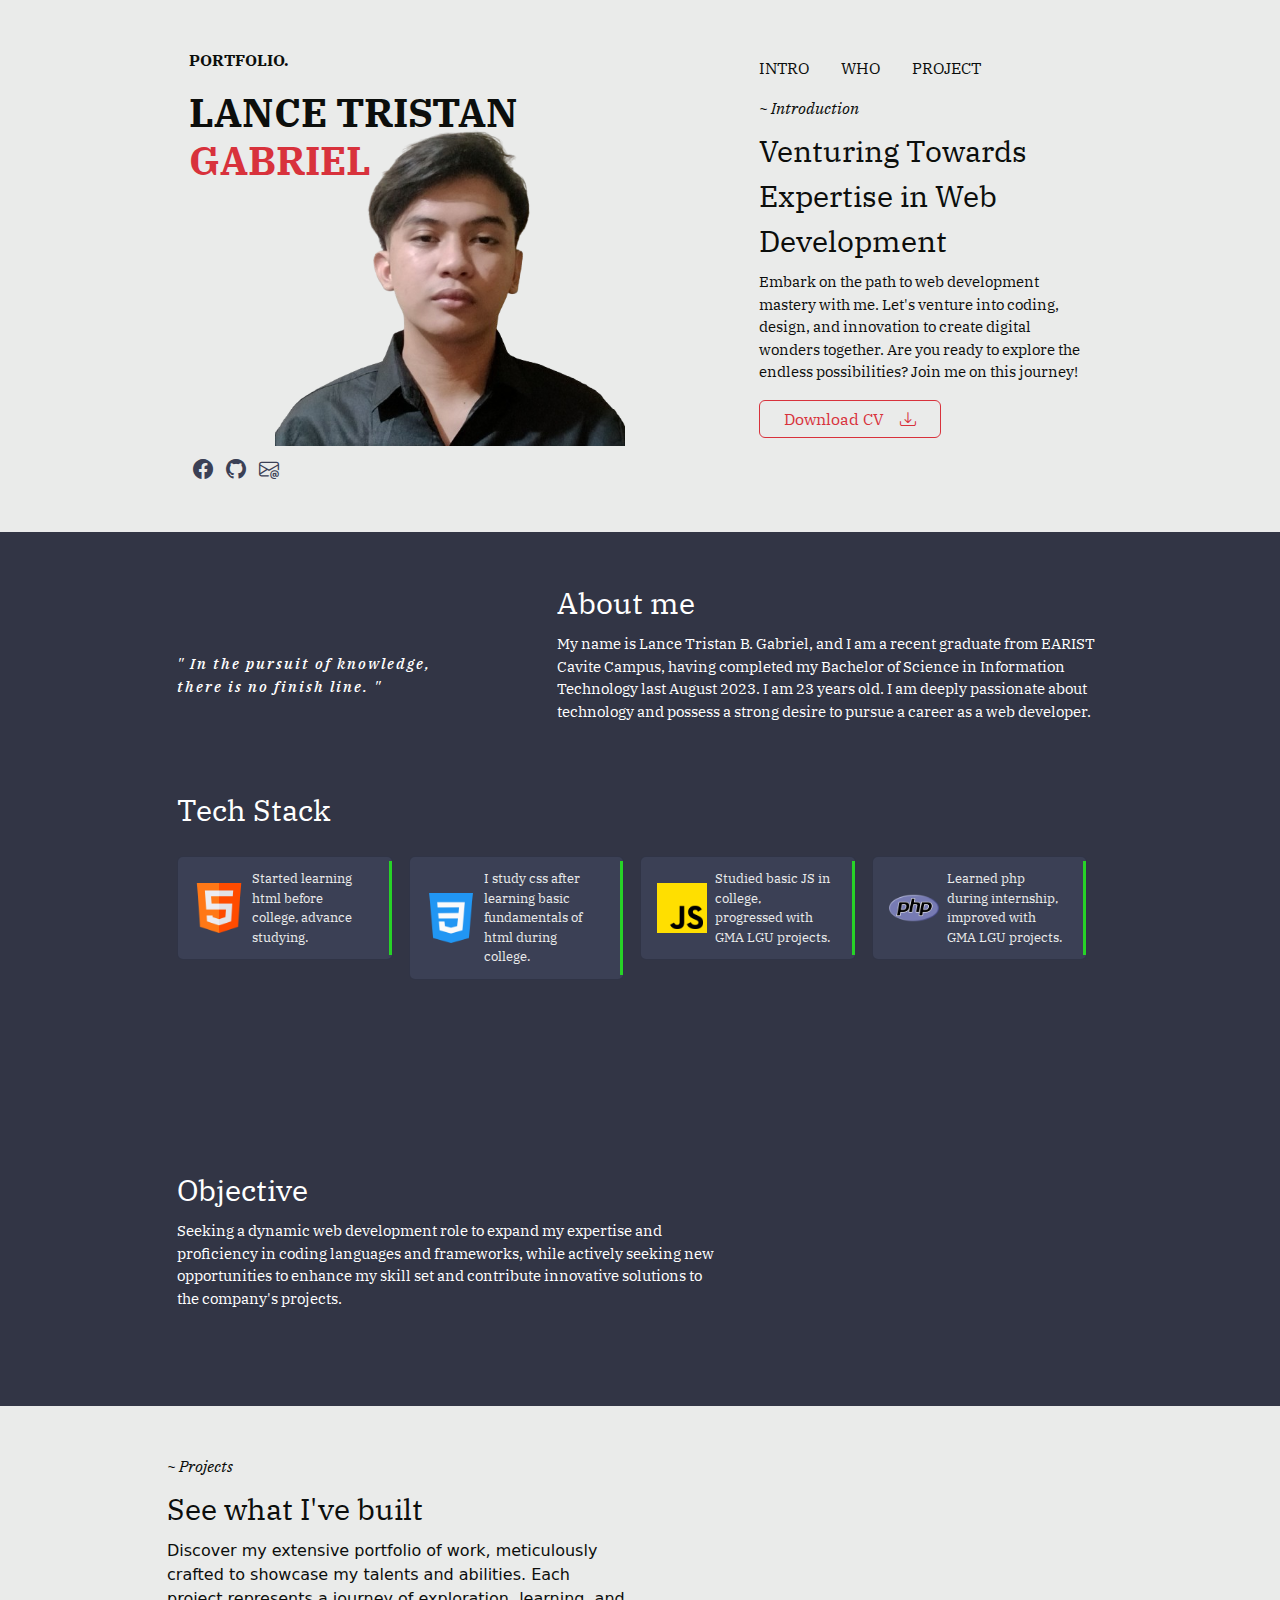
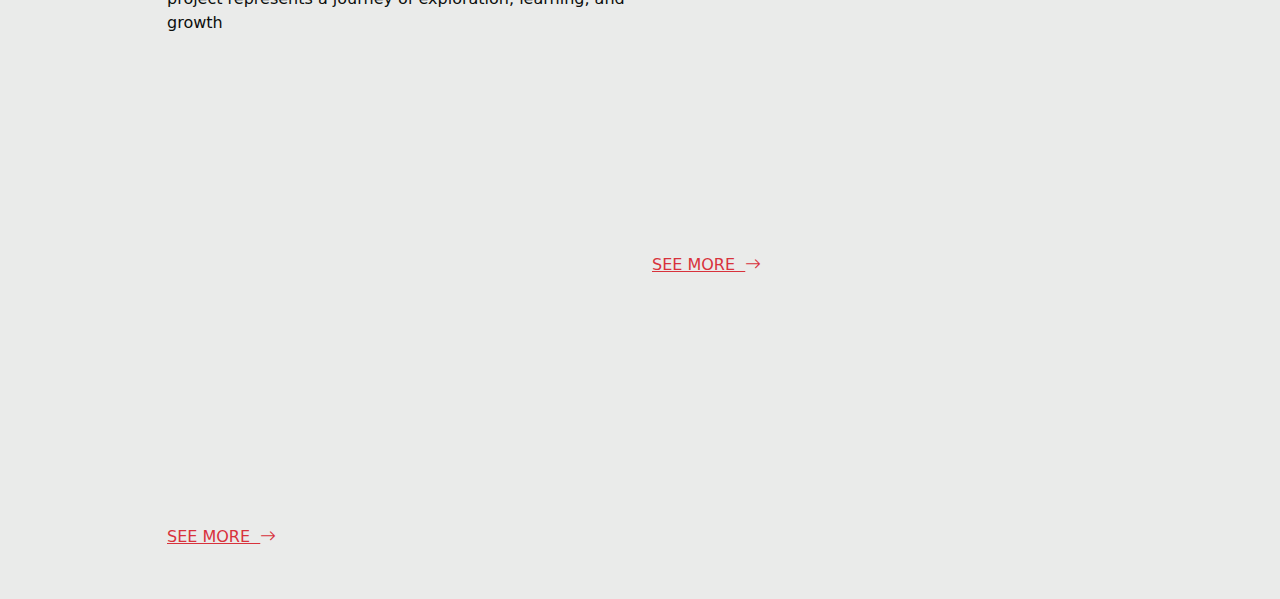
==== index.html @ 0739d7e5 "initial commit" ====
<!DOCTYPE html>
<html lang="en">
  <head>
    <meta charset="UTF-8" />
    <meta name="viewport" content="width=device-width, initial-scale=1.0" />
    <title>LANCE TRISTAN GABRIEL</title>

    <!-- STYLE -->
    <link rel="stylesheet" href="assets/css/main.css" />
    <link rel="stylesheet" href="assets/css/index.css" />

    <!-- ICONS -->
    <link
      rel="stylesheet"
      href="node_modules/bootstrap-icons/font/bootstrap-icons.css"
    />

    <!-- SCRIPT -->
    <script src="node_modules/jquery/dist/jquery.min.js"></script>
    <script src="node_modules/bootstrap/dist/js/bootstrap.bundle.min.js"></script>
  </head>

  <body>
    <!-- MAIN -->
    <div class="container-fluid p-0 main">
      <div class="container-fluid intro" id="introContainer">
        <div class="container">
          <div class="row d-flex justify-content-center py-5">
            <div class="col-xl-6 col-lg-6 col-md-6 col-sm-12">
              <div class="container">
                <p id="navBrand">PORTFOLIO.</p>
                <h1 id="name" style="position: absolute">
                  LANCE TRISTAN<br /><span class="text-primary">GABRIEL</span>
                </h1>
                <div
                  class="container imgContainer d-flex justify-content-center align-items-center pt-2"
                >
                  <img
                    src="assets/img/me.png"
                    class="img-fluid"
                    alt="Lance Tristan Gabriel"
                    id="me"
                  />
                </div>
                <div class="container p-0 mt-2">
                  <a
                    href="https://www.facebook.com/lance.gabriel.1023"
                    target="_blank"
                    ><i class="bi px-1 bi-facebook fs-5 text-secondary"></i
                  ></a>
                  <a href="https://github.com/3stanG" target="_blank"
                    ><i class="bi px-1 bi-github fs-5 text-secondary"></i
                  ></a>
                  <span>
                    <a href="mailto:gabriel.lancetristan@gmail.com">
                      <i class="bi px-1 bi-envelope-at fs-5 text-secondary"></i>
                    </a>
                  </span>
                </div>
              </div>
            </div>
            <div class="col-xl-4 col-lg-4 col-md-6 col-sm-12">
              <div class="container d-flex mb-2 mt-2 contentNav">
                <a class="nav-link pe-3" href="#introContainer">INTRO</a>
                <a class="nav-link px-3" href="#whoContainer">WHO</a>
                <a class="nav-link px-3" href="#projectContainer">PROJECT</a>
              </div>
              <div class="container-fluid">
                <p class="mt-3 mb-2" id="introHeader">~ Introduction</p>
                <p class="mb-2" id="introTitle">
                  Venturing Towards Expertise in Web Development
                </p>
                <p id="introDesc">
                  Embark on the path to web development mastery with me. Let's
                  venture into coding, design, and innovation to create digital
                  wonders together. Are you ready to explore the endless
                  possibilities? Join me on this journey!
                </p>
                <a
                  id="downloadResume"
                  href="#"
                  class="btn btn-outline-primary px-4"
                  >Download CV<span><i class="ps-3 bi bi-download"></i></span
                ></a>
              </div>
            </div>
          </div>
        </div>
      </div>
      <div class="container-fluid who" id="whoContainer">
        <div class="container">
          <div class="row d-flex justify-content-center py-5">
            <div
              class="col-xl-4 col-lg-4 col-md-6 col-sm-12 d-flex align-items-center"
            >
              <p class="text-white" id="quotes">
                " In the pursuit of knowledge,<br />there is no finish line. "
              </p>
            </div>
            <div class="col-xl-6 col-lg-6 col-md-6 col-sm-12 mb-5">
              <div class="container-fluid p-0">
                <p class="mb-2 text-white" id="whoTitle">About me</p>
                <p class="text-white" id="whoDesc">
                  My name is Lance Tristan B. Gabriel, and I am a recent
                  graduate from EARIST Cavite Campus, having completed my
                  Bachelor of Science in Information Technology last August
                  2023. I am 23 years old. I am deeply passionate about
                  technology and possess a strong desire to pursue a career as a
                  web developer.
                </p>
              </div>
            </div>
            <div class="col-xl-10 col-lg-10 col-md-12 col-sm-12 mb-5">
              <p class="mb-4 text-white" id="techStack">Tech Stack</p>
              <div class="container-fluid row g-3 p-0">
                <div class="col-xl-3 col-lg-3 col-md-6 col-sm-12">
                  <div class="card bg-secondary fade-in">
                    <div class="card-body py-1 ps-1 pe-0">
                      <div
                        class="container-fluid d-flex align-items-center border-end border-3 border-success"
                      >
                        <img
                          src="assets/img/html.png"
                          alt="html"
                          style="height: 50px; width: 60px"
                        />
                        <p class="m-2 techStackDesc">
                          Started learning html before college, advance
                          studying.
                        </p>
                      </div>
                    </div>
                  </div>
                </div>
                <div class="col-xl-3 col-lg-3 col-md-6 col-sm-12">
                  <div class="card bg-secondary fade-in">
                    <div class="card-body py-1 ps-1 pe-0">
                      <div
                        class="container-fluid d-flex align-items-center border-end border-3 border-success"
                      >
                        <img
                          src="assets/img/css-3.png"
                          alt="css3"
                          style="height: 50px; width: 60px"
                        />
                        <p class="m-2 techStackDesc">
                          I study css after learning basic fundamentals of html
                          during college.
                        </p>
                      </div>
                    </div>
                  </div>
                </div>
                <div class="col-xl-3 col-lg-3 col-md-6 col-sm-12">
                  <div class="card bg-secondary fade-in">
                    <div class="card-body py-1 ps-1 pe-0">
                      <div
                        class="container-fluid d-flex align-items-center border-end border-3 border-success"
                      >
                        <img
                          src="assets/img/js.png"
                          alt="js"
                          style="height: 50px; width: 60px"
                        />
                        <p class="m-2 techStackDesc">
                          Studied basic JS in college, progressed with GMA LGU
                          projects.
                        </p>
                      </div>
                    </div>
                  </div>
                </div>
                <div class="col-xl-3 col-lg-3 col-md-6 col-sm-12">
                  <div class="card bg-secondary fade-in">
                    <div class="card-body py-1 ps-1 pe-0">
                      <div
                        class="container-fluid d-flex align-items-center border-end border-3 border-success"
                      >
                        <img
                          src="assets/img/php.png"
                          alt="php"
                          style="height: 50px; width: 60px"
                        />
                        <p class="m-2 techStackDesc">
                          Learned php during internship, improved with GMA LGU
                          projects.
                        </p>
                      </div>
                    </div>
                  </div>
                </div>
                <div class="col-xl-3 col-lg-3 col-md-6 col-sm-12">
                  <div class="card bg-secondary fade-in">
                    <div class="card-body py-1 ps-1 pe-0">
                      <div
                        class="container-fluid d-flex align-items-center border-end border-3 border-success"
                      >
                        <img
                          src="assets/img/bootstrap.png"
                          alt="bootstrap"
                          style="height: 50px; width: 60px"
                        />
                        <p class="m-2 techStackDesc">
                          Started studying bootstrap after learning css during
                          college.
                        </p>
                      </div>
                    </div>
                  </div>
                </div>
                <div class="col-xl-3 col-lg-3 col-md-6 col-sm-12">
                  <div class="card bg-secondary fade-in">
                    <div class="card-body py-1 ps-1 pe-0">
                      <div
                        class="container-fluid d-flex align-items-center border-end border-3 border-success"
                      >
                        <img
                          src="assets/img/figma.png"
                          alt="figma"
                          style="height: 50px; width: 60px"
                        />
                        <p class="m-2 techStackDesc">
                          Started learning figma after college, progressed with
                          GMA LGU projects
                        </p>
                      </div>
                    </div>
                  </div>
                </div>
                <div class="col-xl-3 col-lg-3 col-md-6 col-sm-12">
                  <div class="card bg-secondary fade-in">
                    <div class="card-body py-1 ps-1 pe-0">
                      <div
                        class="container-fluid d-flex align-items-center border-end border-3 border-success"
                      >
                        <img
                          src="assets/img/github.png"
                          alt="github"
                          style="height: 50px; width: 60px"
                        />
                        <p class="m-2 techStackDesc">
                          Study github during work in GMA LGU projects
                        </p>
                      </div>
                    </div>
                  </div>
                </div>
                <div class="col-xl-3 col-lg-3 col-md-6 col-sm-12">
                  <div class="card bg-secondary fade-in">
                    <div class="card-body py-1 ps-1 pe-0">
                      <div
                        class="container-fluid d-flex align-items-center border-end border-3 border-success"
                      >
                        <img
                          src="assets/img/mysql.png"
                          alt="mysql"
                          style="height: 50px; width: 60px"
                        />
                        <p class="m-2 techStackDesc">
                          Started learning basics of sql along with php during
                          internship.
                        </p>
                      </div>
                    </div>
                  </div>
                </div>
              </div>
            </div>
            <div class="col-xl-6 col-lg-6 col-md-12 col-sm-12">
              <div class="container-fluid p-0 mb-5">
                <p class="mb-2 text-white" id="whoObjectiveTitle">Objective</p>
                <p class="text-white" id="whoObjectiveDesc">
                  Seeking a dynamic web development role to expand my expertise
                  and proficiency in coding languages and frameworks, while
                  actively seeking new opportunities to enhance my skill set and
                  contribute innovative solutions to the company's projects.
                </p>
              </div>
            </div>
            <div class="col-xl-4 col-lg-4 col-md-6 col-sm-12"></div>
          </div>
        </div>
      </div>
      <div class="container-fluid project" id="projectContainer">
        <div class="container p-0">
          <div class="row d-flex justify-content-center">
            <div class="col-xl-5 col-lg-5 col-md-12 col-sm-12 mt-5">
              <p class="mb-2" id="introHeader">~ Projects</p>
              <p class="mb-2" id="introTitle">See what I've built</p>
              <p>
                Discover my extensive portfolio of work, meticulously crafted to
                showcase my talents and abilities. Each project represents a
                journey of exploration, learning, and growth
              </p>
              <img
                src="assets/img/lcis.png"
                alt="LCIS"
                class="img-fluid fade-in"
                style="height: 450px"
              />
              <br />
              <br />
              <a href="#">SEE MORE &nbsp<i class="bi bi-arrow-right"></i></a>
            </div>
            <div class="col-xl-5 col-lg-5 col-md-12 col-sm-12">
              <div
                class="container-fluid p-0 d-flex justify-content-center mt-5"
              >
                <img
                  class="img-fluid fade-in"
                  src="assets/img/mjis.png"
                  alt="MJIS"
                />
              </div>
              <br />
              <a href="mjis.html" target="_blank"
                >SEE MORE &nbsp<i class="bi bi-arrow-right"></i
              ></a>
            </div>
          </div>
        </div>
      </div>
    </div>

    <script src="assets/js/custom.js"></script>
  </body>
</html>
---- assets/css/main.css ----
@charset "UTF-8";
.custom-container {
  width: 100%;
  padding-right: 50px;
  padding-left: 50px;
  margin-right: auto;
  margin-left: auto;
}

/*!
 * Bootstrap  v5.3.2 (https://getbootstrap.com/)
 * Copyright 2011-2023 The Bootstrap Authors
 * Licensed under MIT (https://github.com/twbs/bootstrap/blob/main/LICENSE)
 */
:root,
[data-bs-theme=light] {
  --bs-blue: #0d6efd;
  --bs-indigo: #6610f2;
  --bs-purple: #6f42c1;
  --bs-pink: #d63384;
  --bs-red: #dc3545;
  --bs-orange: #fd7e14;
  --bs-yellow: #ffc107;
  --bs-green: #198754;
  --bs-teal: #20c997;
  --bs-cyan: #0dcaf0;
  --bs-black: #000;
  --bs-white: #fff;
  --bs-gray: #6c757d;
  --bs-gray-dark: #343a40;
  --bs-gray-100: #f8f9fa;
  --bs-gray-200: #e9ecef;
  --bs-gray-300: #dee2e6;
  --bs-gray-400: #ced4da;
  --bs-gray-500: #adb5bd;
  --bs-gray-600: #6c757d;
  --bs-gray-700: #495057;
  --bs-gray-800: #343a40;
  --bs-gray-900: #212529;
  --bs-primary: #d8323c;
  --bs-secondary: rgb(59, 64, 85);
  --bs-success: rgb(39, 211, 39);
  --bs-info: #0dcaf0;
  --bs-warning: #ffc107;
  --bs-danger: #dc3545;
  --bs-light: #f8f9fa;
  --bs-dark: #212529;
  --bs-primary-rgb: 216, 50, 60;
  --bs-secondary-rgb: 59, 64, 85;
  --bs-success-rgb: 39, 211, 39;
  --bs-info-rgb: 13, 202, 240;
  --bs-warning-rgb: 255, 193, 7;
  --bs-danger-rgb: 220, 53, 69;
  --bs-light-rgb: 248, 249, 250;
  --bs-dark-rgb: 33, 37, 41;
  --bs-primary-text-emphasis: #561418;
  --bs-secondary-text-emphasis: #181a22;
  --bs-success-text-emphasis: #105410;
  --bs-info-text-emphasis: #055160;
  --bs-warning-text-emphasis: #664d03;
  --bs-danger-text-emphasis: #58151c;
  --bs-light-text-emphasis: #495057;
  --bs-dark-text-emphasis: #495057;
  --bs-primary-bg-subtle: #f7d6d8;
  --bs-secondary-bg-subtle: #d8d9dd;
  --bs-success-bg-subtle: #d4f6d4;
  --bs-info-bg-subtle: #cff4fc;
  --bs-warning-bg-subtle: #fff3cd;
  --bs-danger-bg-subtle: #f8d7da;
  --bs-light-bg-subtle: #fcfcfd;
  --bs-dark-bg-subtle: #ced4da;
  --bs-primary-border-subtle: #efadb1;
  --bs-secondary-border-subtle: #b1b3bb;
  --bs-success-border-subtle: #a9eda9;
  --bs-info-border-subtle: #9eeaf9;
  --bs-warning-border-subtle: #ffe69c;
  --bs-danger-border-subtle: #f1aeb5;
  --bs-light-border-subtle: #e9ecef;
  --bs-dark-border-subtle: #adb5bd;
  --bs-white-rgb: 255, 255, 255;
  --bs-black-rgb: 0, 0, 0;
  --bs-font-sans-serif: system-ui, -apple-system, "Segoe UI", Roboto, "Helvetica Neue", "Noto Sans", "Liberation Sans", Arial, sans-serif, "Apple Color Emoji", "Segoe UI Emoji", "Segoe UI Symbol", "Noto Color Emoji";
  --bs-font-monospace: SFMono-Regular, Menlo, Monaco, Consolas, "Liberation Mono", "Courier New", monospace;
  --bs-gradient: linear-gradient(180deg, rgba(255, 255, 255, 0.15), rgba(255, 255, 255, 0));
  --bs-body-font-family: var(--bs-font-sans-serif);
  --bs-body-font-size: 1rem;
  --bs-body-font-weight: 400;
  --bs-body-line-height: 1.5;
  --bs-body-color: #212529;
  --bs-body-color-rgb: 33, 37, 41;
  --bs-body-bg: #fff;
  --bs-body-bg-rgb: 255, 255, 255;
  --bs-emphasis-color: #000;
  --bs-emphasis-color-rgb: 0, 0, 0;
  --bs-secondary-color: rgba(33, 37, 41, 0.75);
  --bs-secondary-color-rgb: 33, 37, 41;
  --bs-secondary-bg: #e9ecef;
  --bs-secondary-bg-rgb: 233, 236, 239;
  --bs-tertiary-color: rgba(33, 37, 41, 0.5);
  --bs-tertiary-color-rgb: 33, 37, 41;
  --bs-tertiary-bg: #f8f9fa;
  --bs-tertiary-bg-rgb: 248, 249, 250;
  --bs-heading-color: inherit;
  --bs-link-color: #d8323c;
  --bs-link-color-rgb: 216, 50, 60;
  --bs-link-decoration: underline;
  --bs-link-hover-color: #ad2830;
  --bs-link-hover-color-rgb: 173, 40, 48;
  --bs-code-color: #d63384;
  --bs-highlight-color: #212529;
  --bs-highlight-bg: #fff3cd;
  --bs-border-width: 1px;
  --bs-border-style: solid;
  --bs-border-color: #dee2e6;
  --bs-border-color-translucent: rgba(0, 0, 0, 0.175);
  --bs-border-radius: 0.375rem;
  --bs-border-radius-sm: 0.25rem;
  --bs-border-radius-lg: 0.5rem;
  --bs-border-radius-xl: 1rem;
  --bs-border-radius-xxl: 2rem;
  --bs-border-radius-2xl: var(--bs-border-radius-xxl);
  --bs-border-radius-pill: 50rem;
  --bs-box-shadow: 0 0.5rem 1rem rgba(0, 0, 0, 0.15);
  --bs-box-shadow-sm: 0 0.125rem 0.25rem rgba(0, 0, 0, 0.075);
  --bs-box-shadow-lg: 0 1rem 3rem rgba(0, 0, 0, 0.175);
  --bs-box-shadow-inset: inset 0 1px 2px rgba(0, 0, 0, 0.075);
  --bs-focus-ring-width: 0.25rem;
  --bs-focus-ring-opacity: 0.25;
  --bs-focus-ring-color: rgba(216, 50, 60, 0.25);
  --bs-form-valid-color: rgb(39, 211, 39);
  --bs-form-valid-border-color: rgb(39, 211, 39);
  --bs-form-invalid-color: #dc3545;
  --bs-form-invalid-border-color: #dc3545;
}

[data-bs-theme=dark] {
  color-scheme: dark;
  --bs-body-color: #dee2e6;
  --bs-body-color-rgb: 222, 226, 230;
  --bs-body-bg: #212529;
  --bs-body-bg-rgb: 33, 37, 41;
  --bs-emphasis-color: #fff;
  --bs-emphasis-color-rgb: 255, 255, 255;
  --bs-secondary-color: rgba(222, 226, 230, 0.75);
  --bs-secondary-color-rgb: 222, 226, 230;
  --bs-secondary-bg: #343a40;
  --bs-secondary-bg-rgb: 52, 58, 64;
  --bs-tertiary-color: rgba(222, 226, 230, 0.5);
  --bs-tertiary-color-rgb: 222, 226, 230;
  --bs-tertiary-bg: #2b3035;
  --bs-tertiary-bg-rgb: 43, 48, 53;
  --bs-primary-text-emphasis: #e8848a;
  --bs-secondary-text-emphasis: #898c99;
  --bs-success-text-emphasis: #7de57d;
  --bs-info-text-emphasis: #6edff6;
  --bs-warning-text-emphasis: #ffda6a;
  --bs-danger-text-emphasis: #ea868f;
  --bs-light-text-emphasis: #f8f9fa;
  --bs-dark-text-emphasis: #dee2e6;
  --bs-primary-bg-subtle: #2b0a0c;
  --bs-secondary-bg-subtle: #0c0d11;
  --bs-success-bg-subtle: #082a08;
  --bs-info-bg-subtle: #032830;
  --bs-warning-bg-subtle: #332701;
  --bs-danger-bg-subtle: #2c0b0e;
  --bs-light-bg-subtle: #343a40;
  --bs-dark-bg-subtle: #1a1d20;
  --bs-primary-border-subtle: #821e24;
  --bs-secondary-border-subtle: #232633;
  --bs-success-border-subtle: #177f17;
  --bs-info-border-subtle: #087990;
  --bs-warning-border-subtle: #997404;
  --bs-danger-border-subtle: #842029;
  --bs-light-border-subtle: #495057;
  --bs-dark-border-subtle: #343a40;
  --bs-heading-color: inherit;
  --bs-link-color: #e8848a;
  --bs-link-hover-color: #ed9da1;
  --bs-link-color-rgb: 232, 132, 138;
  --bs-link-hover-color-rgb: 237, 157, 161;
  --bs-code-color: #e685b5;
  --bs-highlight-color: #dee2e6;
  --bs-highlight-bg: #664d03;
  --bs-border-color: #495057;
  --bs-border-color-translucent: rgba(255, 255, 255, 0.15);
  --bs-form-valid-color: #75b798;
  --bs-form-valid-border-color: #75b798;
  --bs-form-invalid-color: #ea868f;
  --bs-form-invalid-border-color: #ea868f;
}

*,
*::before,
*::after {
  box-sizing: border-box;
}

@media (prefers-reduced-motion: no-preference) {
  :root {
    scroll-behavior: smooth;
  }
}

body {
  margin: 0;
  font-family: var(--bs-body-font-family);
  font-size: var(--bs-body-font-size);
  font-weight: var(--bs-body-font-weight);
  line-height: var(--bs-body-line-height);
  color: var(--bs-body-color);
  text-align: var(--bs-body-text-align);
  background-color: var(--bs-body-bg);
  -webkit-text-size-adjust: 100%;
  -webkit-tap-highlight-color: rgba(0, 0, 0, 0);
}

hr {
  margin: 1rem 0;
  color: inherit;
  border: 0;
  border-top: var(--bs-border-width) solid;
  opacity: 0.25;
}

h6, .h6, h5, .h5, h4, .h4, h3, .h3, h2, .h2, h1, .h1 {
  margin-top: 0;
  margin-bottom: 0.5rem;
  font-weight: 500;
  line-height: 1.2;
  color: var(--bs-heading-color);
}

h1, .h1 {
  font-size: calc(1.375rem + 1.5vw);
}
@media (min-width: 1200px) {
  h1, .h1 {
    font-size: 2.5rem;
  }
}

h2, .h2 {
  font-size: calc(1.325rem + 0.9vw);
}
@media (min-width: 1200px) {
  h2, .h2 {
    font-size: 2rem;
  }
}

h3, .h3 {
  font-size: calc(1.3rem + 0.6vw);
}
@media (min-width: 1200px) {
  h3, .h3 {
    font-size: 1.75rem;
  }
}

h4, .h4 {
  font-size: calc(1.275rem + 0.3vw);
}
@media (min-width: 1200px) {
  h4, .h4 {
    font-size: 1.5rem;
  }
}

h5, .h5 {
  font-size: 1.25rem;
}

h6, .h6 {
  font-size: 1rem;
}

p {
  margin-top: 0;
  margin-bottom: 1rem;
}

abbr[title] {
  text-decoration: underline dotted;
  cursor: help;
  text-decoration-skip-ink: none;
}

address {
  margin-bottom: 1rem;
  font-style: normal;
  line-height: inherit;
}

ol,
ul {
  padding-left: 2rem;
}

ol,
ul,
dl {
  margin-top: 0;
  margin-bottom: 1rem;
}

ol ol,
ul ul,
ol ul,
ul ol {
  margin-bottom: 0;
}

dt {
  font-weight: 700;
}

dd {
  margin-bottom: 0.5rem;
  margin-left: 0;
}

blockquote {
  margin: 0 0 1rem;
}

b,
strong {
  font-weight: bolder;
}

small, .small {
  font-size: 0.875em;
}

mark, .mark {
  padding: 0.1875em;
  color: var(--bs-highlight-color);
  background-color: var(--bs-highlight-bg);
}

sub,
sup {
  position: relative;
  font-size: 0.75em;
  line-height: 0;
  vertical-align: baseline;
}

sub {
  bottom: -0.25em;
}

sup {
  top: -0.5em;
}

a {
  color: rgba(var(--bs-link-color-rgb), var(--bs-link-opacity, 1));
  text-decoration: underline;
}
a:hover {
  --bs-link-color-rgb: var(--bs-link-hover-color-rgb);
}

a:not([href]):not([class]), a:not([href]):not([class]):hover {
  color: inherit;
  text-decoration: none;
}

pre,
code,
kbd,
samp {
  font-family: var(--bs-font-monospace);
  font-size: 1em;
}

pre {
  display: block;
  margin-top: 0;
  margin-bottom: 1rem;
  overflow: auto;
  font-size: 0.875em;
}
pre code {
  font-size: inherit;
  color: inherit;
  word-break: normal;
}

code {
  font-size: 0.875em;
  color: var(--bs-code-color);
  word-wrap: break-word;
}
a > code {
  color: inherit;
}

kbd {
  padding: 0.1875rem 0.375rem;
  font-size: 0.875em;
  color: var(--bs-body-bg);
  background-color: var(--bs-body-color);
  border-radius: 0.25rem;
}
kbd kbd {
  padding: 0;
  font-size: 1em;
}

figure {
  margin: 0 0 1rem;
}

img,
svg {
  vertical-align: middle;
}

table {
  caption-side: bottom;
  border-collapse: collapse;
}

caption {
  padding-top: 0.5rem;
  padding-bottom: 0.5rem;
  color: var(--bs-secondary-color);
  text-align: left;
}

th {
  text-align: inherit;
  text-align: -webkit-match-parent;
}

thead,
tbody,
tfoot,
tr,
td,
th {
  border-color: inherit;
  border-style: solid;
  border-width: 0;
}

label {
  display: inline-block;
}

button {
  border-radius: 0;
}

button:focus:not(:focus-visible) {
  outline: 0;
}

input,
button,
select,
optgroup,
textarea {
  margin: 0;
  font-family: inherit;
  font-size: inherit;
  line-height: inherit;
}

button,
select {
  text-transform: none;
}

[role=button] {
  cursor: pointer;
}

select {
  word-wrap: normal;
}
select:disabled {
  opacity: 1;
}

[list]:not([type=date]):not([type=datetime-local]):not([type=month]):not([type=week]):not([type=time])::-webkit-calendar-picker-indicator {
  display: none !important;
}

button,
[type=button],
[type=reset],
[type=submit] {
  -webkit-appearance: button;
}
button:not(:disabled),
[type=button]:not(:disabled),
[type=reset]:not(:disabled),
[type=submit]:not(:disabled) {
  cursor: pointer;
}

::-moz-focus-inner {
  padding: 0;
  border-style: none;
}

textarea {
  resize: vertical;
}

fieldset {
  min-width: 0;
  padding: 0;
  margin: 0;
  border: 0;
}

legend {
  float: left;
  width: 100%;
  padding: 0;
  margin-bottom: 0.5rem;
  font-size: calc(1.275rem + 0.3vw);
  line-height: inherit;
}
@media (min-width: 1200px) {
  legend {
    font-size: 1.5rem;
  }
}
legend + * {
  clear: left;
}

::-webkit-datetime-edit-fields-wrapper,
::-webkit-datetime-edit-text,
::-webkit-datetime-edit-minute,
::-webkit-datetime-edit-hour-field,
::-webkit-datetime-edit-day-field,
::-webkit-datetime-edit-month-field,
::-webkit-datetime-edit-year-field {
  padding: 0;
}

::-webkit-inner-spin-button {
  height: auto;
}

[type=search] {
  -webkit-appearance: textfield;
  outline-offset: -2px;
}

/* rtl:raw:
[type="tel"],
[type="url"],
[type="email"],
[type="number"] {
  direction: ltr;
}
*/
::-webkit-search-decoration {
  -webkit-appearance: none;
}

::-webkit-color-swatch-wrapper {
  padding: 0;
}

::file-selector-button {
  font: inherit;
  -webkit-appearance: button;
}

output {
  display: inline-block;
}

iframe {
  border: 0;
}

summary {
  display: list-item;
  cursor: pointer;
}

progress {
  vertical-align: baseline;
}

[hidden] {
  display: none !important;
}

.lead {
  font-size: 1.25rem;
  font-weight: 300;
}

.display-1 {
  font-size: calc(1.625rem + 4.5vw);
  font-weight: 300;
  line-height: 1.2;
}
@media (min-width: 1200px) {
  .display-1 {
    font-size: 5rem;
  }
}

.display-2 {
  font-size: calc(1.575rem + 3.9vw);
  font-weight: 300;
  line-height: 1.2;
}
@media (min-width: 1200px) {
  .display-2 {
    font-size: 4.5rem;
  }
}

.display-3 {
  font-size: calc(1.525rem + 3.3vw);
  font-weight: 300;
  line-height: 1.2;
}
@media (min-width: 1200px) {
  .display-3 {
    font-size: 4rem;
  }
}

.display-4 {
  font-size: calc(1.475rem + 2.7vw);
  font-weight: 300;
  line-height: 1.2;
}
@media (min-width: 1200px) {
  .display-4 {
    font-size: 3.5rem;
  }
}

.display-5 {
  font-size: calc(1.425rem + 2.1vw);
  font-weight: 300;
  line-height: 1.2;
}
@media (min-width: 1200px) {
  .display-5 {
    font-size: 3rem;
  }
}

.display-6 {
  font-size: calc(1.375rem + 1.5vw);
  font-weight: 300;
  line-height: 1.2;
}
@media (min-width: 1200px) {
  .display-6 {
    font-size: 2.5rem;
  }
}

.list-unstyled {
  padding-left: 0;
  list-style: none;
}

.list-inline {
  padding-left: 0;
  list-style: none;
}

.list-inline-item {
  display: inline-block;
}
.list-inline-item:not(:last-child) {
  margin-right: 0.5rem;
}

.initialism {
  font-size: 0.875em;
  text-transform: uppercase;
}

.blockquote {
  margin-bottom: 1rem;
  font-size: 1.25rem;
}
.blockquote > :last-child {
  margin-bottom: 0;
}

.blockquote-footer {
  margin-top: -1rem;
  margin-bottom: 1rem;
  font-size: 0.875em;
  color: #6c757d;
}
.blockquote-footer::before {
  content: "— ";
}

.img-fluid {
  max-width: 100%;
  height: auto;
}

.img-thumbnail {
  padding: 0.25rem;
  background-color: var(--bs-body-bg);
  border: var(--bs-border-width) solid var(--bs-border-color);
  border-radius: var(--bs-border-radius);
  max-width: 100%;
  height: auto;
}

.figure {
  display: inline-block;
}

.figure-img {
  margin-bottom: 0.5rem;
  line-height: 1;
}

.figure-caption {
  font-size: 0.875em;
  color: var(--bs-secondary-color);
}

.container,
.container-fluid,
.container-xxl,
.container-xl,
.container-lg,
.container-md,
.container-sm {
  --bs-gutter-x: 1.5rem;
  --bs-gutter-y: 0;
  width: 100%;
  padding-right: calc(var(--bs-gutter-x) * 0.5);
  padding-left: calc(var(--bs-gutter-x) * 0.5);
  margin-right: auto;
  margin-left: auto;
}

@media (min-width: 576px) {
  .container-sm, .container {
    max-width: 540px;
  }
}
@media (min-width: 768px) {
  .container-md, .container-sm, .container {
    max-width: 720px;
  }
}
@media (min-width: 992px) {
  .container-lg, .container-md, .container-sm, .container {
    max-width: 960px;
  }
}
@media (min-width: 1200px) {
  .container-xl, .container-lg, .container-md, .container-sm, .container {
    max-width: 1140px;
  }
}
@media (min-width: 1400px) {
  .container-xxl, .container-xl, .container-lg, .container-md, .container-sm, .container {
    max-width: 1320px;
  }
}
:root {
  --bs-breakpoint-xs: 0;
  --bs-breakpoint-sm: 576px;
  --bs-breakpoint-md: 768px;
  --bs-breakpoint-lg: 992px;
  --bs-breakpoint-xl: 1200px;
  --bs-breakpoint-xxl: 1400px;
}

.row {
  --bs-gutter-x: 1.5rem;
  --bs-gutter-y: 0;
  display: flex;
  flex-wrap: wrap;
  margin-top: calc(-1 * var(--bs-gutter-y));
  margin-right: calc(-0.5 * var(--bs-gutter-x));
  margin-left: calc(-0.5 * var(--bs-gutter-x));
}
.row > * {
  flex-shrink: 0;
  width: 100%;
  max-width: 100%;
  padding-right: calc(var(--bs-gutter-x) * 0.5);
  padding-left: calc(var(--bs-gutter-x) * 0.5);
  margin-top: var(--bs-gutter-y);
}

.col {
  flex: 1 0 0%;
}

.row-cols-auto > * {
  flex: 0 0 auto;
  width: auto;
}

.row-cols-1 > * {
  flex: 0 0 auto;
  width: 100%;
}

.row-cols-2 > * {
  flex: 0 0 auto;
  width: 50%;
}

.row-cols-3 > * {
  flex: 0 0 auto;
  width: 33.33333333%;
}

.row-cols-4 > * {
  flex: 0 0 auto;
  width: 25%;
}

.row-cols-5 > * {
  flex: 0 0 auto;
  width: 20%;
}

.row-cols-6 > * {
  flex: 0 0 auto;
  width: 16.66666667%;
}

.col-auto {
  flex: 0 0 auto;
  width: auto;
}

.col-1 {
  flex: 0 0 auto;
  width: 8.33333333%;
}

.col-2 {
  flex: 0 0 auto;
  width: 16.66666667%;
}

.col-3 {
  flex: 0 0 auto;
  width: 25%;
}

.col-4 {
  flex: 0 0 auto;
  width: 33.33333333%;
}

.col-5 {
  flex: 0 0 auto;
  width: 41.66666667%;
}

.col-6 {
  flex: 0 0 auto;
  width: 50%;
}

.col-7 {
  flex: 0 0 auto;
  width: 58.33333333%;
}

.col-8 {
  flex: 0 0 auto;
  width: 66.66666667%;
}

.col-9 {
  flex: 0 0 auto;
  width: 75%;
}

.col-10 {
  flex: 0 0 auto;
  width: 83.33333333%;
}

.col-11 {
  flex: 0 0 auto;
  width: 91.66666667%;
}

.col-12 {
  flex: 0 0 auto;
  width: 100%;
}

.offset-1 {
  margin-left: 8.33333333%;
}

.offset-2 {
  margin-left: 16.66666667%;
}

.offset-3 {
  margin-left: 25%;
}

.offset-4 {
  margin-left: 33.33333333%;
}

.offset-5 {
  margin-left: 41.66666667%;
}

.offset-6 {
  margin-left: 50%;
}

.offset-7 {
  margin-left: 58.33333333%;
}

.offset-8 {
  margin-left: 66.66666667%;
}

.offset-9 {
  margin-left: 75%;
}

.offset-10 {
  margin-left: 83.33333333%;
}

.offset-11 {
  margin-left: 91.66666667%;
}

.g-0,
.gx-0 {
  --bs-gutter-x: 0;
}

.g-0,
.gy-0 {
  --bs-gutter-y: 0;
}

.g-1,
.gx-1 {
  --bs-gutter-x: 0.25rem;
}

.g-1,
.gy-1 {
  --bs-gutter-y: 0.25rem;
}

.g-2,
.gx-2 {
  --bs-gutter-x: 0.5rem;
}

.g-2,
.gy-2 {
  --bs-gutter-y: 0.5rem;
}

.g-3,
.gx-3 {
  --bs-gutter-x: 1rem;
}

.g-3,
.gy-3 {
  --bs-gutter-y: 1rem;
}

.g-4,
.gx-4 {
  --bs-gutter-x: 1.5rem;
}

.g-4,
.gy-4 {
  --bs-gutter-y: 1.5rem;
}

.g-5,
.gx-5 {
  --bs-gutter-x: 3rem;
}

.g-5,
.gy-5 {
  --bs-gutter-y: 3rem;
}

@media (min-width: 576px) {
  .col-sm {
    flex: 1 0 0%;
  }
  .row-cols-sm-auto > * {
    flex: 0 0 auto;
    width: auto;
  }
  .row-cols-sm-1 > * {
    flex: 0 0 auto;
    width: 100%;
  }
  .row-cols-sm-2 > * {
    flex: 0 0 auto;
    width: 50%;
  }
  .row-cols-sm-3 > * {
    flex: 0 0 auto;
    width: 33.33333333%;
  }
  .row-cols-sm-4 > * {
    flex: 0 0 auto;
    width: 25%;
  }
  .row-cols-sm-5 > * {
    flex: 0 0 auto;
    width: 20%;
  }
  .row-cols-sm-6 > * {
    flex: 0 0 auto;
    width: 16.66666667%;
  }
  .col-sm-auto {
    flex: 0 0 auto;
    width: auto;
  }
  .col-sm-1 {
    flex: 0 0 auto;
    width: 8.33333333%;
  }
  .col-sm-2 {
    flex: 0 0 auto;
    width: 16.66666667%;
  }
  .col-sm-3 {
    flex: 0 0 auto;
    width: 25%;
  }
  .col-sm-4 {
    flex: 0 0 auto;
    width: 33.33333333%;
  }
  .col-sm-5 {
    flex: 0 0 auto;
    width: 41.66666667%;
  }
  .col-sm-6 {
    flex: 0 0 auto;
    width: 50%;
  }
  .col-sm-7 {
    flex: 0 0 auto;
    width: 58.33333333%;
  }
  .col-sm-8 {
    flex: 0 0 auto;
    width: 66.66666667%;
  }
  .col-sm-9 {
    flex: 0 0 auto;
    width: 75%;
  }
  .col-sm-10 {
    flex: 0 0 auto;
    width: 83.33333333%;
  }
  .col-sm-11 {
    flex: 0 0 auto;
    width: 91.66666667%;
  }
  .col-sm-12 {
    flex: 0 0 auto;
    width: 100%;
  }
  .offset-sm-0 {
    margin-left: 0;
  }
  .offset-sm-1 {
    margin-left: 8.33333333%;
  }
  .offset-sm-2 {
    margin-left: 16.66666667%;
  }
  .offset-sm-3 {
    margin-left: 25%;
  }
  .offset-sm-4 {
    margin-left: 33.33333333%;
  }
  .offset-sm-5 {
    margin-left: 41.66666667%;
  }
  .offset-sm-6 {
    margin-left: 50%;
  }
  .offset-sm-7 {
    margin-left: 58.33333333%;
  }
  .offset-sm-8 {
    margin-left: 66.66666667%;
  }
  .offset-sm-9 {
    margin-left: 75%;
  }
  .offset-sm-10 {
    margin-left: 83.33333333%;
  }
  .offset-sm-11 {
    margin-left: 91.66666667%;
  }
  .g-sm-0,
  .gx-sm-0 {
    --bs-gutter-x: 0;
  }
  .g-sm-0,
  .gy-sm-0 {
    --bs-gutter-y: 0;
  }
  .g-sm-1,
  .gx-sm-1 {
    --bs-gutter-x: 0.25rem;
  }
  .g-sm-1,
  .gy-sm-1 {
    --bs-gutter-y: 0.25rem;
  }
  .g-sm-2,
  .gx-sm-2 {
    --bs-gutter-x: 0.5rem;
  }
  .g-sm-2,
  .gy-sm-2 {
    --bs-gutter-y: 0.5rem;
  }
  .g-sm-3,
  .gx-sm-3 {
    --bs-gutter-x: 1rem;
  }
  .g-sm-3,
  .gy-sm-3 {
    --bs-gutter-y: 1rem;
  }
  .g-sm-4,
  .gx-sm-4 {
    --bs-gutter-x: 1.5rem;
  }
  .g-sm-4,
  .gy-sm-4 {
    --bs-gutter-y: 1.5rem;
  }
  .g-sm-5,
  .gx-sm-5 {
    --bs-gutter-x: 3rem;
  }
  .g-sm-5,
  .gy-sm-5 {
    --bs-gutter-y: 3rem;
  }
}
@media (min-width: 768px) {
  .col-md {
    flex: 1 0 0%;
  }
  .row-cols-md-auto > * {
    flex: 0 0 auto;
    width: auto;
  }
  .row-cols-md-1 > * {
    flex: 0 0 auto;
    width: 100%;
  }
  .row-cols-md-2 > * {
    flex: 0 0 auto;
    width: 50%;
  }
  .row-cols-md-3 > * {
    flex: 0 0 auto;
    width: 33.33333333%;
  }
  .row-cols-md-4 > * {
    flex: 0 0 auto;
    width: 25%;
  }
  .row-cols-md-5 > * {
    flex: 0 0 auto;
    width: 20%;
  }
  .row-cols-md-6 > * {
    flex: 0 0 auto;
    width: 16.66666667%;
  }
  .col-md-auto {
    flex: 0 0 auto;
    width: auto;
  }
  .col-md-1 {
    flex: 0 0 auto;
    width: 8.33333333%;
  }
  .col-md-2 {
    flex: 0 0 auto;
    width: 16.66666667%;
  }
  .col-md-3 {
    flex: 0 0 auto;
    width: 25%;
  }
  .col-md-4 {
    flex: 0 0 auto;
    width: 33.33333333%;
  }
  .col-md-5 {
    flex: 0 0 auto;
    width: 41.66666667%;
  }
  .col-md-6 {
    flex: 0 0 auto;
    width: 50%;
  }
  .col-md-7 {
    flex: 0 0 auto;
    width: 58.33333333%;
  }
  .col-md-8 {
    flex: 0 0 auto;
    width: 66.66666667%;
  }
  .col-md-9 {
    flex: 0 0 auto;
    width: 75%;
  }
  .col-md-10 {
    flex: 0 0 auto;
    width: 83.33333333%;
  }
  .col-md-11 {
    flex: 0 0 auto;
    width: 91.66666667%;
  }
  .col-md-12 {
    flex: 0 0 auto;
    width: 100%;
  }
  .offset-md-0 {
    margin-left: 0;
  }
  .offset-md-1 {
    margin-left: 8.33333333%;
  }
  .offset-md-2 {
    margin-left: 16.66666667%;
  }
  .offset-md-3 {
    margin-left: 25%;
  }
  .offset-md-4 {
    margin-left: 33.33333333%;
  }
  .offset-md-5 {
    margin-left: 41.66666667%;
  }
  .offset-md-6 {
    margin-left: 50%;
  }
  .offset-md-7 {
    margin-left: 58.33333333%;
  }
  .offset-md-8 {
    margin-left: 66.66666667%;
  }
  .offset-md-9 {
    margin-left: 75%;
  }
  .offset-md-10 {
    margin-left: 83.33333333%;
  }
  .offset-md-11 {
    margin-left: 91.66666667%;
  }
  .g-md-0,
  .gx-md-0 {
    --bs-gutter-x: 0;
  }
  .g-md-0,
  .gy-md-0 {
    --bs-gutter-y: 0;
  }
  .g-md-1,
  .gx-md-1 {
    --bs-gutter-x: 0.25rem;
  }
  .g-md-1,
  .gy-md-1 {
    --bs-gutter-y: 0.25rem;
  }
  .g-md-2,
  .gx-md-2 {
    --bs-gutter-x: 0.5rem;
  }
  .g-md-2,
  .gy-md-2 {
    --bs-gutter-y: 0.5rem;
  }
  .g-md-3,
  .gx-md-3 {
    --bs-gutter-x: 1rem;
  }
  .g-md-3,
  .gy-md-3 {
    --bs-gutter-y: 1rem;
  }
  .g-md-4,
  .gx-md-4 {
    --bs-gutter-x: 1.5rem;
  }
  .g-md-4,
  .gy-md-4 {
    --bs-gutter-y: 1.5rem;
  }
  .g-md-5,
  .gx-md-5 {
    --bs-gutter-x: 3rem;
  }
  .g-md-5,
  .gy-md-5 {
    --bs-gutter-y: 3rem;
  }
}
@media (min-width: 992px) {
  .col-lg {
    flex: 1 0 0%;
  }
  .row-cols-lg-auto > * {
    flex: 0 0 auto;
    width: auto;
  }
  .row-cols-lg-1 > * {
    flex: 0 0 auto;
    width: 100%;
  }
  .row-cols-lg-2 > * {
    flex: 0 0 auto;
    width: 50%;
  }
  .row-cols-lg-3 > * {
    flex: 0 0 auto;
    width: 33.33333333%;
  }
  .row-cols-lg-4 > * {
    flex: 0 0 auto;
    width: 25%;
  }
  .row-cols-lg-5 > * {
    flex: 0 0 auto;
    width: 20%;
  }
  .row-cols-lg-6 > * {
    flex: 0 0 auto;
    width: 16.66666667%;
  }
  .col-lg-auto {
    flex: 0 0 auto;
    width: auto;
  }
  .col-lg-1 {
    flex: 0 0 auto;
    width: 8.33333333%;
  }
  .col-lg-2 {
    flex: 0 0 auto;
    width: 16.66666667%;
  }
  .col-lg-3 {
    flex: 0 0 auto;
    width: 25%;
  }
  .col-lg-4 {
    flex: 0 0 auto;
    width: 33.33333333%;
  }
  .col-lg-5 {
    flex: 0 0 auto;
    width: 41.66666667%;
  }
  .col-lg-6 {
    flex: 0 0 auto;
    width: 50%;
  }
  .col-lg-7 {
    flex: 0 0 auto;
    width: 58.33333333%;
  }
  .col-lg-8 {
    flex: 0 0 auto;
    width: 66.66666667%;
  }
  .col-lg-9 {
    flex: 0 0 auto;
    width: 75%;
  }
  .col-lg-10 {
    flex: 0 0 auto;
    width: 83.33333333%;
  }
  .col-lg-11 {
    flex: 0 0 auto;
    width: 91.66666667%;
  }
  .col-lg-12 {
    flex: 0 0 auto;
    width: 100%;
  }
  .offset-lg-0 {
    margin-left: 0;
  }
  .offset-lg-1 {
    margin-left: 8.33333333%;
  }
  .offset-lg-2 {
    margin-left: 16.66666667%;
  }
  .offset-lg-3 {
    margin-left: 25%;
  }
  .offset-lg-4 {
    margin-left: 33.33333333%;
  }
  .offset-lg-5 {
    margin-left: 41.66666667%;
  }
  .offset-lg-6 {
    margin-left: 50%;
  }
  .offset-lg-7 {
    margin-left: 58.33333333%;
  }
  .offset-lg-8 {
    margin-left: 66.66666667%;
  }
  .offset-lg-9 {
    margin-left: 75%;
  }
  .offset-lg-10 {
    margin-left: 83.33333333%;
  }
  .offset-lg-11 {
    margin-left: 91.66666667%;
  }
  .g-lg-0,
  .gx-lg-0 {
    --bs-gutter-x: 0;
  }
  .g-lg-0,
  .gy-lg-0 {
    --bs-gutter-y: 0;
  }
  .g-lg-1,
  .gx-lg-1 {
    --bs-gutter-x: 0.25rem;
  }
  .g-lg-1,
  .gy-lg-1 {
    --bs-gutter-y: 0.25rem;
  }
  .g-lg-2,
  .gx-lg-2 {
    --bs-gutter-x: 0.5rem;
  }
  .g-lg-2,
  .gy-lg-2 {
    --bs-gutter-y: 0.5rem;
  }
  .g-lg-3,
  .gx-lg-3 {
    --bs-gutter-x: 1rem;
  }
  .g-lg-3,
  .gy-lg-3 {
    --bs-gutter-y: 1rem;
  }
  .g-lg-4,
  .gx-lg-4 {
    --bs-gutter-x: 1.5rem;
  }
  .g-lg-4,
  .gy-lg-4 {
    --bs-gutter-y: 1.5rem;
  }
  .g-lg-5,
  .gx-lg-5 {
    --bs-gutter-x: 3rem;
  }
  .g-lg-5,
  .gy-lg-5 {
    --bs-gutter-y: 3rem;
  }
}
@media (min-width: 1200px) {
  .col-xl {
    flex: 1 0 0%;
  }
  .row-cols-xl-auto > * {
    flex: 0 0 auto;
    width: auto;
  }
  .row-cols-xl-1 > * {
    flex: 0 0 auto;
    width: 100%;
  }
  .row-cols-xl-2 > * {
    flex: 0 0 auto;
    width: 50%;
  }
  .row-cols-xl-3 > * {
    flex: 0 0 auto;
    width: 33.33333333%;
  }
  .row-cols-xl-4 > * {
    flex: 0 0 auto;
    width: 25%;
  }
  .row-cols-xl-5 > * {
    flex: 0 0 auto;
    width: 20%;
  }
  .row-cols-xl-6 > * {
    flex: 0 0 auto;
    width: 16.66666667%;
  }
  .col-xl-auto {
    flex: 0 0 auto;
    width: auto;
  }
  .col-xl-1 {
    flex: 0 0 auto;
    width: 8.33333333%;
  }
  .col-xl-2 {
    flex: 0 0 auto;
    width: 16.66666667%;
  }
  .col-xl-3 {
    flex: 0 0 auto;
    width: 25%;
  }
  .col-xl-4 {
    flex: 0 0 auto;
    width: 33.33333333%;
  }
  .col-xl-5 {
    flex: 0 0 auto;
    width: 41.66666667%;
  }
  .col-xl-6 {
    flex: 0 0 auto;
    width: 50%;
  }
  .col-xl-7 {
    flex: 0 0 auto;
    width: 58.33333333%;
  }
  .col-xl-8 {
    flex: 0 0 auto;
    width: 66.66666667%;
  }
  .col-xl-9 {
    flex: 0 0 auto;
    width: 75%;
  }
  .col-xl-10 {
    flex: 0 0 auto;
    width: 83.33333333%;
  }
  .col-xl-11 {
    flex: 0 0 auto;
    width: 91.66666667%;
  }
  .col-xl-12 {
    flex: 0 0 auto;
    width: 100%;
  }
  .offset-xl-0 {
    margin-left: 0;
  }
  .offset-xl-1 {
    margin-left: 8.33333333%;
  }
  .offset-xl-2 {
    margin-left: 16.66666667%;
  }
  .offset-xl-3 {
    margin-left: 25%;
  }
  .offset-xl-4 {
    margin-left: 33.33333333%;
  }
  .offset-xl-5 {
    margin-left: 41.66666667%;
  }
  .offset-xl-6 {
    margin-left: 50%;
  }
  .offset-xl-7 {
    margin-left: 58.33333333%;
  }
  .offset-xl-8 {
    margin-left: 66.66666667%;
  }
  .offset-xl-9 {
    margin-left: 75%;
  }
  .offset-xl-10 {
    margin-left: 83.33333333%;
  }
  .offset-xl-11 {
    margin-left: 91.66666667%;
  }
  .g-xl-0,
  .gx-xl-0 {
    --bs-gutter-x: 0;
  }
  .g-xl-0,
  .gy-xl-0 {
    --bs-gutter-y: 0;
  }
  .g-xl-1,
  .gx-xl-1 {
    --bs-gutter-x: 0.25rem;
  }
  .g-xl-1,
  .gy-xl-1 {
    --bs-gutter-y: 0.25rem;
  }
  .g-xl-2,
  .gx-xl-2 {
    --bs-gutter-x: 0.5rem;
  }
  .g-xl-2,
  .gy-xl-2 {
    --bs-gutter-y: 0.5rem;
  }
  .g-xl-3,
  .gx-xl-3 {
    --bs-gutter-x: 1rem;
  }
  .g-xl-3,
  .gy-xl-3 {
    --bs-gutter-y: 1rem;
  }
  .g-xl-4,
  .gx-xl-4 {
    --bs-gutter-x: 1.5rem;
  }
  .g-xl-4,
  .gy-xl-4 {
    --bs-gutter-y: 1.5rem;
  }
  .g-xl-5,
  .gx-xl-5 {
    --bs-gutter-x: 3rem;
  }
  .g-xl-5,
  .gy-xl-5 {
    --bs-gutter-y: 3rem;
  }
}
@media (min-width: 1400px) {
  .col-xxl {
    flex: 1 0 0%;
  }
  .row-cols-xxl-auto > * {
    flex: 0 0 auto;
    width: auto;
  }
  .row-cols-xxl-1 > * {
    flex: 0 0 auto;
    width: 100%;
  }
  .row-cols-xxl-2 > * {
    flex: 0 0 auto;
    width: 50%;
  }
  .row-cols-xxl-3 > * {
    flex: 0 0 auto;
    width: 33.33333333%;
  }
  .row-cols-xxl-4 > * {
    flex: 0 0 auto;
    width: 25%;
  }
  .row-cols-xxl-5 > * {
    flex: 0 0 auto;
    width: 20%;
  }
  .row-cols-xxl-6 > * {
    flex: 0 0 auto;
    width: 16.66666667%;
  }
  .col-xxl-auto {
    flex: 0 0 auto;
    width: auto;
  }
  .col-xxl-1 {
    flex: 0 0 auto;
    width: 8.33333333%;
  }
  .col-xxl-2 {
    flex: 0 0 auto;
    width: 16.66666667%;
  }
  .col-xxl-3 {
    flex: 0 0 auto;
    width: 25%;
  }
  .col-xxl-4 {
    flex: 0 0 auto;
    width: 33.33333333%;
  }
  .col-xxl-5 {
    flex: 0 0 auto;
    width: 41.66666667%;
  }
  .col-xxl-6 {
    flex: 0 0 auto;
    width: 50%;
  }
  .col-xxl-7 {
    flex: 0 0 auto;
    width: 58.33333333%;
  }
  .col-xxl-8 {
    flex: 0 0 auto;
    width: 66.66666667%;
  }
  .col-xxl-9 {
    flex: 0 0 auto;
    width: 75%;
  }
  .col-xxl-10 {
    flex: 0 0 auto;
    width: 83.33333333%;
  }
  .col-xxl-11 {
    flex: 0 0 auto;
    width: 91.66666667%;
  }
  .col-xxl-12 {
    flex: 0 0 auto;
    width: 100%;
  }
  .offset-xxl-0 {
    margin-left: 0;
  }
  .offset-xxl-1 {
    margin-left: 8.33333333%;
  }
  .offset-xxl-2 {
    margin-left: 16.66666667%;
  }
  .offset-xxl-3 {
    margin-left: 25%;
  }
  .offset-xxl-4 {
    margin-left: 33.33333333%;
  }
  .offset-xxl-5 {
    margin-left: 41.66666667%;
  }
  .offset-xxl-6 {
    margin-left: 50%;
  }
  .offset-xxl-7 {
    margin-left: 58.33333333%;
  }
  .offset-xxl-8 {
    margin-left: 66.66666667%;
  }
  .offset-xxl-9 {
    margin-left: 75%;
  }
  .offset-xxl-10 {
    margin-left: 83.33333333%;
  }
  .offset-xxl-11 {
    margin-left: 91.66666667%;
  }
  .g-xxl-0,
  .gx-xxl-0 {
    --bs-gutter-x: 0;
  }
  .g-xxl-0,
  .gy-xxl-0 {
    --bs-gutter-y: 0;
  }
  .g-xxl-1,
  .gx-xxl-1 {
    --bs-gutter-x: 0.25rem;
  }
  .g-xxl-1,
  .gy-xxl-1 {
    --bs-gutter-y: 0.25rem;
  }
  .g-xxl-2,
  .gx-xxl-2 {
    --bs-gutter-x: 0.5rem;
  }
  .g-xxl-2,
  .gy-xxl-2 {
    --bs-gutter-y: 0.5rem;
  }
  .g-xxl-3,
  .gx-xxl-3 {
    --bs-gutter-x: 1rem;
  }
  .g-xxl-3,
  .gy-xxl-3 {
    --bs-gutter-y: 1rem;
  }
  .g-xxl-4,
  .gx-xxl-4 {
    --bs-gutter-x: 1.5rem;
  }
  .g-xxl-4,
  .gy-xxl-4 {
    --bs-gutter-y: 1.5rem;
  }
  .g-xxl-5,
  .gx-xxl-5 {
    --bs-gutter-x: 3rem;
  }
  .g-xxl-5,
  .gy-xxl-5 {
    --bs-gutter-y: 3rem;
  }
}
.table {
  --bs-table-color-type: initial;
  --bs-table-bg-type: initial;
  --bs-table-color-state: initial;
  --bs-table-bg-state: initial;
  --bs-table-color: var(--bs-emphasis-color);
  --bs-table-bg: var(--bs-body-bg);
  --bs-table-border-color: var(--bs-border-color);
  --bs-table-accent-bg: transparent;
  --bs-table-striped-color: var(--bs-emphasis-color);
  --bs-table-striped-bg: rgba(var(--bs-emphasis-color-rgb), 0.05);
  --bs-table-active-color: var(--bs-emphasis-color);
  --bs-table-active-bg: rgba(var(--bs-emphasis-color-rgb), 0.1);
  --bs-table-hover-color: var(--bs-emphasis-color);
  --bs-table-hover-bg: rgba(var(--bs-emphasis-color-rgb), 0.075);
  width: 100%;
  margin-bottom: 1rem;
  vertical-align: top;
  border-color: var(--bs-table-border-color);
}
.table > :not(caption) > * > * {
  padding: 0.5rem 0.5rem;
  color: var(--bs-table-color-state, var(--bs-table-color-type, var(--bs-table-color)));
  background-color: var(--bs-table-bg);
  border-bottom-width: var(--bs-border-width);
  box-shadow: inset 0 0 0 9999px var(--bs-table-bg-state, var(--bs-table-bg-type, var(--bs-table-accent-bg)));
}
.table > tbody {
  vertical-align: inherit;
}
.table > thead {
  vertical-align: bottom;
}

.table-group-divider {
  border-top: calc(var(--bs-border-width) * 2) solid currentcolor;
}

.caption-top {
  caption-side: top;
}

.table-sm > :not(caption) > * > * {
  padding: 0.25rem 0.25rem;
}

.table-bordered > :not(caption) > * {
  border-width: var(--bs-border-width) 0;
}
.table-bordered > :not(caption) > * > * {
  border-width: 0 var(--bs-border-width);
}

.table-borderless > :not(caption) > * > * {
  border-bottom-width: 0;
}
.table-borderless > :not(:first-child) {
  border-top-width: 0;
}

.table-striped > tbody > tr:nth-of-type(odd) > * {
  --bs-table-color-type: var(--bs-table-striped-color);
  --bs-table-bg-type: var(--bs-table-striped-bg);
}

.table-striped-columns > :not(caption) > tr > :nth-child(even) {
  --bs-table-color-type: var(--bs-table-striped-color);
  --bs-table-bg-type: var(--bs-table-striped-bg);
}

.table-active {
  --bs-table-color-state: var(--bs-table-active-color);
  --bs-table-bg-state: var(--bs-table-active-bg);
}

.table-hover > tbody > tr:hover > * {
  --bs-table-color-state: var(--bs-table-hover-color);
  --bs-table-bg-state: var(--bs-table-hover-bg);
}

.table-primary {
  --bs-table-color: #000;
  --bs-table-bg: #f7d6d8;
  --bs-table-border-color: #c6abad;
  --bs-table-striped-bg: #ebcbcd;
  --bs-table-striped-color: #000;
  --bs-table-active-bg: #dec1c2;
  --bs-table-active-color: #000;
  --bs-table-hover-bg: #e4c6c8;
  --bs-table-hover-color: #000;
  color: var(--bs-table-color);
  border-color: var(--bs-table-border-color);
}

.table-secondary {
  --bs-table-color: #000;
  --bs-table-bg: #d8d9dd;
  --bs-table-border-color: #adaeb1;
  --bs-table-striped-bg: #cdced2;
  --bs-table-striped-color: #000;
  --bs-table-active-bg: #c2c3c7;
  --bs-table-active-color: #000;
  --bs-table-hover-bg: #c8c9cc;
  --bs-table-hover-color: #000;
  color: var(--bs-table-color);
  border-color: var(--bs-table-border-color);
}

.table-success {
  --bs-table-color: #000;
  --bs-table-bg: #d4f6d4;
  --bs-table-border-color: #aac5aa;
  --bs-table-striped-bg: #c9eac9;
  --bs-table-striped-color: #000;
  --bs-table-active-bg: #bfddbf;
  --bs-table-active-color: #000;
  --bs-table-hover-bg: #c4e4c4;
  --bs-table-hover-color: #000;
  color: var(--bs-table-color);
  border-color: var(--bs-table-border-color);
}

.table-info {
  --bs-table-color: #000;
  --bs-table-bg: #cff4fc;
  --bs-table-border-color: #a6c3ca;
  --bs-table-striped-bg: #c5e8ef;
  --bs-table-striped-color: #000;
  --bs-table-active-bg: #badce3;
  --bs-table-active-color: #000;
  --bs-table-hover-bg: #bfe2e9;
  --bs-table-hover-color: #000;
  color: var(--bs-table-color);
  border-color: var(--bs-table-border-color);
}

.table-warning {
  --bs-table-color: #000;
  --bs-table-bg: #fff3cd;
  --bs-table-border-color: #ccc2a4;
  --bs-table-striped-bg: #f2e7c3;
  --bs-table-striped-color: #000;
  --bs-table-active-bg: #e6dbb9;
  --bs-table-active-color: #000;
  --bs-table-hover-bg: #ece1be;
  --bs-table-hover-color: #000;
  color: var(--bs-table-color);
  border-color: var(--bs-table-border-color);
}

.table-danger {
  --bs-table-color: #000;
  --bs-table-bg: #f8d7da;
  --bs-table-border-color: #c6acae;
  --bs-table-striped-bg: #eccccf;
  --bs-table-striped-color: #000;
  --bs-table-active-bg: #dfc2c4;
  --bs-table-active-color: #000;
  --bs-table-hover-bg: #e5c7ca;
  --bs-table-hover-color: #000;
  color: var(--bs-table-color);
  border-color: var(--bs-table-border-color);
}

.table-light {
  --bs-table-color: #000;
  --bs-table-bg: #f8f9fa;
  --bs-table-border-color: #c6c7c8;
  --bs-table-striped-bg: #ecedee;
  --bs-table-striped-color: #000;
  --bs-table-active-bg: #dfe0e1;
  --bs-table-active-color: #000;
  --bs-table-hover-bg: #e5e6e7;
  --bs-table-hover-color: #000;
  color: var(--bs-table-color);
  border-color: var(--bs-table-border-color);
}

.table-dark {
  --bs-table-color: #fff;
  --bs-table-bg: #212529;
  --bs-table-border-color: #4d5154;
  --bs-table-striped-bg: #2c3034;
  --bs-table-striped-color: #fff;
  --bs-table-active-bg: #373b3e;
  --bs-table-active-color: #fff;
  --bs-table-hover-bg: #323539;
  --bs-table-hover-color: #fff;
  color: var(--bs-table-color);
  border-color: var(--bs-table-border-color);
}

.table-responsive {
  overflow-x: auto;
  -webkit-overflow-scrolling: touch;
}

@media (max-width: 575.98px) {
  .table-responsive-sm {
    overflow-x: auto;
    -webkit-overflow-scrolling: touch;
  }
}
@media (max-width: 767.98px) {
  .table-responsive-md {
    overflow-x: auto;
    -webkit-overflow-scrolling: touch;
  }
}
@media (max-width: 991.98px) {
  .table-responsive-lg {
    overflow-x: auto;
    -webkit-overflow-scrolling: touch;
  }
}
@media (max-width: 1199.98px) {
  .table-responsive-xl {
    overflow-x: auto;
    -webkit-overflow-scrolling: touch;
  }
}
@media (max-width: 1399.98px) {
  .table-responsive-xxl {
    overflow-x: auto;
    -webkit-overflow-scrolling: touch;
  }
}
.form-label {
  margin-bottom: 0.5rem;
}

.col-form-label {
  padding-top: calc(0.375rem + var(--bs-border-width));
  padding-bottom: calc(0.375rem + var(--bs-border-width));
  margin-bottom: 0;
  font-size: inherit;
  line-height: 1.5;
}

.col-form-label-lg {
  padding-top: calc(0.5rem + var(--bs-border-width));
  padding-bottom: calc(0.5rem + var(--bs-border-width));
  font-size: 1.25rem;
}

.col-form-label-sm {
  padding-top: calc(0.25rem + var(--bs-border-width));
  padding-bottom: calc(0.25rem + var(--bs-border-width));
  font-size: 0.875rem;
}

.form-text {
  margin-top: 0.25rem;
  font-size: 0.875em;
  color: var(--bs-secondary-color);
}

.form-control {
  display: block;
  width: 100%;
  padding: 0.375rem 0.75rem;
  font-size: 1rem;
  font-weight: 400;
  line-height: 1.5;
  color: var(--bs-body-color);
  appearance: none;
  background-color: var(--bs-body-bg);
  background-clip: padding-box;
  border: var(--bs-border-width) solid var(--bs-border-color);
  border-radius: var(--bs-border-radius);
  transition: border-color 0.15s ease-in-out, box-shadow 0.15s ease-in-out;
}
@media (prefers-reduced-motion: reduce) {
  .form-control {
    transition: none;
  }
}
.form-control[type=file] {
  overflow: hidden;
}
.form-control[type=file]:not(:disabled):not([readonly]) {
  cursor: pointer;
}
.form-control:focus {
  color: var(--bs-body-color);
  background-color: var(--bs-body-bg);
  border-color: #ec999e;
  outline: 0;
  box-shadow: 0 0 0 0.25rem rgba(216, 50, 60, 0.25);
}
.form-control::-webkit-date-and-time-value {
  min-width: 85px;
  height: 1.5em;
  margin: 0;
}
.form-control::-webkit-datetime-edit {
  display: block;
  padding: 0;
}
.form-control::placeholder {
  color: var(--bs-secondary-color);
  opacity: 1;
}
.form-control:disabled {
  background-color: var(--bs-secondary-bg);
  opacity: 1;
}
.form-control::file-selector-button {
  padding: 0.375rem 0.75rem;
  margin: -0.375rem -0.75rem;
  margin-inline-end: 0.75rem;
  color: var(--bs-body-color);
  background-color: var(--bs-tertiary-bg);
  pointer-events: none;
  border-color: inherit;
  border-style: solid;
  border-width: 0;
  border-inline-end-width: var(--bs-border-width);
  border-radius: 0;
  transition: color 0.15s ease-in-out, background-color 0.15s ease-in-out, border-color 0.15s ease-in-out, box-shadow 0.15s ease-in-out;
}
@media (prefers-reduced-motion: reduce) {
  .form-control::file-selector-button {
    transition: none;
  }
}
.form-control:hover:not(:disabled):not([readonly])::file-selector-button {
  background-color: var(--bs-secondary-bg);
}

.form-control-plaintext {
  display: block;
  width: 100%;
  padding: 0.375rem 0;
  margin-bottom: 0;
  line-height: 1.5;
  color: var(--bs-body-color);
  background-color: transparent;
  border: solid transparent;
  border-width: var(--bs-border-width) 0;
}
.form-control-plaintext:focus {
  outline: 0;
}
.form-control-plaintext.form-control-sm, .form-control-plaintext.form-control-lg {
  padding-right: 0;
  padding-left: 0;
}

.form-control-sm {
  min-height: calc(1.5em + 0.5rem + calc(var(--bs-border-width) * 2));
  padding: 0.25rem 0.5rem;
  font-size: 0.875rem;
  border-radius: var(--bs-border-radius-sm);
}
.form-control-sm::file-selector-button {
  padding: 0.25rem 0.5rem;
  margin: -0.25rem -0.5rem;
  margin-inline-end: 0.5rem;
}

.form-control-lg {
  min-height: calc(1.5em + 1rem + calc(var(--bs-border-width) * 2));
  padding: 0.5rem 1rem;
  font-size: 1.25rem;
  border-radius: var(--bs-border-radius-lg);
}
.form-control-lg::file-selector-button {
  padding: 0.5rem 1rem;
  margin: -0.5rem -1rem;
  margin-inline-end: 1rem;
}

textarea.form-control {
  min-height: calc(1.5em + 0.75rem + calc(var(--bs-border-width) * 2));
}
textarea.form-control-sm {
  min-height: calc(1.5em + 0.5rem + calc(var(--bs-border-width) * 2));
}
textarea.form-control-lg {
  min-height: calc(1.5em + 1rem + calc(var(--bs-border-width) * 2));
}

.form-control-color {
  width: 3rem;
  height: calc(1.5em + 0.75rem + calc(var(--bs-border-width) * 2));
  padding: 0.375rem;
}
.form-control-color:not(:disabled):not([readonly]) {
  cursor: pointer;
}
.form-control-color::-moz-color-swatch {
  border: 0 !important;
  border-radius: var(--bs-border-radius);
}
.form-control-color::-webkit-color-swatch {
  border: 0 !important;
  border-radius: var(--bs-border-radius);
}
.form-control-color.form-control-sm {
  height: calc(1.5em + 0.5rem + calc(var(--bs-border-width) * 2));
}
.form-control-color.form-control-lg {
  height: calc(1.5em + 1rem + calc(var(--bs-border-width) * 2));
}

.form-select {
  --bs-form-select-bg-img: url("data:image/svg+xml,%3csvg xmlns='http://www.w3.org/2000/svg' viewBox='0 0 16 16'%3e%3cpath fill='none' stroke='%23343a40' stroke-linecap='round' stroke-linejoin='round' stroke-width='2' d='m2 5 6 6 6-6'/%3e%3c/svg%3e");
  display: block;
  width: 100%;
  padding: 0.375rem 2.25rem 0.375rem 0.75rem;
  font-size: 1rem;
  font-weight: 400;
  line-height: 1.5;
  color: var(--bs-body-color);
  appearance: none;
  background-color: var(--bs-body-bg);
  background-image: var(--bs-form-select-bg-img), var(--bs-form-select-bg-icon, none);
  background-repeat: no-repeat;
  background-position: right 0.75rem center;
  background-size: 16px 12px;
  border: var(--bs-border-width) solid var(--bs-border-color);
  border-radius: var(--bs-border-radius);
  transition: border-color 0.15s ease-in-out, box-shadow 0.15s ease-in-out;
}
@media (prefers-reduced-motion: reduce) {
  .form-select {
    transition: none;
  }
}
.form-select:focus {
  border-color: #ec999e;
  outline: 0;
  box-shadow: 0 0 0 0.25rem rgba(216, 50, 60, 0.25);
}
.form-select[multiple], .form-select[size]:not([size="1"]) {
  padding-right: 0.75rem;
  background-image: none;
}
.form-select:disabled {
  background-color: var(--bs-secondary-bg);
}
.form-select:-moz-focusring {
  color: transparent;
  text-shadow: 0 0 0 var(--bs-body-color);
}

.form-select-sm {
  padding-top: 0.25rem;
  padding-bottom: 0.25rem;
  padding-left: 0.5rem;
  font-size: 0.875rem;
  border-radius: var(--bs-border-radius-sm);
}

.form-select-lg {
  padding-top: 0.5rem;
  padding-bottom: 0.5rem;
  padding-left: 1rem;
  font-size: 1.25rem;
  border-radius: var(--bs-border-radius-lg);
}

[data-bs-theme=dark] .form-select {
  --bs-form-select-bg-img: url("data:image/svg+xml,%3csvg xmlns='http://www.w3.org/2000/svg' viewBox='0 0 16 16'%3e%3cpath fill='none' stroke='%23dee2e6' stroke-linecap='round' stroke-linejoin='round' stroke-width='2' d='m2 5 6 6 6-6'/%3e%3c/svg%3e");
}

.form-check {
  display: block;
  min-height: 1.5rem;
  padding-left: 1.5em;
  margin-bottom: 0.125rem;
}
.form-check .form-check-input {
  float: left;
  margin-left: -1.5em;
}

.form-check-reverse {
  padding-right: 1.5em;
  padding-left: 0;
  text-align: right;
}
.form-check-reverse .form-check-input {
  float: right;
  margin-right: -1.5em;
  margin-left: 0;
}

.form-check-input {
  --bs-form-check-bg: var(--bs-body-bg);
  flex-shrink: 0;
  width: 1em;
  height: 1em;
  margin-top: 0.25em;
  vertical-align: top;
  appearance: none;
  background-color: var(--bs-form-check-bg);
  background-image: var(--bs-form-check-bg-image);
  background-repeat: no-repeat;
  background-position: center;
  background-size: contain;
  border: var(--bs-border-width) solid var(--bs-border-color);
  print-color-adjust: exact;
}
.form-check-input[type=checkbox] {
  border-radius: 0.25em;
}
.form-check-input[type=radio] {
  border-radius: 50%;
}
.form-check-input:active {
  filter: brightness(90%);
}
.form-check-input:focus {
  border-color: #ec999e;
  outline: 0;
  box-shadow: 0 0 0 0.25rem rgba(216, 50, 60, 0.25);
}
.form-check-input:checked {
  background-color: #d8323c;
  border-color: #d8323c;
}
.form-check-input:checked[type=checkbox] {
  --bs-form-check-bg-image: url("data:image/svg+xml,%3csvg xmlns='http://www.w3.org/2000/svg' viewBox='0 0 20 20'%3e%3cpath fill='none' stroke='%23fff' stroke-linecap='round' stroke-linejoin='round' stroke-width='3' d='m6 10 3 3 6-6'/%3e%3c/svg%3e");
}
.form-check-input:checked[type=radio] {
  --bs-form-check-bg-image: url("data:image/svg+xml,%3csvg xmlns='http://www.w3.org/2000/svg' viewBox='-4 -4 8 8'%3e%3ccircle r='2' fill='%23fff'/%3e%3c/svg%3e");
}
.form-check-input[type=checkbox]:indeterminate {
  background-color: #d8323c;
  border-color: #d8323c;
  --bs-form-check-bg-image: url("data:image/svg+xml,%3csvg xmlns='http://www.w3.org/2000/svg' viewBox='0 0 20 20'%3e%3cpath fill='none' stroke='%23fff' stroke-linecap='round' stroke-linejoin='round' stroke-width='3' d='M6 10h8'/%3e%3c/svg%3e");
}
.form-check-input:disabled {
  pointer-events: none;
  filter: none;
  opacity: 0.5;
}
.form-check-input[disabled] ~ .form-check-label, .form-check-input:disabled ~ .form-check-label {
  cursor: default;
  opacity: 0.5;
}

.form-switch {
  padding-left: 2.5em;
}
.form-switch .form-check-input {
  --bs-form-switch-bg: url("data:image/svg+xml,%3csvg xmlns='http://www.w3.org/2000/svg' viewBox='-4 -4 8 8'%3e%3ccircle r='3' fill='rgba%280, 0, 0, 0.25%29'/%3e%3c/svg%3e");
  width: 2em;
  margin-left: -2.5em;
  background-image: var(--bs-form-switch-bg);
  background-position: left center;
  border-radius: 2em;
  transition: background-position 0.15s ease-in-out;
}
@media (prefers-reduced-motion: reduce) {
  .form-switch .form-check-input {
    transition: none;
  }
}
.form-switch .form-check-input:focus {
  --bs-form-switch-bg: url("data:image/svg+xml,%3csvg xmlns='http://www.w3.org/2000/svg' viewBox='-4 -4 8 8'%3e%3ccircle r='3' fill='%23ec999e'/%3e%3c/svg%3e");
}
.form-switch .form-check-input:checked {
  background-position: right center;
  --bs-form-switch-bg: url("data:image/svg+xml,%3csvg xmlns='http://www.w3.org/2000/svg' viewBox='-4 -4 8 8'%3e%3ccircle r='3' fill='%23fff'/%3e%3c/svg%3e");
}
.form-switch.form-check-reverse {
  padding-right: 2.5em;
  padding-left: 0;
}
.form-switch.form-check-reverse .form-check-input {
  margin-right: -2.5em;
  margin-left: 0;
}

.form-check-inline {
  display: inline-block;
  margin-right: 1rem;
}

.btn-check {
  position: absolute;
  clip: rect(0, 0, 0, 0);
  pointer-events: none;
}
.btn-check[disabled] + .btn, .btn-check:disabled + .btn {
  pointer-events: none;
  filter: none;
  opacity: 0.65;
}

[data-bs-theme=dark] .form-switch .form-check-input:not(:checked):not(:focus) {
  --bs-form-switch-bg: url("data:image/svg+xml,%3csvg xmlns='http://www.w3.org/2000/svg' viewBox='-4 -4 8 8'%3e%3ccircle r='3' fill='rgba%28255, 255, 255, 0.25%29'/%3e%3c/svg%3e");
}

.form-range {
  width: 100%;
  height: 1.5rem;
  padding: 0;
  appearance: none;
  background-color: transparent;
}
.form-range:focus {
  outline: 0;
}
.form-range:focus::-webkit-slider-thumb {
  box-shadow: 0 0 0 1px #fff, 0 0 0 0.25rem rgba(216, 50, 60, 0.25);
}
.form-range:focus::-moz-range-thumb {
  box-shadow: 0 0 0 1px #fff, 0 0 0 0.25rem rgba(216, 50, 60, 0.25);
}
.form-range::-moz-focus-outer {
  border: 0;
}
.form-range::-webkit-slider-thumb {
  width: 1rem;
  height: 1rem;
  margin-top: -0.25rem;
  appearance: none;
  background-color: #d8323c;
  border: 0;
  border-radius: 1rem;
  transition: background-color 0.15s ease-in-out, border-color 0.15s ease-in-out, box-shadow 0.15s ease-in-out;
}
@media (prefers-reduced-motion: reduce) {
  .form-range::-webkit-slider-thumb {
    transition: none;
  }
}
.form-range::-webkit-slider-thumb:active {
  background-color: #f3c2c5;
}
.form-range::-webkit-slider-runnable-track {
  width: 100%;
  height: 0.5rem;
  color: transparent;
  cursor: pointer;
  background-color: var(--bs-secondary-bg);
  border-color: transparent;
  border-radius: 1rem;
}
.form-range::-moz-range-thumb {
  width: 1rem;
  height: 1rem;
  appearance: none;
  background-color: #d8323c;
  border: 0;
  border-radius: 1rem;
  transition: background-color 0.15s ease-in-out, border-color 0.15s ease-in-out, box-shadow 0.15s ease-in-out;
}
@media (prefers-reduced-motion: reduce) {
  .form-range::-moz-range-thumb {
    transition: none;
  }
}
.form-range::-moz-range-thumb:active {
  background-color: #f3c2c5;
}
.form-range::-moz-range-track {
  width: 100%;
  height: 0.5rem;
  color: transparent;
  cursor: pointer;
  background-color: var(--bs-secondary-bg);
  border-color: transparent;
  border-radius: 1rem;
}
.form-range:disabled {
  pointer-events: none;
}
.form-range:disabled::-webkit-slider-thumb {
  background-color: var(--bs-secondary-color);
}
.form-range:disabled::-moz-range-thumb {
  background-color: var(--bs-secondary-color);
}

.form-floating {
  position: relative;
}
.form-floating > .form-control,
.form-floating > .form-control-plaintext,
.form-floating > .form-select {
  height: calc(3.5rem + calc(var(--bs-border-width) * 2));
  min-height: calc(3.5rem + calc(var(--bs-border-width) * 2));
  line-height: 1.25;
}
.form-floating > label {
  position: absolute;
  top: 0;
  left: 0;
  z-index: 2;
  height: 100%;
  padding: 1rem 0.75rem;
  overflow: hidden;
  text-align: start;
  text-overflow: ellipsis;
  white-space: nowrap;
  pointer-events: none;
  border: var(--bs-border-width) solid transparent;
  transform-origin: 0 0;
  transition: opacity 0.1s ease-in-out, transform 0.1s ease-in-out;
}
@media (prefers-reduced-motion: reduce) {
  .form-floating > label {
    transition: none;
  }
}
.form-floating > .form-control,
.form-floating > .form-control-plaintext {
  padding: 1rem 0.75rem;
}
.form-floating > .form-control::placeholder,
.form-floating > .form-control-plaintext::placeholder {
  color: transparent;
}
.form-floating > .form-control:focus, .form-floating > .form-control:not(:placeholder-shown),
.form-floating > .form-control-plaintext:focus,
.form-floating > .form-control-plaintext:not(:placeholder-shown) {
  padding-top: 1.625rem;
  padding-bottom: 0.625rem;
}
.form-floating > .form-control:-webkit-autofill,
.form-floating > .form-control-plaintext:-webkit-autofill {
  padding-top: 1.625rem;
  padding-bottom: 0.625rem;
}
.form-floating > .form-select {
  padding-top: 1.625rem;
  padding-bottom: 0.625rem;
}
.form-floating > .form-control:focus ~ label,
.form-floating > .form-control:not(:placeholder-shown) ~ label,
.form-floating > .form-control-plaintext ~ label,
.form-floating > .form-select ~ label {
  color: rgba(var(--bs-body-color-rgb), 0.65);
  transform: scale(0.85) translateY(-0.5rem) translateX(0.15rem);
}
.form-floating > .form-control:focus ~ label::after,
.form-floating > .form-control:not(:placeholder-shown) ~ label::after,
.form-floating > .form-control-plaintext ~ label::after,
.form-floating > .form-select ~ label::after {
  position: absolute;
  inset: 1rem 0.375rem;
  z-index: -1;
  height: 1.5em;
  content: "";
  background-color: var(--bs-body-bg);
  border-radius: var(--bs-border-radius);
}
.form-floating > .form-control:-webkit-autofill ~ label {
  color: rgba(var(--bs-body-color-rgb), 0.65);
  transform: scale(0.85) translateY(-0.5rem) translateX(0.15rem);
}
.form-floating > .form-control-plaintext ~ label {
  border-width: var(--bs-border-width) 0;
}
.form-floating > :disabled ~ label,
.form-floating > .form-control:disabled ~ label {
  color: #6c757d;
}
.form-floating > :disabled ~ label::after,
.form-floating > .form-control:disabled ~ label::after {
  background-color: var(--bs-secondary-bg);
}

.input-group {
  position: relative;
  display: flex;
  flex-wrap: wrap;
  align-items: stretch;
  width: 100%;
}
.input-group > .form-control,
.input-group > .form-select,
.input-group > .form-floating {
  position: relative;
  flex: 1 1 auto;
  width: 1%;
  min-width: 0;
}
.input-group > .form-control:focus,
.input-group > .form-select:focus,
.input-group > .form-floating:focus-within {
  z-index: 5;
}
.input-group .btn {
  position: relative;
  z-index: 2;
}
.input-group .btn:focus {
  z-index: 5;
}

.input-group-text {
  display: flex;
  align-items: center;
  padding: 0.375rem 0.75rem;
  font-size: 1rem;
  font-weight: 400;
  line-height: 1.5;
  color: var(--bs-body-color);
  text-align: center;
  white-space: nowrap;
  background-color: var(--bs-tertiary-bg);
  border: var(--bs-border-width) solid var(--bs-border-color);
  border-radius: var(--bs-border-radius);
}

.input-group-lg > .form-control,
.input-group-lg > .form-select,
.input-group-lg > .input-group-text,
.input-group-lg > .btn {
  padding: 0.5rem 1rem;
  font-size: 1.25rem;
  border-radius: var(--bs-border-radius-lg);
}

.input-group-sm > .form-control,
.input-group-sm > .form-select,
.input-group-sm > .input-group-text,
.input-group-sm > .btn {
  padding: 0.25rem 0.5rem;
  font-size: 0.875rem;
  border-radius: var(--bs-border-radius-sm);
}

.input-group-lg > .form-select,
.input-group-sm > .form-select {
  padding-right: 3rem;
}

.input-group:not(.has-validation) > :not(:last-child):not(.dropdown-toggle):not(.dropdown-menu):not(.form-floating),
.input-group:not(.has-validation) > .dropdown-toggle:nth-last-child(n+3),
.input-group:not(.has-validation) > .form-floating:not(:last-child) > .form-control,
.input-group:not(.has-validation) > .form-floating:not(:last-child) > .form-select {
  border-top-right-radius: 0;
  border-bottom-right-radius: 0;
}
.input-group.has-validation > :nth-last-child(n+3):not(.dropdown-toggle):not(.dropdown-menu):not(.form-floating),
.input-group.has-validation > .dropdown-toggle:nth-last-child(n+4),
.input-group.has-validation > .form-floating:nth-last-child(n+3) > .form-control,
.input-group.has-validation > .form-floating:nth-last-child(n+3) > .form-select {
  border-top-right-radius: 0;
  border-bottom-right-radius: 0;
}
.input-group > :not(:first-child):not(.dropdown-menu):not(.valid-tooltip):not(.valid-feedback):not(.invalid-tooltip):not(.invalid-feedback) {
  margin-left: calc(var(--bs-border-width) * -1);
  border-top-left-radius: 0;
  border-bottom-left-radius: 0;
}
.input-group > .form-floating:not(:first-child) > .form-control,
.input-group > .form-floating:not(:first-child) > .form-select {
  border-top-left-radius: 0;
  border-bottom-left-radius: 0;
}

.valid-feedback {
  display: none;
  width: 100%;
  margin-top: 0.25rem;
  font-size: 0.875em;
  color: var(--bs-form-valid-color);
}

.valid-tooltip {
  position: absolute;
  top: 100%;
  z-index: 5;
  display: none;
  max-width: 100%;
  padding: 0.25rem 0.5rem;
  margin-top: 0.1rem;
  font-size: 0.875rem;
  color: #fff;
  background-color: var(--bs-success);
  border-radius: var(--bs-border-radius);
}

.was-validated :valid ~ .valid-feedback,
.was-validated :valid ~ .valid-tooltip,
.is-valid ~ .valid-feedback,
.is-valid ~ .valid-tooltip {
  display: block;
}

.was-validated .form-control:valid, .form-control.is-valid {
  border-color: var(--bs-form-valid-border-color);
  padding-right: calc(1.5em + 0.75rem);
  background-image: url("data:image/svg+xml,%3csvg xmlns='http://www.w3.org/2000/svg' viewBox='0 0 8 8'%3e%3cpath fill='rgb%2839, 211, 39%29' d='M2.3 6.73.6 4.53c-.4-1.04.46-1.4 1.1-.8l1.1 1.4 3.4-3.8c.6-.63 1.6-.27 1.2.7l-4 4.6c-.43.5-.8.4-1.1.1z'/%3e%3c/svg%3e");
  background-repeat: no-repeat;
  background-position: right calc(0.375em + 0.1875rem) center;
  background-size: calc(0.75em + 0.375rem) calc(0.75em + 0.375rem);
}
.was-validated .form-control:valid:focus, .form-control.is-valid:focus {
  border-color: var(--bs-form-valid-border-color);
  box-shadow: 0 0 0 0.25rem rgba(var(--bs-success-rgb), 0.25);
}

.was-validated textarea.form-control:valid, textarea.form-control.is-valid {
  padding-right: calc(1.5em + 0.75rem);
  background-position: top calc(0.375em + 0.1875rem) right calc(0.375em + 0.1875rem);
}

.was-validated .form-select:valid, .form-select.is-valid {
  border-color: var(--bs-form-valid-border-color);
}
.was-validated .form-select:valid:not([multiple]):not([size]), .was-validated .form-select:valid:not([multiple])[size="1"], .form-select.is-valid:not([multiple]):not([size]), .form-select.is-valid:not([multiple])[size="1"] {
  --bs-form-select-bg-icon: url("data:image/svg+xml,%3csvg xmlns='http://www.w3.org/2000/svg' viewBox='0 0 8 8'%3e%3cpath fill='rgb%2839, 211, 39%29' d='M2.3 6.73.6 4.53c-.4-1.04.46-1.4 1.1-.8l1.1 1.4 3.4-3.8c.6-.63 1.6-.27 1.2.7l-4 4.6c-.43.5-.8.4-1.1.1z'/%3e%3c/svg%3e");
  padding-right: 4.125rem;
  background-position: right 0.75rem center, center right 2.25rem;
  background-size: 16px 12px, calc(0.75em + 0.375rem) calc(0.75em + 0.375rem);
}
.was-validated .form-select:valid:focus, .form-select.is-valid:focus {
  border-color: var(--bs-form-valid-border-color);
  box-shadow: 0 0 0 0.25rem rgba(var(--bs-success-rgb), 0.25);
}

.was-validated .form-control-color:valid, .form-control-color.is-valid {
  width: calc(3rem + calc(1.5em + 0.75rem));
}

.was-validated .form-check-input:valid, .form-check-input.is-valid {
  border-color: var(--bs-form-valid-border-color);
}
.was-validated .form-check-input:valid:checked, .form-check-input.is-valid:checked {
  background-color: var(--bs-form-valid-color);
}
.was-validated .form-check-input:valid:focus, .form-check-input.is-valid:focus {
  box-shadow: 0 0 0 0.25rem rgba(var(--bs-success-rgb), 0.25);
}
.was-validated .form-check-input:valid ~ .form-check-label, .form-check-input.is-valid ~ .form-check-label {
  color: var(--bs-form-valid-color);
}

.form-check-inline .form-check-input ~ .valid-feedback {
  margin-left: 0.5em;
}

.was-validated .input-group > .form-control:not(:focus):valid, .input-group > .form-control:not(:focus).is-valid,
.was-validated .input-group > .form-select:not(:focus):valid,
.input-group > .form-select:not(:focus).is-valid,
.was-validated .input-group > .form-floating:not(:focus-within):valid,
.input-group > .form-floating:not(:focus-within).is-valid {
  z-index: 3;
}

.invalid-feedback {
  display: none;
  width: 100%;
  margin-top: 0.25rem;
  font-size: 0.875em;
  color: var(--bs-form-invalid-color);
}

.invalid-tooltip {
  position: absolute;
  top: 100%;
  z-index: 5;
  display: none;
  max-width: 100%;
  padding: 0.25rem 0.5rem;
  margin-top: 0.1rem;
  font-size: 0.875rem;
  color: #fff;
  background-color: var(--bs-danger);
  border-radius: var(--bs-border-radius);
}

.was-validated :invalid ~ .invalid-feedback,
.was-validated :invalid ~ .invalid-tooltip,
.is-invalid ~ .invalid-feedback,
.is-invalid ~ .invalid-tooltip {
  display: block;
}

.was-validated .form-control:invalid, .form-control.is-invalid {
  border-color: var(--bs-form-invalid-border-color);
  padding-right: calc(1.5em + 0.75rem);
  background-image: url("data:image/svg+xml,%3csvg xmlns='http://www.w3.org/2000/svg' viewBox='0 0 12 12' width='12' height='12' fill='none' stroke='%23dc3545'%3e%3ccircle cx='6' cy='6' r='4.5'/%3e%3cpath stroke-linejoin='round' d='M5.8 3.6h.4L6 6.5z'/%3e%3ccircle cx='6' cy='8.2' r='.6' fill='%23dc3545' stroke='none'/%3e%3c/svg%3e");
  background-repeat: no-repeat;
  background-position: right calc(0.375em + 0.1875rem) center;
  background-size: calc(0.75em + 0.375rem) calc(0.75em + 0.375rem);
}
.was-validated .form-control:invalid:focus, .form-control.is-invalid:focus {
  border-color: var(--bs-form-invalid-border-color);
  box-shadow: 0 0 0 0.25rem rgba(var(--bs-danger-rgb), 0.25);
}

.was-validated textarea.form-control:invalid, textarea.form-control.is-invalid {
  padding-right: calc(1.5em + 0.75rem);
  background-position: top calc(0.375em + 0.1875rem) right calc(0.375em + 0.1875rem);
}

.was-validated .form-select:invalid, .form-select.is-invalid {
  border-color: var(--bs-form-invalid-border-color);
}
.was-validated .form-select:invalid:not([multiple]):not([size]), .was-validated .form-select:invalid:not([multiple])[size="1"], .form-select.is-invalid:not([multiple]):not([size]), .form-select.is-invalid:not([multiple])[size="1"] {
  --bs-form-select-bg-icon: url("data:image/svg+xml,%3csvg xmlns='http://www.w3.org/2000/svg' viewBox='0 0 12 12' width='12' height='12' fill='none' stroke='%23dc3545'%3e%3ccircle cx='6' cy='6' r='4.5'/%3e%3cpath stroke-linejoin='round' d='M5.8 3.6h.4L6 6.5z'/%3e%3ccircle cx='6' cy='8.2' r='.6' fill='%23dc3545' stroke='none'/%3e%3c/svg%3e");
  padding-right: 4.125rem;
  background-position: right 0.75rem center, center right 2.25rem;
  background-size: 16px 12px, calc(0.75em + 0.375rem) calc(0.75em + 0.375rem);
}
.was-validated .form-select:invalid:focus, .form-select.is-invalid:focus {
  border-color: var(--bs-form-invalid-border-color);
  box-shadow: 0 0 0 0.25rem rgba(var(--bs-danger-rgb), 0.25);
}

.was-validated .form-control-color:invalid, .form-control-color.is-invalid {
  width: calc(3rem + calc(1.5em + 0.75rem));
}

.was-validated .form-check-input:invalid, .form-check-input.is-invalid {
  border-color: var(--bs-form-invalid-border-color);
}
.was-validated .form-check-input:invalid:checked, .form-check-input.is-invalid:checked {
  background-color: var(--bs-form-invalid-color);
}
.was-validated .form-check-input:invalid:focus, .form-check-input.is-invalid:focus {
  box-shadow: 0 0 0 0.25rem rgba(var(--bs-danger-rgb), 0.25);
}
.was-validated .form-check-input:invalid ~ .form-check-label, .form-check-input.is-invalid ~ .form-check-label {
  color: var(--bs-form-invalid-color);
}

.form-check-inline .form-check-input ~ .invalid-feedback {
  margin-left: 0.5em;
}

.was-validated .input-group > .form-control:not(:focus):invalid, .input-group > .form-control:not(:focus).is-invalid,
.was-validated .input-group > .form-select:not(:focus):invalid,
.input-group > .form-select:not(:focus).is-invalid,
.was-validated .input-group > .form-floating:not(:focus-within):invalid,
.input-group > .form-floating:not(:focus-within).is-invalid {
  z-index: 4;
}

.btn {
  --bs-btn-padding-x: 0.75rem;
  --bs-btn-padding-y: 0.375rem;
  --bs-btn-font-family: ;
  --bs-btn-font-size: 1rem;
  --bs-btn-font-weight: 400;
  --bs-btn-line-height: 1.5;
  --bs-btn-color: var(--bs-body-color);
  --bs-btn-bg: transparent;
  --bs-btn-border-width: var(--bs-border-width);
  --bs-btn-border-color: transparent;
  --bs-btn-border-radius: var(--bs-border-radius);
  --bs-btn-hover-border-color: transparent;
  --bs-btn-box-shadow: inset 0 1px 0 rgba(255, 255, 255, 0.15), 0 1px 1px rgba(0, 0, 0, 0.075);
  --bs-btn-disabled-opacity: 0.65;
  --bs-btn-focus-box-shadow: 0 0 0 0.25rem rgba(var(--bs-btn-focus-shadow-rgb), .5);
  display: inline-block;
  padding: var(--bs-btn-padding-y) var(--bs-btn-padding-x);
  font-family: var(--bs-btn-font-family);
  font-size: var(--bs-btn-font-size);
  font-weight: var(--bs-btn-font-weight);
  line-height: var(--bs-btn-line-height);
  color: var(--bs-btn-color);
  text-align: center;
  text-decoration: none;
  vertical-align: middle;
  cursor: pointer;
  user-select: none;
  border: var(--bs-btn-border-width) solid var(--bs-btn-border-color);
  border-radius: var(--bs-btn-border-radius);
  background-color: var(--bs-btn-bg);
  transition: color 0.15s ease-in-out, background-color 0.15s ease-in-out, border-color 0.15s ease-in-out, box-shadow 0.15s ease-in-out;
}
@media (prefers-reduced-motion: reduce) {
  .btn {
    transition: none;
  }
}
.btn:hover {
  color: var(--bs-btn-hover-color);
  background-color: var(--bs-btn-hover-bg);
  border-color: var(--bs-btn-hover-border-color);
}
.btn-check + .btn:hover {
  color: var(--bs-btn-color);
  background-color: var(--bs-btn-bg);
  border-color: var(--bs-btn-border-color);
}
.btn:focus-visible {
  color: var(--bs-btn-hover-color);
  background-color: var(--bs-btn-hover-bg);
  border-color: var(--bs-btn-hover-border-color);
  outline: 0;
  box-shadow: var(--bs-btn-focus-box-shadow);
}
.btn-check:focus-visible + .btn {
  border-color: var(--bs-btn-hover-border-color);
  outline: 0;
  box-shadow: var(--bs-btn-focus-box-shadow);
}
.btn-check:checked + .btn, :not(.btn-check) + .btn:active, .btn:first-child:active, .btn.active, .btn.show {
  color: var(--bs-btn-active-color);
  background-color: var(--bs-btn-active-bg);
  border-color: var(--bs-btn-active-border-color);
}
.btn-check:checked + .btn:focus-visible, :not(.btn-check) + .btn:active:focus-visible, .btn:first-child:active:focus-visible, .btn.active:focus-visible, .btn.show:focus-visible {
  box-shadow: var(--bs-btn-focus-box-shadow);
}
.btn:disabled, .btn.disabled, fieldset:disabled .btn {
  color: var(--bs-btn-disabled-color);
  pointer-events: none;
  background-color: var(--bs-btn-disabled-bg);
  border-color: var(--bs-btn-disabled-border-color);
  opacity: var(--bs-btn-disabled-opacity);
}

.btn-primary {
  --bs-btn-color: #fff;
  --bs-btn-bg: #d8323c;
  --bs-btn-border-color: #d8323c;
  --bs-btn-hover-color: #fff;
  --bs-btn-hover-bg: #b82b33;
  --bs-btn-hover-border-color: #ad2830;
  --bs-btn-focus-shadow-rgb: 222, 81, 89;
  --bs-btn-active-color: #fff;
  --bs-btn-active-bg: #ad2830;
  --bs-btn-active-border-color: #a2262d;
  --bs-btn-active-shadow: inset 0 3px 5px rgba(0, 0, 0, 0.125);
  --bs-btn-disabled-color: #fff;
  --bs-btn-disabled-bg: #d8323c;
  --bs-btn-disabled-border-color: #d8323c;
}

.btn-secondary {
  --bs-btn-color: #fff;
  --bs-btn-bg: rgb(59, 64, 85);
  --bs-btn-border-color: rgb(59, 64, 85);
  --bs-btn-hover-color: #fff;
  --bs-btn-hover-bg: #323648;
  --bs-btn-hover-border-color: #2f3344;
  --bs-btn-focus-shadow-rgb: 88, 93, 111;
  --bs-btn-active-color: #fff;
  --bs-btn-active-bg: #2f3344;
  --bs-btn-active-border-color: #2c3040;
  --bs-btn-active-shadow: inset 0 3px 5px rgba(0, 0, 0, 0.125);
  --bs-btn-disabled-color: #fff;
  --bs-btn-disabled-bg: rgb(59, 64, 85);
  --bs-btn-disabled-border-color: rgb(59, 64, 85);
}

.btn-success {
  --bs-btn-color: #000;
  --bs-btn-bg: rgb(39, 211, 39);
  --bs-btn-border-color: rgb(39, 211, 39);
  --bs-btn-hover-color: #000;
  --bs-btn-hover-bg: #47da47;
  --bs-btn-hover-border-color: #3dd73d;
  --bs-btn-focus-shadow-rgb: 33, 179, 33;
  --bs-btn-active-color: #000;
  --bs-btn-active-bg: #52dc52;
  --bs-btn-active-border-color: #3dd73d;
  --bs-btn-active-shadow: inset 0 3px 5px rgba(0, 0, 0, 0.125);
  --bs-btn-disabled-color: #000;
  --bs-btn-disabled-bg: rgb(39, 211, 39);
  --bs-btn-disabled-border-color: rgb(39, 211, 39);
}

.btn-info {
  --bs-btn-color: #000;
  --bs-btn-bg: #0dcaf0;
  --bs-btn-border-color: #0dcaf0;
  --bs-btn-hover-color: #000;
  --bs-btn-hover-bg: #31d2f2;
  --bs-btn-hover-border-color: #25cff2;
  --bs-btn-focus-shadow-rgb: 11, 172, 204;
  --bs-btn-active-color: #000;
  --bs-btn-active-bg: #3dd5f3;
  --bs-btn-active-border-color: #25cff2;
  --bs-btn-active-shadow: inset 0 3px 5px rgba(0, 0, 0, 0.125);
  --bs-btn-disabled-color: #000;
  --bs-btn-disabled-bg: #0dcaf0;
  --bs-btn-disabled-border-color: #0dcaf0;
}

.btn-warning {
  --bs-btn-color: #000;
  --bs-btn-bg: #ffc107;
  --bs-btn-border-color: #ffc107;
  --bs-btn-hover-color: #000;
  --bs-btn-hover-bg: #ffca2c;
  --bs-btn-hover-border-color: #ffc720;
  --bs-btn-focus-shadow-rgb: 217, 164, 6;
  --bs-btn-active-color: #000;
  --bs-btn-active-bg: #ffcd39;
  --bs-btn-active-border-color: #ffc720;
  --bs-btn-active-shadow: inset 0 3px 5px rgba(0, 0, 0, 0.125);
  --bs-btn-disabled-color: #000;
  --bs-btn-disabled-bg: #ffc107;
  --bs-btn-disabled-border-color: #ffc107;
}

.btn-danger {
  --bs-btn-color: #fff;
  --bs-btn-bg: #dc3545;
  --bs-btn-border-color: #dc3545;
  --bs-btn-hover-color: #fff;
  --bs-btn-hover-bg: #bb2d3b;
  --bs-btn-hover-border-color: #b02a37;
  --bs-btn-focus-shadow-rgb: 225, 83, 97;
  --bs-btn-active-color: #fff;
  --bs-btn-active-bg: #b02a37;
  --bs-btn-active-border-color: #a52834;
  --bs-btn-active-shadow: inset 0 3px 5px rgba(0, 0, 0, 0.125);
  --bs-btn-disabled-color: #fff;
  --bs-btn-disabled-bg: #dc3545;
  --bs-btn-disabled-border-color: #dc3545;
}

.btn-light {
  --bs-btn-color: #000;
  --bs-btn-bg: #f8f9fa;
  --bs-btn-border-color: #f8f9fa;
  --bs-btn-hover-color: #000;
  --bs-btn-hover-bg: #d3d4d5;
  --bs-btn-hover-border-color: #c6c7c8;
  --bs-btn-focus-shadow-rgb: 211, 212, 213;
  --bs-btn-active-color: #000;
  --bs-btn-active-bg: #c6c7c8;
  --bs-btn-active-border-color: #babbbc;
  --bs-btn-active-shadow: inset 0 3px 5px rgba(0, 0, 0, 0.125);
  --bs-btn-disabled-color: #000;
  --bs-btn-disabled-bg: #f8f9fa;
  --bs-btn-disabled-border-color: #f8f9fa;
}

.btn-dark {
  --bs-btn-color: #fff;
  --bs-btn-bg: #212529;
  --bs-btn-border-color: #212529;
  --bs-btn-hover-color: #fff;
  --bs-btn-hover-bg: #424649;
  --bs-btn-hover-border-color: #373b3e;
  --bs-btn-focus-shadow-rgb: 66, 70, 73;
  --bs-btn-active-color: #fff;
  --bs-btn-active-bg: #4d5154;
  --bs-btn-active-border-color: #373b3e;
  --bs-btn-active-shadow: inset 0 3px 5px rgba(0, 0, 0, 0.125);
  --bs-btn-disabled-color: #fff;
  --bs-btn-disabled-bg: #212529;
  --bs-btn-disabled-border-color: #212529;
}

.btn-outline-primary {
  --bs-btn-color: #d8323c;
  --bs-btn-border-color: #d8323c;
  --bs-btn-hover-color: #fff;
  --bs-btn-hover-bg: #d8323c;
  --bs-btn-hover-border-color: #d8323c;
  --bs-btn-focus-shadow-rgb: 216, 50, 60;
  --bs-btn-active-color: #fff;
  --bs-btn-active-bg: #d8323c;
  --bs-btn-active-border-color: #d8323c;
  --bs-btn-active-shadow: inset 0 3px 5px rgba(0, 0, 0, 0.125);
  --bs-btn-disabled-color: #d8323c;
  --bs-btn-disabled-bg: transparent;
  --bs-btn-disabled-border-color: #d8323c;
  --bs-gradient: none;
}

.btn-outline-secondary {
  --bs-btn-color: rgb(59, 64, 85);
  --bs-btn-border-color: rgb(59, 64, 85);
  --bs-btn-hover-color: #fff;
  --bs-btn-hover-bg: rgb(59, 64, 85);
  --bs-btn-hover-border-color: rgb(59, 64, 85);
  --bs-btn-focus-shadow-rgb: 59, 64, 85;
  --bs-btn-active-color: #fff;
  --bs-btn-active-bg: rgb(59, 64, 85);
  --bs-btn-active-border-color: rgb(59, 64, 85);
  --bs-btn-active-shadow: inset 0 3px 5px rgba(0, 0, 0, 0.125);
  --bs-btn-disabled-color: rgb(59, 64, 85);
  --bs-btn-disabled-bg: transparent;
  --bs-btn-disabled-border-color: rgb(59, 64, 85);
  --bs-gradient: none;
}

.btn-outline-success {
  --bs-btn-color: rgb(39, 211, 39);
  --bs-btn-border-color: rgb(39, 211, 39);
  --bs-btn-hover-color: #000;
  --bs-btn-hover-bg: rgb(39, 211, 39);
  --bs-btn-hover-border-color: rgb(39, 211, 39);
  --bs-btn-focus-shadow-rgb: 39, 211, 39;
  --bs-btn-active-color: #000;
  --bs-btn-active-bg: rgb(39, 211, 39);
  --bs-btn-active-border-color: rgb(39, 211, 39);
  --bs-btn-active-shadow: inset 0 3px 5px rgba(0, 0, 0, 0.125);
  --bs-btn-disabled-color: rgb(39, 211, 39);
  --bs-btn-disabled-bg: transparent;
  --bs-btn-disabled-border-color: rgb(39, 211, 39);
  --bs-gradient: none;
}

.btn-outline-info {
  --bs-btn-color: #0dcaf0;
  --bs-btn-border-color: #0dcaf0;
  --bs-btn-hover-color: #000;
  --bs-btn-hover-bg: #0dcaf0;
  --bs-btn-hover-border-color: #0dcaf0;
  --bs-btn-focus-shadow-rgb: 13, 202, 240;
  --bs-btn-active-color: #000;
  --bs-btn-active-bg: #0dcaf0;
  --bs-btn-active-border-color: #0dcaf0;
  --bs-btn-active-shadow: inset 0 3px 5px rgba(0, 0, 0, 0.125);
  --bs-btn-disabled-color: #0dcaf0;
  --bs-btn-disabled-bg: transparent;
  --bs-btn-disabled-border-color: #0dcaf0;
  --bs-gradient: none;
}

.btn-outline-warning {
  --bs-btn-color: #ffc107;
  --bs-btn-border-color: #ffc107;
  --bs-btn-hover-color: #000;
  --bs-btn-hover-bg: #ffc107;
  --bs-btn-hover-border-color: #ffc107;
  --bs-btn-focus-shadow-rgb: 255, 193, 7;
  --bs-btn-active-color: #000;
  --bs-btn-active-bg: #ffc107;
  --bs-btn-active-border-color: #ffc107;
  --bs-btn-active-shadow: inset 0 3px 5px rgba(0, 0, 0, 0.125);
  --bs-btn-disabled-color: #ffc107;
  --bs-btn-disabled-bg: transparent;
  --bs-btn-disabled-border-color: #ffc107;
  --bs-gradient: none;
}

.btn-outline-danger {
  --bs-btn-color: #dc3545;
  --bs-btn-border-color: #dc3545;
  --bs-btn-hover-color: #fff;
  --bs-btn-hover-bg: #dc3545;
  --bs-btn-hover-border-color: #dc3545;
  --bs-btn-focus-shadow-rgb: 220, 53, 69;
  --bs-btn-active-color: #fff;
  --bs-btn-active-bg: #dc3545;
  --bs-btn-active-border-color: #dc3545;
  --bs-btn-active-shadow: inset 0 3px 5px rgba(0, 0, 0, 0.125);
  --bs-btn-disabled-color: #dc3545;
  --bs-btn-disabled-bg: transparent;
  --bs-btn-disabled-border-color: #dc3545;
  --bs-gradient: none;
}

.btn-outline-light {
  --bs-btn-color: #f8f9fa;
  --bs-btn-border-color: #f8f9fa;
  --bs-btn-hover-color: #000;
  --bs-btn-hover-bg: #f8f9fa;
  --bs-btn-hover-border-color: #f8f9fa;
  --bs-btn-focus-shadow-rgb: 248, 249, 250;
  --bs-btn-active-color: #000;
  --bs-btn-active-bg: #f8f9fa;
  --bs-btn-active-border-color: #f8f9fa;
  --bs-btn-active-shadow: inset 0 3px 5px rgba(0, 0, 0, 0.125);
  --bs-btn-disabled-color: #f8f9fa;
  --bs-btn-disabled-bg: transparent;
  --bs-btn-disabled-border-color: #f8f9fa;
  --bs-gradient: none;
}

.btn-outline-dark {
  --bs-btn-color: #212529;
  --bs-btn-border-color: #212529;
  --bs-btn-hover-color: #fff;
  --bs-btn-hover-bg: #212529;
  --bs-btn-hover-border-color: #212529;
  --bs-btn-focus-shadow-rgb: 33, 37, 41;
  --bs-btn-active-color: #fff;
  --bs-btn-active-bg: #212529;
  --bs-btn-active-border-color: #212529;
  --bs-btn-active-shadow: inset 0 3px 5px rgba(0, 0, 0, 0.125);
  --bs-btn-disabled-color: #212529;
  --bs-btn-disabled-bg: transparent;
  --bs-btn-disabled-border-color: #212529;
  --bs-gradient: none;
}

.btn-link {
  --bs-btn-font-weight: 400;
  --bs-btn-color: var(--bs-link-color);
  --bs-btn-bg: transparent;
  --bs-btn-border-color: transparent;
  --bs-btn-hover-color: var(--bs-link-hover-color);
  --bs-btn-hover-border-color: transparent;
  --bs-btn-active-color: var(--bs-link-hover-color);
  --bs-btn-active-border-color: transparent;
  --bs-btn-disabled-color: #6c757d;
  --bs-btn-disabled-border-color: transparent;
  --bs-btn-box-shadow: 0 0 0 #000;
  --bs-btn-focus-shadow-rgb: 222, 81, 89;
  text-decoration: underline;
}
.btn-link:focus-visible {
  color: var(--bs-btn-color);
}
.btn-link:hover {
  color: var(--bs-btn-hover-color);
}

.btn-lg, .btn-group-lg > .btn {
  --bs-btn-padding-y: 0.5rem;
  --bs-btn-padding-x: 1rem;
  --bs-btn-font-size: 1.25rem;
  --bs-btn-border-radius: var(--bs-border-radius-lg);
}

.btn-sm, .btn-group-sm > .btn {
  --bs-btn-padding-y: 0.25rem;
  --bs-btn-padding-x: 0.5rem;
  --bs-btn-font-size: 0.875rem;
  --bs-btn-border-radius: var(--bs-border-radius-sm);
}

.fade {
  transition: opacity 0.15s linear;
}
@media (prefers-reduced-motion: reduce) {
  .fade {
    transition: none;
  }
}
.fade:not(.show) {
  opacity: 0;
}

.collapse:not(.show) {
  display: none;
}

.collapsing {
  height: 0;
  overflow: hidden;
  transition: height 0.35s ease;
}
@media (prefers-reduced-motion: reduce) {
  .collapsing {
    transition: none;
  }
}
.collapsing.collapse-horizontal {
  width: 0;
  height: auto;
  transition: width 0.35s ease;
}
@media (prefers-reduced-motion: reduce) {
  .collapsing.collapse-horizontal {
    transition: none;
  }
}

.dropup,
.dropend,
.dropdown,
.dropstart,
.dropup-center,
.dropdown-center {
  position: relative;
}

.dropdown-toggle {
  white-space: nowrap;
}
.dropdown-toggle::after {
  display: inline-block;
  margin-left: 0.255em;
  vertical-align: 0.255em;
  content: "";
  border-top: 0.3em solid;
  border-right: 0.3em solid transparent;
  border-bottom: 0;
  border-left: 0.3em solid transparent;
}
.dropdown-toggle:empty::after {
  margin-left: 0;
}

.dropdown-menu {
  --bs-dropdown-zindex: 1000;
  --bs-dropdown-min-width: 10rem;
  --bs-dropdown-padding-x: 0;
  --bs-dropdown-padding-y: 0.5rem;
  --bs-dropdown-spacer: 0.125rem;
  --bs-dropdown-font-size: 1rem;
  --bs-dropdown-color: var(--bs-body-color);
  --bs-dropdown-bg: var(--bs-body-bg);
  --bs-dropdown-border-color: var(--bs-border-color-translucent);
  --bs-dropdown-border-radius: var(--bs-border-radius);
  --bs-dropdown-border-width: var(--bs-border-width);
  --bs-dropdown-inner-border-radius: calc(var(--bs-border-radius) - var(--bs-border-width));
  --bs-dropdown-divider-bg: var(--bs-border-color-translucent);
  --bs-dropdown-divider-margin-y: 0.5rem;
  --bs-dropdown-box-shadow: var(--bs-box-shadow);
  --bs-dropdown-link-color: var(--bs-body-color);
  --bs-dropdown-link-hover-color: var(--bs-body-color);
  --bs-dropdown-link-hover-bg: var(--bs-tertiary-bg);
  --bs-dropdown-link-active-color: #fff;
  --bs-dropdown-link-active-bg: #d8323c;
  --bs-dropdown-link-disabled-color: var(--bs-tertiary-color);
  --bs-dropdown-item-padding-x: 1rem;
  --bs-dropdown-item-padding-y: 0.25rem;
  --bs-dropdown-header-color: #6c757d;
  --bs-dropdown-header-padding-x: 1rem;
  --bs-dropdown-header-padding-y: 0.5rem;
  position: absolute;
  z-index: var(--bs-dropdown-zindex);
  display: none;
  min-width: var(--bs-dropdown-min-width);
  padding: var(--bs-dropdown-padding-y) var(--bs-dropdown-padding-x);
  margin: 0;
  font-size: var(--bs-dropdown-font-size);
  color: var(--bs-dropdown-color);
  text-align: left;
  list-style: none;
  background-color: var(--bs-dropdown-bg);
  background-clip: padding-box;
  border: var(--bs-dropdown-border-width) solid var(--bs-dropdown-border-color);
  border-radius: var(--bs-dropdown-border-radius);
}
.dropdown-menu[data-bs-popper] {
  top: 100%;
  left: 0;
  margin-top: var(--bs-dropdown-spacer);
}

.dropdown-menu-start {
  --bs-position: start;
}
.dropdown-menu-start[data-bs-popper] {
  right: auto;
  left: 0;
}

.dropdown-menu-end {
  --bs-position: end;
}
.dropdown-menu-end[data-bs-popper] {
  right: 0;
  left: auto;
}

@media (min-width: 576px) {
  .dropdown-menu-sm-start {
    --bs-position: start;
  }
  .dropdown-menu-sm-start[data-bs-popper] {
    right: auto;
    left: 0;
  }
  .dropdown-menu-sm-end {
    --bs-position: end;
  }
  .dropdown-menu-sm-end[data-bs-popper] {
    right: 0;
    left: auto;
  }
}
@media (min-width: 768px) {
  .dropdown-menu-md-start {
    --bs-position: start;
  }
  .dropdown-menu-md-start[data-bs-popper] {
    right: auto;
    left: 0;
  }
  .dropdown-menu-md-end {
    --bs-position: end;
  }
  .dropdown-menu-md-end[data-bs-popper] {
    right: 0;
    left: auto;
  }
}
@media (min-width: 992px) {
  .dropdown-menu-lg-start {
    --bs-position: start;
  }
  .dropdown-menu-lg-start[data-bs-popper] {
    right: auto;
    left: 0;
  }
  .dropdown-menu-lg-end {
    --bs-position: end;
  }
  .dropdown-menu-lg-end[data-bs-popper] {
    right: 0;
    left: auto;
  }
}
@media (min-width: 1200px) {
  .dropdown-menu-xl-start {
    --bs-position: start;
  }
  .dropdown-menu-xl-start[data-bs-popper] {
    right: auto;
    left: 0;
  }
  .dropdown-menu-xl-end {
    --bs-position: end;
  }
  .dropdown-menu-xl-end[data-bs-popper] {
    right: 0;
    left: auto;
  }
}
@media (min-width: 1400px) {
  .dropdown-menu-xxl-start {
    --bs-position: start;
  }
  .dropdown-menu-xxl-start[data-bs-popper] {
    right: auto;
    left: 0;
  }
  .dropdown-menu-xxl-end {
    --bs-position: end;
  }
  .dropdown-menu-xxl-end[data-bs-popper] {
    right: 0;
    left: auto;
  }
}
.dropup .dropdown-menu[data-bs-popper] {
  top: auto;
  bottom: 100%;
  margin-top: 0;
  margin-bottom: var(--bs-dropdown-spacer);
}
.dropup .dropdown-toggle::after {
  display: inline-block;
  margin-left: 0.255em;
  vertical-align: 0.255em;
  content: "";
  border-top: 0;
  border-right: 0.3em solid transparent;
  border-bottom: 0.3em solid;
  border-left: 0.3em solid transparent;
}
.dropup .dropdown-toggle:empty::after {
  margin-left: 0;
}

.dropend .dropdown-menu[data-bs-popper] {
  top: 0;
  right: auto;
  left: 100%;
  margin-top: 0;
  margin-left: var(--bs-dropdown-spacer);
}
.dropend .dropdown-toggle::after {
  display: inline-block;
  margin-left: 0.255em;
  vertical-align: 0.255em;
  content: "";
  border-top: 0.3em solid transparent;
  border-right: 0;
  border-bottom: 0.3em solid transparent;
  border-left: 0.3em solid;
}
.dropend .dropdown-toggle:empty::after {
  margin-left: 0;
}
.dropend .dropdown-toggle::after {
  vertical-align: 0;
}

.dropstart .dropdown-menu[data-bs-popper] {
  top: 0;
  right: 100%;
  left: auto;
  margin-top: 0;
  margin-right: var(--bs-dropdown-spacer);
}
.dropstart .dropdown-toggle::after {
  display: inline-block;
  margin-left: 0.255em;
  vertical-align: 0.255em;
  content: "";
}
.dropstart .dropdown-toggle::after {
  display: none;
}
.dropstart .dropdown-toggle::before {
  display: inline-block;
  margin-right: 0.255em;
  vertical-align: 0.255em;
  content: "";
  border-top: 0.3em solid transparent;
  border-right: 0.3em solid;
  border-bottom: 0.3em solid transparent;
}
.dropstart .dropdown-toggle:empty::after {
  margin-left: 0;
}
.dropstart .dropdown-toggle::before {
  vertical-align: 0;
}

.dropdown-divider {
  height: 0;
  margin: var(--bs-dropdown-divider-margin-y) 0;
  overflow: hidden;
  border-top: 1px solid var(--bs-dropdown-divider-bg);
  opacity: 1;
}

.dropdown-item {
  display: block;
  width: 100%;
  padding: var(--bs-dropdown-item-padding-y) var(--bs-dropdown-item-padding-x);
  clear: both;
  font-weight: 400;
  color: var(--bs-dropdown-link-color);
  text-align: inherit;
  text-decoration: none;
  white-space: nowrap;
  background-color: transparent;
  border: 0;
  border-radius: var(--bs-dropdown-item-border-radius, 0);
}
.dropdown-item:hover, .dropdown-item:focus {
  color: var(--bs-dropdown-link-hover-color);
  background-color: var(--bs-dropdown-link-hover-bg);
}
.dropdown-item.active, .dropdown-item:active {
  color: var(--bs-dropdown-link-active-color);
  text-decoration: none;
  background-color: var(--bs-dropdown-link-active-bg);
}
.dropdown-item.disabled, .dropdown-item:disabled {
  color: var(--bs-dropdown-link-disabled-color);
  pointer-events: none;
  background-color: transparent;
}

.dropdown-menu.show {
  display: block;
}

.dropdown-header {
  display: block;
  padding: var(--bs-dropdown-header-padding-y) var(--bs-dropdown-header-padding-x);
  margin-bottom: 0;
  font-size: 0.875rem;
  color: var(--bs-dropdown-header-color);
  white-space: nowrap;
}

.dropdown-item-text {
  display: block;
  padding: var(--bs-dropdown-item-padding-y) var(--bs-dropdown-item-padding-x);
  color: var(--bs-dropdown-link-color);
}

.dropdown-menu-dark {
  --bs-dropdown-color: #dee2e6;
  --bs-dropdown-bg: #343a40;
  --bs-dropdown-border-color: var(--bs-border-color-translucent);
  --bs-dropdown-box-shadow: ;
  --bs-dropdown-link-color: #dee2e6;
  --bs-dropdown-link-hover-color: #fff;
  --bs-dropdown-divider-bg: var(--bs-border-color-translucent);
  --bs-dropdown-link-hover-bg: rgba(255, 255, 255, 0.15);
  --bs-dropdown-link-active-color: #fff;
  --bs-dropdown-link-active-bg: #d8323c;
  --bs-dropdown-link-disabled-color: #adb5bd;
  --bs-dropdown-header-color: #adb5bd;
}

.btn-group,
.btn-group-vertical {
  position: relative;
  display: inline-flex;
  vertical-align: middle;
}
.btn-group > .btn,
.btn-group-vertical > .btn {
  position: relative;
  flex: 1 1 auto;
}
.btn-group > .btn-check:checked + .btn,
.btn-group > .btn-check:focus + .btn,
.btn-group > .btn:hover,
.btn-group > .btn:focus,
.btn-group > .btn:active,
.btn-group > .btn.active,
.btn-group-vertical > .btn-check:checked + .btn,
.btn-group-vertical > .btn-check:focus + .btn,
.btn-group-vertical > .btn:hover,
.btn-group-vertical > .btn:focus,
.btn-group-vertical > .btn:active,
.btn-group-vertical > .btn.active {
  z-index: 1;
}

.btn-toolbar {
  display: flex;
  flex-wrap: wrap;
  justify-content: flex-start;
}
.btn-toolbar .input-group {
  width: auto;
}

.btn-group {
  border-radius: var(--bs-border-radius);
}
.btn-group > :not(.btn-check:first-child) + .btn,
.btn-group > .btn-group:not(:first-child) {
  margin-left: calc(var(--bs-border-width) * -1);
}
.btn-group > .btn:not(:last-child):not(.dropdown-toggle),
.btn-group > .btn.dropdown-toggle-split:first-child,
.btn-group > .btn-group:not(:last-child) > .btn {
  border-top-right-radius: 0;
  border-bottom-right-radius: 0;
}
.btn-group > .btn:nth-child(n+3),
.btn-group > :not(.btn-check) + .btn,
.btn-group > .btn-group:not(:first-child) > .btn {
  border-top-left-radius: 0;
  border-bottom-left-radius: 0;
}

.dropdown-toggle-split {
  padding-right: 0.5625rem;
  padding-left: 0.5625rem;
}
.dropdown-toggle-split::after, .dropup .dropdown-toggle-split::after, .dropend .dropdown-toggle-split::after {
  margin-left: 0;
}
.dropstart .dropdown-toggle-split::before {
  margin-right: 0;
}

.btn-sm + .dropdown-toggle-split, .btn-group-sm > .btn + .dropdown-toggle-split {
  padding-right: 0.375rem;
  padding-left: 0.375rem;
}

.btn-lg + .dropdown-toggle-split, .btn-group-lg > .btn + .dropdown-toggle-split {
  padding-right: 0.75rem;
  padding-left: 0.75rem;
}

.btn-group-vertical {
  flex-direction: column;
  align-items: flex-start;
  justify-content: center;
}
.btn-group-vertical > .btn,
.btn-group-vertical > .btn-group {
  width: 100%;
}
.btn-group-vertical > .btn:not(:first-child),
.btn-group-vertical > .btn-group:not(:first-child) {
  margin-top: calc(var(--bs-border-width) * -1);
}
.btn-group-vertical > .btn:not(:last-child):not(.dropdown-toggle),
.btn-group-vertical > .btn-group:not(:last-child) > .btn {
  border-bottom-right-radius: 0;
  border-bottom-left-radius: 0;
}
.btn-group-vertical > .btn ~ .btn,
.btn-group-vertical > .btn-group:not(:first-child) > .btn {
  border-top-left-radius: 0;
  border-top-right-radius: 0;
}

.nav {
  --bs-nav-link-padding-x: 1rem;
  --bs-nav-link-padding-y: 0.5rem;
  --bs-nav-link-font-weight: ;
  --bs-nav-link-color: var(--bs-link-color);
  --bs-nav-link-hover-color: var(--bs-link-hover-color);
  --bs-nav-link-disabled-color: var(--bs-secondary-color);
  display: flex;
  flex-wrap: wrap;
  padding-left: 0;
  margin-bottom: 0;
  list-style: none;
}

.nav-link {
  display: block;
  padding: var(--bs-nav-link-padding-y) var(--bs-nav-link-padding-x);
  font-size: var(--bs-nav-link-font-size);
  font-weight: var(--bs-nav-link-font-weight);
  color: var(--bs-nav-link-color);
  text-decoration: none;
  background: none;
  border: 0;
  transition: color 0.15s ease-in-out, background-color 0.15s ease-in-out, border-color 0.15s ease-in-out;
}
@media (prefers-reduced-motion: reduce) {
  .nav-link {
    transition: none;
  }
}
.nav-link:hover, .nav-link:focus {
  color: var(--bs-nav-link-hover-color);
}
.nav-link:focus-visible {
  outline: 0;
  box-shadow: 0 0 0 0.25rem rgba(216, 50, 60, 0.25);
}
.nav-link.disabled, .nav-link:disabled {
  color: var(--bs-nav-link-disabled-color);
  pointer-events: none;
  cursor: default;
}

.nav-tabs {
  --bs-nav-tabs-border-width: var(--bs-border-width);
  --bs-nav-tabs-border-color: var(--bs-border-color);
  --bs-nav-tabs-border-radius: var(--bs-border-radius);
  --bs-nav-tabs-link-hover-border-color: var(--bs-secondary-bg) var(--bs-secondary-bg) var(--bs-border-color);
  --bs-nav-tabs-link-active-color: var(--bs-emphasis-color);
  --bs-nav-tabs-link-active-bg: var(--bs-body-bg);
  --bs-nav-tabs-link-active-border-color: var(--bs-border-color) var(--bs-border-color) var(--bs-body-bg);
  border-bottom: var(--bs-nav-tabs-border-width) solid var(--bs-nav-tabs-border-color);
}
.nav-tabs .nav-link {
  margin-bottom: calc(-1 * var(--bs-nav-tabs-border-width));
  border: var(--bs-nav-tabs-border-width) solid transparent;
  border-top-left-radius: var(--bs-nav-tabs-border-radius);
  border-top-right-radius: var(--bs-nav-tabs-border-radius);
}
.nav-tabs .nav-link:hover, .nav-tabs .nav-link:focus {
  isolation: isolate;
  border-color: var(--bs-nav-tabs-link-hover-border-color);
}
.nav-tabs .nav-link.active,
.nav-tabs .nav-item.show .nav-link {
  color: var(--bs-nav-tabs-link-active-color);
  background-color: var(--bs-nav-tabs-link-active-bg);
  border-color: var(--bs-nav-tabs-link-active-border-color);
}
.nav-tabs .dropdown-menu {
  margin-top: calc(-1 * var(--bs-nav-tabs-border-width));
  border-top-left-radius: 0;
  border-top-right-radius: 0;
}

.nav-pills {
  --bs-nav-pills-border-radius: var(--bs-border-radius);
  --bs-nav-pills-link-active-color: #fff;
  --bs-nav-pills-link-active-bg: #d8323c;
}
.nav-pills .nav-link {
  border-radius: var(--bs-nav-pills-border-radius);
}
.nav-pills .nav-link.active,
.nav-pills .show > .nav-link {
  color: var(--bs-nav-pills-link-active-color);
  background-color: var(--bs-nav-pills-link-active-bg);
}

.nav-underline {
  --bs-nav-underline-gap: 1rem;
  --bs-nav-underline-border-width: 0.125rem;
  --bs-nav-underline-link-active-color: var(--bs-emphasis-color);
  gap: var(--bs-nav-underline-gap);
}
.nav-underline .nav-link {
  padding-right: 0;
  padding-left: 0;
  border-bottom: var(--bs-nav-underline-border-width) solid transparent;
}
.nav-underline .nav-link:hover, .nav-underline .nav-link:focus {
  border-bottom-color: currentcolor;
}
.nav-underline .nav-link.active,
.nav-underline .show > .nav-link {
  font-weight: 700;
  color: var(--bs-nav-underline-link-active-color);
  border-bottom-color: currentcolor;
}

.nav-fill > .nav-link,
.nav-fill .nav-item {
  flex: 1 1 auto;
  text-align: center;
}

.nav-justified > .nav-link,
.nav-justified .nav-item {
  flex-basis: 0;
  flex-grow: 1;
  text-align: center;
}

.nav-fill .nav-item .nav-link,
.nav-justified .nav-item .nav-link {
  width: 100%;
}

.tab-content > .tab-pane {
  display: none;
}
.tab-content > .active {
  display: block;
}

.navbar {
  --bs-navbar-padding-x: 0;
  --bs-navbar-padding-y: 0.5rem;
  --bs-navbar-color: rgba(var(--bs-emphasis-color-rgb), 0.65);
  --bs-navbar-hover-color: rgba(var(--bs-emphasis-color-rgb), 0.8);
  --bs-navbar-disabled-color: rgba(var(--bs-emphasis-color-rgb), 0.3);
  --bs-navbar-active-color: rgba(var(--bs-emphasis-color-rgb), 1);
  --bs-navbar-brand-padding-y: 0.3125rem;
  --bs-navbar-brand-margin-end: 1rem;
  --bs-navbar-brand-font-size: 1.25rem;
  --bs-navbar-brand-color: rgba(var(--bs-emphasis-color-rgb), 1);
  --bs-navbar-brand-hover-color: rgba(var(--bs-emphasis-color-rgb), 1);
  --bs-navbar-nav-link-padding-x: 0.5rem;
  --bs-navbar-toggler-padding-y: 0.25rem;
  --bs-navbar-toggler-padding-x: 0.75rem;
  --bs-navbar-toggler-font-size: 1.25rem;
  --bs-navbar-toggler-icon-bg: url("data:image/svg+xml,%3csvg xmlns='http://www.w3.org/2000/svg' viewBox='0 0 30 30'%3e%3cpath stroke='rgba%2833, 37, 41, 0.75%29' stroke-linecap='round' stroke-miterlimit='10' stroke-width='2' d='M4 7h22M4 15h22M4 23h22'/%3e%3c/svg%3e");
  --bs-navbar-toggler-border-color: rgba(var(--bs-emphasis-color-rgb), 0.15);
  --bs-navbar-toggler-border-radius: var(--bs-border-radius);
  --bs-navbar-toggler-focus-width: 0.25rem;
  --bs-navbar-toggler-transition: box-shadow 0.15s ease-in-out;
  position: relative;
  display: flex;
  flex-wrap: wrap;
  align-items: center;
  justify-content: space-between;
  padding: var(--bs-navbar-padding-y) var(--bs-navbar-padding-x);
}
.navbar > .container,
.navbar > .container-fluid,
.navbar > .container-sm,
.navbar > .container-md,
.navbar > .container-lg,
.navbar > .container-xl,
.navbar > .container-xxl {
  display: flex;
  flex-wrap: inherit;
  align-items: center;
  justify-content: space-between;
}
.navbar-brand {
  padding-top: var(--bs-navbar-brand-padding-y);
  padding-bottom: var(--bs-navbar-brand-padding-y);
  margin-right: var(--bs-navbar-brand-margin-end);
  font-size: var(--bs-navbar-brand-font-size);
  color: var(--bs-navbar-brand-color);
  text-decoration: none;
  white-space: nowrap;
}
.navbar-brand:hover, .navbar-brand:focus {
  color: var(--bs-navbar-brand-hover-color);
}

.navbar-nav {
  --bs-nav-link-padding-x: 0;
  --bs-nav-link-padding-y: 0.5rem;
  --bs-nav-link-font-weight: ;
  --bs-nav-link-color: var(--bs-navbar-color);
  --bs-nav-link-hover-color: var(--bs-navbar-hover-color);
  --bs-nav-link-disabled-color: var(--bs-navbar-disabled-color);
  display: flex;
  flex-direction: column;
  padding-left: 0;
  margin-bottom: 0;
  list-style: none;
}
.navbar-nav .nav-link.active, .navbar-nav .nav-link.show {
  color: var(--bs-navbar-active-color);
}
.navbar-nav .dropdown-menu {
  position: static;
}

.navbar-text {
  padding-top: 0.5rem;
  padding-bottom: 0.5rem;
  color: var(--bs-navbar-color);
}
.navbar-text a,
.navbar-text a:hover,
.navbar-text a:focus {
  color: var(--bs-navbar-active-color);
}

.navbar-collapse {
  flex-basis: 100%;
  flex-grow: 1;
  align-items: center;
}

.navbar-toggler {
  padding: var(--bs-navbar-toggler-padding-y) var(--bs-navbar-toggler-padding-x);
  font-size: var(--bs-navbar-toggler-font-size);
  line-height: 1;
  color: var(--bs-navbar-color);
  background-color: transparent;
  border: var(--bs-border-width) solid var(--bs-navbar-toggler-border-color);
  border-radius: var(--bs-navbar-toggler-border-radius);
  transition: var(--bs-navbar-toggler-transition);
}
@media (prefers-reduced-motion: reduce) {
  .navbar-toggler {
    transition: none;
  }
}
.navbar-toggler:hover {
  text-decoration: none;
}
.navbar-toggler:focus {
  text-decoration: none;
  outline: 0;
  box-shadow: 0 0 0 var(--bs-navbar-toggler-focus-width);
}

.navbar-toggler-icon {
  display: inline-block;
  width: 1.5em;
  height: 1.5em;
  vertical-align: middle;
  background-image: var(--bs-navbar-toggler-icon-bg);
  background-repeat: no-repeat;
  background-position: center;
  background-size: 100%;
}

.navbar-nav-scroll {
  max-height: var(--bs-scroll-height, 75vh);
  overflow-y: auto;
}

@media (min-width: 576px) {
  .navbar-expand-sm {
    flex-wrap: nowrap;
    justify-content: flex-start;
  }
  .navbar-expand-sm .navbar-nav {
    flex-direction: row;
  }
  .navbar-expand-sm .navbar-nav .dropdown-menu {
    position: absolute;
  }
  .navbar-expand-sm .navbar-nav .nav-link {
    padding-right: var(--bs-navbar-nav-link-padding-x);
    padding-left: var(--bs-navbar-nav-link-padding-x);
  }
  .navbar-expand-sm .navbar-nav-scroll {
    overflow: visible;
  }
  .navbar-expand-sm .navbar-collapse {
    display: flex !important;
    flex-basis: auto;
  }
  .navbar-expand-sm .navbar-toggler {
    display: none;
  }
  .navbar-expand-sm .offcanvas {
    position: static;
    z-index: auto;
    flex-grow: 1;
    width: auto !important;
    height: auto !important;
    visibility: visible !important;
    background-color: transparent !important;
    border: 0 !important;
    transform: none !important;
    transition: none;
  }
  .navbar-expand-sm .offcanvas .offcanvas-header {
    display: none;
  }
  .navbar-expand-sm .offcanvas .offcanvas-body {
    display: flex;
    flex-grow: 0;
    padding: 0;
    overflow-y: visible;
  }
}
@media (min-width: 768px) {
  .navbar-expand-md {
    flex-wrap: nowrap;
    justify-content: flex-start;
  }
  .navbar-expand-md .navbar-nav {
    flex-direction: row;
  }
  .navbar-expand-md .navbar-nav .dropdown-menu {
    position: absolute;
  }
  .navbar-expand-md .navbar-nav .nav-link {
    padding-right: var(--bs-navbar-nav-link-padding-x);
    padding-left: var(--bs-navbar-nav-link-padding-x);
  }
  .navbar-expand-md .navbar-nav-scroll {
    overflow: visible;
  }
  .navbar-expand-md .navbar-collapse {
    display: flex !important;
    flex-basis: auto;
  }
  .navbar-expand-md .navbar-toggler {
    display: none;
  }
  .navbar-expand-md .offcanvas {
    position: static;
    z-index: auto;
    flex-grow: 1;
    width: auto !important;
    height: auto !important;
    visibility: visible !important;
    background-color: transparent !important;
    border: 0 !important;
    transform: none !important;
    transition: none;
  }
  .navbar-expand-md .offcanvas .offcanvas-header {
    display: none;
  }
  .navbar-expand-md .offcanvas .offcanvas-body {
    display: flex;
    flex-grow: 0;
    padding: 0;
    overflow-y: visible;
  }
}
@media (min-width: 992px) {
  .navbar-expand-lg {
    flex-wrap: nowrap;
    justify-content: flex-start;
  }
  .navbar-expand-lg .navbar-nav {
    flex-direction: row;
  }
  .navbar-expand-lg .navbar-nav .dropdown-menu {
    position: absolute;
  }
  .navbar-expand-lg .navbar-nav .nav-link {
    padding-right: var(--bs-navbar-nav-link-padding-x);
    padding-left: var(--bs-navbar-nav-link-padding-x);
  }
  .navbar-expand-lg .navbar-nav-scroll {
    overflow: visible;
  }
  .navbar-expand-lg .navbar-collapse {
    display: flex !important;
    flex-basis: auto;
  }
  .navbar-expand-lg .navbar-toggler {
    display: none;
  }
  .navbar-expand-lg .offcanvas {
    position: static;
    z-index: auto;
    flex-grow: 1;
    width: auto !important;
    height: auto !important;
    visibility: visible !important;
    background-color: transparent !important;
    border: 0 !important;
    transform: none !important;
    transition: none;
  }
  .navbar-expand-lg .offcanvas .offcanvas-header {
    display: none;
  }
  .navbar-expand-lg .offcanvas .offcanvas-body {
    display: flex;
    flex-grow: 0;
    padding: 0;
    overflow-y: visible;
  }
}
@media (min-width: 1200px) {
  .navbar-expand-xl {
    flex-wrap: nowrap;
    justify-content: flex-start;
  }
  .navbar-expand-xl .navbar-nav {
    flex-direction: row;
  }
  .navbar-expand-xl .navbar-nav .dropdown-menu {
    position: absolute;
  }
  .navbar-expand-xl .navbar-nav .nav-link {
    padding-right: var(--bs-navbar-nav-link-padding-x);
    padding-left: var(--bs-navbar-nav-link-padding-x);
  }
  .navbar-expand-xl .navbar-nav-scroll {
    overflow: visible;
  }
  .navbar-expand-xl .navbar-collapse {
    display: flex !important;
    flex-basis: auto;
  }
  .navbar-expand-xl .navbar-toggler {
    display: none;
  }
  .navbar-expand-xl .offcanvas {
    position: static;
    z-index: auto;
    flex-grow: 1;
    width: auto !important;
    height: auto !important;
    visibility: visible !important;
    background-color: transparent !important;
    border: 0 !important;
    transform: none !important;
    transition: none;
  }
  .navbar-expand-xl .offcanvas .offcanvas-header {
    display: none;
  }
  .navbar-expand-xl .offcanvas .offcanvas-body {
    display: flex;
    flex-grow: 0;
    padding: 0;
    overflow-y: visible;
  }
}
@media (min-width: 1400px) {
  .navbar-expand-xxl {
    flex-wrap: nowrap;
    justify-content: flex-start;
  }
  .navbar-expand-xxl .navbar-nav {
    flex-direction: row;
  }
  .navbar-expand-xxl .navbar-nav .dropdown-menu {
    position: absolute;
  }
  .navbar-expand-xxl .navbar-nav .nav-link {
    padding-right: var(--bs-navbar-nav-link-padding-x);
    padding-left: var(--bs-navbar-nav-link-padding-x);
  }
  .navbar-expand-xxl .navbar-nav-scroll {
    overflow: visible;
  }
  .navbar-expand-xxl .navbar-collapse {
    display: flex !important;
    flex-basis: auto;
  }
  .navbar-expand-xxl .navbar-toggler {
    display: none;
  }
  .navbar-expand-xxl .offcanvas {
    position: static;
    z-index: auto;
    flex-grow: 1;
    width: auto !important;
    height: auto !important;
    visibility: visible !important;
    background-color: transparent !important;
    border: 0 !important;
    transform: none !important;
    transition: none;
  }
  .navbar-expand-xxl .offcanvas .offcanvas-header {
    display: none;
  }
  .navbar-expand-xxl .offcanvas .offcanvas-body {
    display: flex;
    flex-grow: 0;
    padding: 0;
    overflow-y: visible;
  }
}
.navbar-expand {
  flex-wrap: nowrap;
  justify-content: flex-start;
}
.navbar-expand .navbar-nav {
  flex-direction: row;
}
.navbar-expand .navbar-nav .dropdown-menu {
  position: absolute;
}
.navbar-expand .navbar-nav .nav-link {
  padding-right: var(--bs-navbar-nav-link-padding-x);
  padding-left: var(--bs-navbar-nav-link-padding-x);
}
.navbar-expand .navbar-nav-scroll {
  overflow: visible;
}
.navbar-expand .navbar-collapse {
  display: flex !important;
  flex-basis: auto;
}
.navbar-expand .navbar-toggler {
  display: none;
}
.navbar-expand .offcanvas {
  position: static;
  z-index: auto;
  flex-grow: 1;
  width: auto !important;
  height: auto !important;
  visibility: visible !important;
  background-color: transparent !important;
  border: 0 !important;
  transform: none !important;
  transition: none;
}
.navbar-expand .offcanvas .offcanvas-header {
  display: none;
}
.navbar-expand .offcanvas .offcanvas-body {
  display: flex;
  flex-grow: 0;
  padding: 0;
  overflow-y: visible;
}

.navbar-dark,
.navbar[data-bs-theme=dark] {
  --bs-navbar-color: rgba(255, 255, 255, 0.55);
  --bs-navbar-hover-color: rgba(255, 255, 255, 0.75);
  --bs-navbar-disabled-color: rgba(255, 255, 255, 0.25);
  --bs-navbar-active-color: #fff;
  --bs-navbar-brand-color: #fff;
  --bs-navbar-brand-hover-color: #fff;
  --bs-navbar-toggler-border-color: rgba(255, 255, 255, 0.1);
  --bs-navbar-toggler-icon-bg: url("data:image/svg+xml,%3csvg xmlns='http://www.w3.org/2000/svg' viewBox='0 0 30 30'%3e%3cpath stroke='rgba%28255, 255, 255, 0.55%29' stroke-linecap='round' stroke-miterlimit='10' stroke-width='2' d='M4 7h22M4 15h22M4 23h22'/%3e%3c/svg%3e");
}

[data-bs-theme=dark] .navbar-toggler-icon {
  --bs-navbar-toggler-icon-bg: url("data:image/svg+xml,%3csvg xmlns='http://www.w3.org/2000/svg' viewBox='0 0 30 30'%3e%3cpath stroke='rgba%28255, 255, 255, 0.55%29' stroke-linecap='round' stroke-miterlimit='10' stroke-width='2' d='M4 7h22M4 15h22M4 23h22'/%3e%3c/svg%3e");
}

.card {
  --bs-card-spacer-y: 1rem;
  --bs-card-spacer-x: 1rem;
  --bs-card-title-spacer-y: 0.5rem;
  --bs-card-title-color: ;
  --bs-card-subtitle-color: ;
  --bs-card-border-width: var(--bs-border-width);
  --bs-card-border-color: var(--bs-border-color-translucent);
  --bs-card-border-radius: var(--bs-border-radius);
  --bs-card-box-shadow: ;
  --bs-card-inner-border-radius: calc(var(--bs-border-radius) - (var(--bs-border-width)));
  --bs-card-cap-padding-y: 0.5rem;
  --bs-card-cap-padding-x: 1rem;
  --bs-card-cap-bg: rgba(var(--bs-body-color-rgb), 0.03);
  --bs-card-cap-color: ;
  --bs-card-height: ;
  --bs-card-color: ;
  --bs-card-bg: var(--bs-body-bg);
  --bs-card-img-overlay-padding: 1rem;
  --bs-card-group-margin: 0.75rem;
  position: relative;
  display: flex;
  flex-direction: column;
  min-width: 0;
  height: var(--bs-card-height);
  color: var(--bs-body-color);
  word-wrap: break-word;
  background-color: var(--bs-card-bg);
  background-clip: border-box;
  border: var(--bs-card-border-width) solid var(--bs-card-border-color);
  border-radius: var(--bs-card-border-radius);
}
.card > hr {
  margin-right: 0;
  margin-left: 0;
}
.card > .list-group {
  border-top: inherit;
  border-bottom: inherit;
}
.card > .list-group:first-child {
  border-top-width: 0;
  border-top-left-radius: var(--bs-card-inner-border-radius);
  border-top-right-radius: var(--bs-card-inner-border-radius);
}
.card > .list-group:last-child {
  border-bottom-width: 0;
  border-bottom-right-radius: var(--bs-card-inner-border-radius);
  border-bottom-left-radius: var(--bs-card-inner-border-radius);
}
.card > .card-header + .list-group,
.card > .list-group + .card-footer {
  border-top: 0;
}

.card-body {
  flex: 1 1 auto;
  padding: var(--bs-card-spacer-y) var(--bs-card-spacer-x);
  color: var(--bs-card-color);
}

.card-title {
  margin-bottom: var(--bs-card-title-spacer-y);
  color: var(--bs-card-title-color);
}

.card-subtitle {
  margin-top: calc(-0.5 * var(--bs-card-title-spacer-y));
  margin-bottom: 0;
  color: var(--bs-card-subtitle-color);
}

.card-text:last-child {
  margin-bottom: 0;
}

.card-link + .card-link {
  margin-left: var(--bs-card-spacer-x);
}

.card-header {
  padding: var(--bs-card-cap-padding-y) var(--bs-card-cap-padding-x);
  margin-bottom: 0;
  color: var(--bs-card-cap-color);
  background-color: var(--bs-card-cap-bg);
  border-bottom: var(--bs-card-border-width) solid var(--bs-card-border-color);
}
.card-header:first-child {
  border-radius: var(--bs-card-inner-border-radius) var(--bs-card-inner-border-radius) 0 0;
}

.card-footer {
  padding: var(--bs-card-cap-padding-y) var(--bs-card-cap-padding-x);
  color: var(--bs-card-cap-color);
  background-color: var(--bs-card-cap-bg);
  border-top: var(--bs-card-border-width) solid var(--bs-card-border-color);
}
.card-footer:last-child {
  border-radius: 0 0 var(--bs-card-inner-border-radius) var(--bs-card-inner-border-radius);
}

.card-header-tabs {
  margin-right: calc(-0.5 * var(--bs-card-cap-padding-x));
  margin-bottom: calc(-1 * var(--bs-card-cap-padding-y));
  margin-left: calc(-0.5 * var(--bs-card-cap-padding-x));
  border-bottom: 0;
}
.card-header-tabs .nav-link.active {
  background-color: var(--bs-card-bg);
  border-bottom-color: var(--bs-card-bg);
}

.card-header-pills {
  margin-right: calc(-0.5 * var(--bs-card-cap-padding-x));
  margin-left: calc(-0.5 * var(--bs-card-cap-padding-x));
}

.card-img-overlay {
  position: absolute;
  top: 0;
  right: 0;
  bottom: 0;
  left: 0;
  padding: var(--bs-card-img-overlay-padding);
  border-radius: var(--bs-card-inner-border-radius);
}

.card-img,
.card-img-top,
.card-img-bottom {
  width: 100%;
}

.card-img,
.card-img-top {
  border-top-left-radius: var(--bs-card-inner-border-radius);
  border-top-right-radius: var(--bs-card-inner-border-radius);
}

.card-img,
.card-img-bottom {
  border-bottom-right-radius: var(--bs-card-inner-border-radius);
  border-bottom-left-radius: var(--bs-card-inner-border-radius);
}

.card-group > .card {
  margin-bottom: var(--bs-card-group-margin);
}
@media (min-width: 576px) {
  .card-group {
    display: flex;
    flex-flow: row wrap;
  }
  .card-group > .card {
    flex: 1 0 0%;
    margin-bottom: 0;
  }
  .card-group > .card + .card {
    margin-left: 0;
    border-left: 0;
  }
  .card-group > .card:not(:last-child) {
    border-top-right-radius: 0;
    border-bottom-right-radius: 0;
  }
  .card-group > .card:not(:last-child) .card-img-top,
  .card-group > .card:not(:last-child) .card-header {
    border-top-right-radius: 0;
  }
  .card-group > .card:not(:last-child) .card-img-bottom,
  .card-group > .card:not(:last-child) .card-footer {
    border-bottom-right-radius: 0;
  }
  .card-group > .card:not(:first-child) {
    border-top-left-radius: 0;
    border-bottom-left-radius: 0;
  }
  .card-group > .card:not(:first-child) .card-img-top,
  .card-group > .card:not(:first-child) .card-header {
    border-top-left-radius: 0;
  }
  .card-group > .card:not(:first-child) .card-img-bottom,
  .card-group > .card:not(:first-child) .card-footer {
    border-bottom-left-radius: 0;
  }
}

.accordion {
  --bs-accordion-color: var(--bs-body-color);
  --bs-accordion-bg: var(--bs-body-bg);
  --bs-accordion-transition: color 0.15s ease-in-out, background-color 0.15s ease-in-out, border-color 0.15s ease-in-out, box-shadow 0.15s ease-in-out, border-radius 0.15s ease;
  --bs-accordion-border-color: var(--bs-border-color);
  --bs-accordion-border-width: var(--bs-border-width);
  --bs-accordion-border-radius: var(--bs-border-radius);
  --bs-accordion-inner-border-radius: calc(var(--bs-border-radius) - (var(--bs-border-width)));
  --bs-accordion-btn-padding-x: 1.25rem;
  --bs-accordion-btn-padding-y: 1rem;
  --bs-accordion-btn-color: var(--bs-body-color);
  --bs-accordion-btn-bg: var(--bs-accordion-bg);
  --bs-accordion-btn-icon: url("data:image/svg+xml,%3csvg xmlns='http://www.w3.org/2000/svg' viewBox='0 0 16 16' fill='%23212529'%3e%3cpath fill-rule='evenodd' d='M1.646 4.646a.5.5 0 0 1 .708 0L8 10.293l5.646-5.647a.5.5 0 0 1 .708.708l-6 6a.5.5 0 0 1-.708 0l-6-6a.5.5 0 0 1 0-.708z'/%3e%3c/svg%3e");
  --bs-accordion-btn-icon-width: 1.25rem;
  --bs-accordion-btn-icon-transform: rotate(-180deg);
  --bs-accordion-btn-icon-transition: transform 0.2s ease-in-out;
  --bs-accordion-btn-active-icon: url("data:image/svg+xml,%3csvg xmlns='http://www.w3.org/2000/svg' viewBox='0 0 16 16' fill='%23561418'%3e%3cpath fill-rule='evenodd' d='M1.646 4.646a.5.5 0 0 1 .708 0L8 10.293l5.646-5.647a.5.5 0 0 1 .708.708l-6 6a.5.5 0 0 1-.708 0l-6-6a.5.5 0 0 1 0-.708z'/%3e%3c/svg%3e");
  --bs-accordion-btn-focus-border-color: #ec999e;
  --bs-accordion-btn-focus-box-shadow: 0 0 0 0.25rem rgba(216, 50, 60, 0.25);
  --bs-accordion-body-padding-x: 1.25rem;
  --bs-accordion-body-padding-y: 1rem;
  --bs-accordion-active-color: var(--bs-primary-text-emphasis);
  --bs-accordion-active-bg: var(--bs-primary-bg-subtle);
}

.accordion-button {
  position: relative;
  display: flex;
  align-items: center;
  width: 100%;
  padding: var(--bs-accordion-btn-padding-y) var(--bs-accordion-btn-padding-x);
  font-size: 1rem;
  color: var(--bs-accordion-btn-color);
  text-align: left;
  background-color: var(--bs-accordion-btn-bg);
  border: 0;
  border-radius: 0;
  overflow-anchor: none;
  transition: var(--bs-accordion-transition);
}
@media (prefers-reduced-motion: reduce) {
  .accordion-button {
    transition: none;
  }
}
.accordion-button:not(.collapsed) {
  color: var(--bs-accordion-active-color);
  background-color: var(--bs-accordion-active-bg);
  box-shadow: inset 0 calc(-1 * var(--bs-accordion-border-width)) 0 var(--bs-accordion-border-color);
}
.accordion-button:not(.collapsed)::after {
  background-image: var(--bs-accordion-btn-active-icon);
  transform: var(--bs-accordion-btn-icon-transform);
}
.accordion-button::after {
  flex-shrink: 0;
  width: var(--bs-accordion-btn-icon-width);
  height: var(--bs-accordion-btn-icon-width);
  margin-left: auto;
  content: "";
  background-image: var(--bs-accordion-btn-icon);
  background-repeat: no-repeat;
  background-size: var(--bs-accordion-btn-icon-width);
  transition: var(--bs-accordion-btn-icon-transition);
}
@media (prefers-reduced-motion: reduce) {
  .accordion-button::after {
    transition: none;
  }
}
.accordion-button:hover {
  z-index: 2;
}
.accordion-button:focus {
  z-index: 3;
  border-color: var(--bs-accordion-btn-focus-border-color);
  outline: 0;
  box-shadow: var(--bs-accordion-btn-focus-box-shadow);
}

.accordion-header {
  margin-bottom: 0;
}

.accordion-item {
  color: var(--bs-accordion-color);
  background-color: var(--bs-accordion-bg);
  border: var(--bs-accordion-border-width) solid var(--bs-accordion-border-color);
}
.accordion-item:first-of-type {
  border-top-left-radius: var(--bs-accordion-border-radius);
  border-top-right-radius: var(--bs-accordion-border-radius);
}
.accordion-item:first-of-type .accordion-button {
  border-top-left-radius: var(--bs-accordion-inner-border-radius);
  border-top-right-radius: var(--bs-accordion-inner-border-radius);
}
.accordion-item:not(:first-of-type) {
  border-top: 0;
}
.accordion-item:last-of-type {
  border-bottom-right-radius: var(--bs-accordion-border-radius);
  border-bottom-left-radius: var(--bs-accordion-border-radius);
}
.accordion-item:last-of-type .accordion-button.collapsed {
  border-bottom-right-radius: var(--bs-accordion-inner-border-radius);
  border-bottom-left-radius: var(--bs-accordion-inner-border-radius);
}
.accordion-item:last-of-type .accordion-collapse {
  border-bottom-right-radius: var(--bs-accordion-border-radius);
  border-bottom-left-radius: var(--bs-accordion-border-radius);
}

.accordion-body {
  padding: var(--bs-accordion-body-padding-y) var(--bs-accordion-body-padding-x);
}

.accordion-flush .accordion-collapse {
  border-width: 0;
}
.accordion-flush .accordion-item {
  border-right: 0;
  border-left: 0;
  border-radius: 0;
}
.accordion-flush .accordion-item:first-child {
  border-top: 0;
}
.accordion-flush .accordion-item:last-child {
  border-bottom: 0;
}
.accordion-flush .accordion-item .accordion-button, .accordion-flush .accordion-item .accordion-button.collapsed {
  border-radius: 0;
}

[data-bs-theme=dark] .accordion-button::after {
  --bs-accordion-btn-icon: url("data:image/svg+xml,%3csvg xmlns='http://www.w3.org/2000/svg' viewBox='0 0 16 16' fill='%23e8848a'%3e%3cpath fill-rule='evenodd' d='M1.646 4.646a.5.5 0 0 1 .708 0L8 10.293l5.646-5.647a.5.5 0 0 1 .708.708l-6 6a.5.5 0 0 1-.708 0l-6-6a.5.5 0 0 1 0-.708z'/%3e%3c/svg%3e");
  --bs-accordion-btn-active-icon: url("data:image/svg+xml,%3csvg xmlns='http://www.w3.org/2000/svg' viewBox='0 0 16 16' fill='%23e8848a'%3e%3cpath fill-rule='evenodd' d='M1.646 4.646a.5.5 0 0 1 .708 0L8 10.293l5.646-5.647a.5.5 0 0 1 .708.708l-6 6a.5.5 0 0 1-.708 0l-6-6a.5.5 0 0 1 0-.708z'/%3e%3c/svg%3e");
}

.breadcrumb {
  --bs-breadcrumb-padding-x: 0;
  --bs-breadcrumb-padding-y: 0;
  --bs-breadcrumb-margin-bottom: 1rem;
  --bs-breadcrumb-bg: ;
  --bs-breadcrumb-border-radius: ;
  --bs-breadcrumb-divider-color: var(--bs-secondary-color);
  --bs-breadcrumb-item-padding-x: 0.5rem;
  --bs-breadcrumb-item-active-color: var(--bs-secondary-color);
  display: flex;
  flex-wrap: wrap;
  padding: var(--bs-breadcrumb-padding-y) var(--bs-breadcrumb-padding-x);
  margin-bottom: var(--bs-breadcrumb-margin-bottom);
  font-size: var(--bs-breadcrumb-font-size);
  list-style: none;
  background-color: var(--bs-breadcrumb-bg);
  border-radius: var(--bs-breadcrumb-border-radius);
}

.breadcrumb-item + .breadcrumb-item {
  padding-left: var(--bs-breadcrumb-item-padding-x);
}
.breadcrumb-item + .breadcrumb-item::before {
  float: left;
  padding-right: var(--bs-breadcrumb-item-padding-x);
  color: var(--bs-breadcrumb-divider-color);
  content: var(--bs-breadcrumb-divider, "/") /* rtl: var(--bs-breadcrumb-divider, "/") */;
}
.breadcrumb-item.active {
  color: var(--bs-breadcrumb-item-active-color);
}

.pagination {
  --bs-pagination-padding-x: 0.75rem;
  --bs-pagination-padding-y: 0.375rem;
  --bs-pagination-font-size: 1rem;
  --bs-pagination-color: var(--bs-link-color);
  --bs-pagination-bg: var(--bs-body-bg);
  --bs-pagination-border-width: var(--bs-border-width);
  --bs-pagination-border-color: var(--bs-border-color);
  --bs-pagination-border-radius: var(--bs-border-radius);
  --bs-pagination-hover-color: var(--bs-link-hover-color);
  --bs-pagination-hover-bg: var(--bs-tertiary-bg);
  --bs-pagination-hover-border-color: var(--bs-border-color);
  --bs-pagination-focus-color: var(--bs-link-hover-color);
  --bs-pagination-focus-bg: var(--bs-secondary-bg);
  --bs-pagination-focus-box-shadow: 0 0 0 0.25rem rgba(216, 50, 60, 0.25);
  --bs-pagination-active-color: #fff;
  --bs-pagination-active-bg: #d8323c;
  --bs-pagination-active-border-color: #d8323c;
  --bs-pagination-disabled-color: var(--bs-secondary-color);
  --bs-pagination-disabled-bg: var(--bs-secondary-bg);
  --bs-pagination-disabled-border-color: var(--bs-border-color);
  display: flex;
  padding-left: 0;
  list-style: none;
}

.page-link {
  position: relative;
  display: block;
  padding: var(--bs-pagination-padding-y) var(--bs-pagination-padding-x);
  font-size: var(--bs-pagination-font-size);
  color: var(--bs-pagination-color);
  text-decoration: none;
  background-color: var(--bs-pagination-bg);
  border: var(--bs-pagination-border-width) solid var(--bs-pagination-border-color);
  transition: color 0.15s ease-in-out, background-color 0.15s ease-in-out, border-color 0.15s ease-in-out, box-shadow 0.15s ease-in-out;
}
@media (prefers-reduced-motion: reduce) {
  .page-link {
    transition: none;
  }
}
.page-link:hover {
  z-index: 2;
  color: var(--bs-pagination-hover-color);
  background-color: var(--bs-pagination-hover-bg);
  border-color: var(--bs-pagination-hover-border-color);
}
.page-link:focus {
  z-index: 3;
  color: var(--bs-pagination-focus-color);
  background-color: var(--bs-pagination-focus-bg);
  outline: 0;
  box-shadow: var(--bs-pagination-focus-box-shadow);
}
.page-link.active, .active > .page-link {
  z-index: 3;
  color: var(--bs-pagination-active-color);
  background-color: var(--bs-pagination-active-bg);
  border-color: var(--bs-pagination-active-border-color);
}
.page-link.disabled, .disabled > .page-link {
  color: var(--bs-pagination-disabled-color);
  pointer-events: none;
  background-color: var(--bs-pagination-disabled-bg);
  border-color: var(--bs-pagination-disabled-border-color);
}

.page-item:not(:first-child) .page-link {
  margin-left: calc(var(--bs-border-width) * -1);
}
.page-item:first-child .page-link {
  border-top-left-radius: var(--bs-pagination-border-radius);
  border-bottom-left-radius: var(--bs-pagination-border-radius);
}
.page-item:last-child .page-link {
  border-top-right-radius: var(--bs-pagination-border-radius);
  border-bottom-right-radius: var(--bs-pagination-border-radius);
}

.pagination-lg {
  --bs-pagination-padding-x: 1.5rem;
  --bs-pagination-padding-y: 0.75rem;
  --bs-pagination-font-size: 1.25rem;
  --bs-pagination-border-radius: var(--bs-border-radius-lg);
}

.pagination-sm {
  --bs-pagination-padding-x: 0.5rem;
  --bs-pagination-padding-y: 0.25rem;
  --bs-pagination-font-size: 0.875rem;
  --bs-pagination-border-radius: var(--bs-border-radius-sm);
}

.badge {
  --bs-badge-padding-x: 0.65em;
  --bs-badge-padding-y: 0.35em;
  --bs-badge-font-size: 0.75em;
  --bs-badge-font-weight: 700;
  --bs-badge-color: #fff;
  --bs-badge-border-radius: var(--bs-border-radius);
  display: inline-block;
  padding: var(--bs-badge-padding-y) var(--bs-badge-padding-x);
  font-size: var(--bs-badge-font-size);
  font-weight: var(--bs-badge-font-weight);
  line-height: 1;
  color: var(--bs-badge-color);
  text-align: center;
  white-space: nowrap;
  vertical-align: baseline;
  border-radius: var(--bs-badge-border-radius);
}
.badge:empty {
  display: none;
}

.btn .badge {
  position: relative;
  top: -1px;
}

.alert {
  --bs-alert-bg: transparent;
  --bs-alert-padding-x: 1rem;
  --bs-alert-padding-y: 1rem;
  --bs-alert-margin-bottom: 1rem;
  --bs-alert-color: inherit;
  --bs-alert-border-color: transparent;
  --bs-alert-border: var(--bs-border-width) solid var(--bs-alert-border-color);
  --bs-alert-border-radius: var(--bs-border-radius);
  --bs-alert-link-color: inherit;
  position: relative;
  padding: var(--bs-alert-padding-y) var(--bs-alert-padding-x);
  margin-bottom: var(--bs-alert-margin-bottom);
  color: var(--bs-alert-color);
  background-color: var(--bs-alert-bg);
  border: var(--bs-alert-border);
  border-radius: var(--bs-alert-border-radius);
}

.alert-heading {
  color: inherit;
}

.alert-link {
  font-weight: 700;
  color: var(--bs-alert-link-color);
}

.alert-dismissible {
  padding-right: 3rem;
}
.alert-dismissible .btn-close {
  position: absolute;
  top: 0;
  right: 0;
  z-index: 2;
  padding: 1.25rem 1rem;
}

.alert-primary {
  --bs-alert-color: var(--bs-primary-text-emphasis);
  --bs-alert-bg: var(--bs-primary-bg-subtle);
  --bs-alert-border-color: var(--bs-primary-border-subtle);
  --bs-alert-link-color: var(--bs-primary-text-emphasis);
}

.alert-secondary {
  --bs-alert-color: var(--bs-secondary-text-emphasis);
  --bs-alert-bg: var(--bs-secondary-bg-subtle);
  --bs-alert-border-color: var(--bs-secondary-border-subtle);
  --bs-alert-link-color: var(--bs-secondary-text-emphasis);
}

.alert-success {
  --bs-alert-color: var(--bs-success-text-emphasis);
  --bs-alert-bg: var(--bs-success-bg-subtle);
  --bs-alert-border-color: var(--bs-success-border-subtle);
  --bs-alert-link-color: var(--bs-success-text-emphasis);
}

.alert-info {
  --bs-alert-color: var(--bs-info-text-emphasis);
  --bs-alert-bg: var(--bs-info-bg-subtle);
  --bs-alert-border-color: var(--bs-info-border-subtle);
  --bs-alert-link-color: var(--bs-info-text-emphasis);
}

.alert-warning {
  --bs-alert-color: var(--bs-warning-text-emphasis);
  --bs-alert-bg: var(--bs-warning-bg-subtle);
  --bs-alert-border-color: var(--bs-warning-border-subtle);
  --bs-alert-link-color: var(--bs-warning-text-emphasis);
}

.alert-danger {
  --bs-alert-color: var(--bs-danger-text-emphasis);
  --bs-alert-bg: var(--bs-danger-bg-subtle);
  --bs-alert-border-color: var(--bs-danger-border-subtle);
  --bs-alert-link-color: var(--bs-danger-text-emphasis);
}

.alert-light {
  --bs-alert-color: var(--bs-light-text-emphasis);
  --bs-alert-bg: var(--bs-light-bg-subtle);
  --bs-alert-border-color: var(--bs-light-border-subtle);
  --bs-alert-link-color: var(--bs-light-text-emphasis);
}

.alert-dark {
  --bs-alert-color: var(--bs-dark-text-emphasis);
  --bs-alert-bg: var(--bs-dark-bg-subtle);
  --bs-alert-border-color: var(--bs-dark-border-subtle);
  --bs-alert-link-color: var(--bs-dark-text-emphasis);
}

@keyframes progress-bar-stripes {
  0% {
    background-position-x: 1rem;
  }
}
.progress,
.progress-stacked {
  --bs-progress-height: 1rem;
  --bs-progress-font-size: 0.75rem;
  --bs-progress-bg: var(--bs-secondary-bg);
  --bs-progress-border-radius: var(--bs-border-radius);
  --bs-progress-box-shadow: var(--bs-box-shadow-inset);
  --bs-progress-bar-color: #fff;
  --bs-progress-bar-bg: #d8323c;
  --bs-progress-bar-transition: width 0.6s ease;
  display: flex;
  height: var(--bs-progress-height);
  overflow: hidden;
  font-size: var(--bs-progress-font-size);
  background-color: var(--bs-progress-bg);
  border-radius: var(--bs-progress-border-radius);
}

.progress-bar {
  display: flex;
  flex-direction: column;
  justify-content: center;
  overflow: hidden;
  color: var(--bs-progress-bar-color);
  text-align: center;
  white-space: nowrap;
  background-color: var(--bs-progress-bar-bg);
  transition: var(--bs-progress-bar-transition);
}
@media (prefers-reduced-motion: reduce) {
  .progress-bar {
    transition: none;
  }
}

.progress-bar-striped {
  background-image: linear-gradient(45deg, rgba(255, 255, 255, 0.15) 25%, transparent 25%, transparent 50%, rgba(255, 255, 255, 0.15) 50%, rgba(255, 255, 255, 0.15) 75%, transparent 75%, transparent);
  background-size: var(--bs-progress-height) var(--bs-progress-height);
}

.progress-stacked > .progress {
  overflow: visible;
}

.progress-stacked > .progress > .progress-bar {
  width: 100%;
}

.progress-bar-animated {
  animation: 1s linear infinite progress-bar-stripes;
}
@media (prefers-reduced-motion: reduce) {
  .progress-bar-animated {
    animation: none;
  }
}

.list-group {
  --bs-list-group-color: var(--bs-body-color);
  --bs-list-group-bg: var(--bs-body-bg);
  --bs-list-group-border-color: var(--bs-border-color);
  --bs-list-group-border-width: var(--bs-border-width);
  --bs-list-group-border-radius: var(--bs-border-radius);
  --bs-list-group-item-padding-x: 1rem;
  --bs-list-group-item-padding-y: 0.5rem;
  --bs-list-group-action-color: var(--bs-secondary-color);
  --bs-list-group-action-hover-color: var(--bs-emphasis-color);
  --bs-list-group-action-hover-bg: var(--bs-tertiary-bg);
  --bs-list-group-action-active-color: var(--bs-body-color);
  --bs-list-group-action-active-bg: var(--bs-secondary-bg);
  --bs-list-group-disabled-color: var(--bs-secondary-color);
  --bs-list-group-disabled-bg: var(--bs-body-bg);
  --bs-list-group-active-color: #fff;
  --bs-list-group-active-bg: #d8323c;
  --bs-list-group-active-border-color: #d8323c;
  display: flex;
  flex-direction: column;
  padding-left: 0;
  margin-bottom: 0;
  border-radius: var(--bs-list-group-border-radius);
}

.list-group-numbered {
  list-style-type: none;
  counter-reset: section;
}
.list-group-numbered > .list-group-item::before {
  content: counters(section, ".") ". ";
  counter-increment: section;
}

.list-group-item-action {
  width: 100%;
  color: var(--bs-list-group-action-color);
  text-align: inherit;
}
.list-group-item-action:hover, .list-group-item-action:focus {
  z-index: 1;
  color: var(--bs-list-group-action-hover-color);
  text-decoration: none;
  background-color: var(--bs-list-group-action-hover-bg);
}
.list-group-item-action:active {
  color: var(--bs-list-group-action-active-color);
  background-color: var(--bs-list-group-action-active-bg);
}

.list-group-item {
  position: relative;
  display: block;
  padding: var(--bs-list-group-item-padding-y) var(--bs-list-group-item-padding-x);
  color: var(--bs-list-group-color);
  text-decoration: none;
  background-color: var(--bs-list-group-bg);
  border: var(--bs-list-group-border-width) solid var(--bs-list-group-border-color);
}
.list-group-item:first-child {
  border-top-left-radius: inherit;
  border-top-right-radius: inherit;
}
.list-group-item:last-child {
  border-bottom-right-radius: inherit;
  border-bottom-left-radius: inherit;
}
.list-group-item.disabled, .list-group-item:disabled {
  color: var(--bs-list-group-disabled-color);
  pointer-events: none;
  background-color: var(--bs-list-group-disabled-bg);
}
.list-group-item.active {
  z-index: 2;
  color: var(--bs-list-group-active-color);
  background-color: var(--bs-list-group-active-bg);
  border-color: var(--bs-list-group-active-border-color);
}
.list-group-item + .list-group-item {
  border-top-width: 0;
}
.list-group-item + .list-group-item.active {
  margin-top: calc(-1 * var(--bs-list-group-border-width));
  border-top-width: var(--bs-list-group-border-width);
}

.list-group-horizontal {
  flex-direction: row;
}
.list-group-horizontal > .list-group-item:first-child:not(:last-child) {
  border-bottom-left-radius: var(--bs-list-group-border-radius);
  border-top-right-radius: 0;
}
.list-group-horizontal > .list-group-item:last-child:not(:first-child) {
  border-top-right-radius: var(--bs-list-group-border-radius);
  border-bottom-left-radius: 0;
}
.list-group-horizontal > .list-group-item.active {
  margin-top: 0;
}
.list-group-horizontal > .list-group-item + .list-group-item {
  border-top-width: var(--bs-list-group-border-width);
  border-left-width: 0;
}
.list-group-horizontal > .list-group-item + .list-group-item.active {
  margin-left: calc(-1 * var(--bs-list-group-border-width));
  border-left-width: var(--bs-list-group-border-width);
}

@media (min-width: 576px) {
  .list-group-horizontal-sm {
    flex-direction: row;
  }
  .list-group-horizontal-sm > .list-group-item:first-child:not(:last-child) {
    border-bottom-left-radius: var(--bs-list-group-border-radius);
    border-top-right-radius: 0;
  }
  .list-group-horizontal-sm > .list-group-item:last-child:not(:first-child) {
    border-top-right-radius: var(--bs-list-group-border-radius);
    border-bottom-left-radius: 0;
  }
  .list-group-horizontal-sm > .list-group-item.active {
    margin-top: 0;
  }
  .list-group-horizontal-sm > .list-group-item + .list-group-item {
    border-top-width: var(--bs-list-group-border-width);
    border-left-width: 0;
  }
  .list-group-horizontal-sm > .list-group-item + .list-group-item.active {
    margin-left: calc(-1 * var(--bs-list-group-border-width));
    border-left-width: var(--bs-list-group-border-width);
  }
}
@media (min-width: 768px) {
  .list-group-horizontal-md {
    flex-direction: row;
  }
  .list-group-horizontal-md > .list-group-item:first-child:not(:last-child) {
    border-bottom-left-radius: var(--bs-list-group-border-radius);
    border-top-right-radius: 0;
  }
  .list-group-horizontal-md > .list-group-item:last-child:not(:first-child) {
    border-top-right-radius: var(--bs-list-group-border-radius);
    border-bottom-left-radius: 0;
  }
  .list-group-horizontal-md > .list-group-item.active {
    margin-top: 0;
  }
  .list-group-horizontal-md > .list-group-item + .list-group-item {
    border-top-width: var(--bs-list-group-border-width);
    border-left-width: 0;
  }
  .list-group-horizontal-md > .list-group-item + .list-group-item.active {
    margin-left: calc(-1 * var(--bs-list-group-border-width));
    border-left-width: var(--bs-list-group-border-width);
  }
}
@media (min-width: 992px) {
  .list-group-horizontal-lg {
    flex-direction: row;
  }
  .list-group-horizontal-lg > .list-group-item:first-child:not(:last-child) {
    border-bottom-left-radius: var(--bs-list-group-border-radius);
    border-top-right-radius: 0;
  }
  .list-group-horizontal-lg > .list-group-item:last-child:not(:first-child) {
    border-top-right-radius: var(--bs-list-group-border-radius);
    border-bottom-left-radius: 0;
  }
  .list-group-horizontal-lg > .list-group-item.active {
    margin-top: 0;
  }
  .list-group-horizontal-lg > .list-group-item + .list-group-item {
    border-top-width: var(--bs-list-group-border-width);
    border-left-width: 0;
  }
  .list-group-horizontal-lg > .list-group-item + .list-group-item.active {
    margin-left: calc(-1 * var(--bs-list-group-border-width));
    border-left-width: var(--bs-list-group-border-width);
  }
}
@media (min-width: 1200px) {
  .list-group-horizontal-xl {
    flex-direction: row;
  }
  .list-group-horizontal-xl > .list-group-item:first-child:not(:last-child) {
    border-bottom-left-radius: var(--bs-list-group-border-radius);
    border-top-right-radius: 0;
  }
  .list-group-horizontal-xl > .list-group-item:last-child:not(:first-child) {
    border-top-right-radius: var(--bs-list-group-border-radius);
    border-bottom-left-radius: 0;
  }
  .list-group-horizontal-xl > .list-group-item.active {
    margin-top: 0;
  }
  .list-group-horizontal-xl > .list-group-item + .list-group-item {
    border-top-width: var(--bs-list-group-border-width);
    border-left-width: 0;
  }
  .list-group-horizontal-xl > .list-group-item + .list-group-item.active {
    margin-left: calc(-1 * var(--bs-list-group-border-width));
    border-left-width: var(--bs-list-group-border-width);
  }
}
@media (min-width: 1400px) {
  .list-group-horizontal-xxl {
    flex-direction: row;
  }
  .list-group-horizontal-xxl > .list-group-item:first-child:not(:last-child) {
    border-bottom-left-radius: var(--bs-list-group-border-radius);
    border-top-right-radius: 0;
  }
  .list-group-horizontal-xxl > .list-group-item:last-child:not(:first-child) {
    border-top-right-radius: var(--bs-list-group-border-radius);
    border-bottom-left-radius: 0;
  }
  .list-group-horizontal-xxl > .list-group-item.active {
    margin-top: 0;
  }
  .list-group-horizontal-xxl > .list-group-item + .list-group-item {
    border-top-width: var(--bs-list-group-border-width);
    border-left-width: 0;
  }
  .list-group-horizontal-xxl > .list-group-item + .list-group-item.active {
    margin-left: calc(-1 * var(--bs-list-group-border-width));
    border-left-width: var(--bs-list-group-border-width);
  }
}
.list-group-flush {
  border-radius: 0;
}
.list-group-flush > .list-group-item {
  border-width: 0 0 var(--bs-list-group-border-width);
}
.list-group-flush > .list-group-item:last-child {
  border-bottom-width: 0;
}

.list-group-item-primary {
  --bs-list-group-color: var(--bs-primary-text-emphasis);
  --bs-list-group-bg: var(--bs-primary-bg-subtle);
  --bs-list-group-border-color: var(--bs-primary-border-subtle);
  --bs-list-group-action-hover-color: var(--bs-emphasis-color);
  --bs-list-group-action-hover-bg: var(--bs-primary-border-subtle);
  --bs-list-group-action-active-color: var(--bs-emphasis-color);
  --bs-list-group-action-active-bg: var(--bs-primary-border-subtle);
  --bs-list-group-active-color: var(--bs-primary-bg-subtle);
  --bs-list-group-active-bg: var(--bs-primary-text-emphasis);
  --bs-list-group-active-border-color: var(--bs-primary-text-emphasis);
}

.list-group-item-secondary {
  --bs-list-group-color: var(--bs-secondary-text-emphasis);
  --bs-list-group-bg: var(--bs-secondary-bg-subtle);
  --bs-list-group-border-color: var(--bs-secondary-border-subtle);
  --bs-list-group-action-hover-color: var(--bs-emphasis-color);
  --bs-list-group-action-hover-bg: var(--bs-secondary-border-subtle);
  --bs-list-group-action-active-color: var(--bs-emphasis-color);
  --bs-list-group-action-active-bg: var(--bs-secondary-border-subtle);
  --bs-list-group-active-color: var(--bs-secondary-bg-subtle);
  --bs-list-group-active-bg: var(--bs-secondary-text-emphasis);
  --bs-list-group-active-border-color: var(--bs-secondary-text-emphasis);
}

.list-group-item-success {
  --bs-list-group-color: var(--bs-success-text-emphasis);
  --bs-list-group-bg: var(--bs-success-bg-subtle);
  --bs-list-group-border-color: var(--bs-success-border-subtle);
  --bs-list-group-action-hover-color: var(--bs-emphasis-color);
  --bs-list-group-action-hover-bg: var(--bs-success-border-subtle);
  --bs-list-group-action-active-color: var(--bs-emphasis-color);
  --bs-list-group-action-active-bg: var(--bs-success-border-subtle);
  --bs-list-group-active-color: var(--bs-success-bg-subtle);
  --bs-list-group-active-bg: var(--bs-success-text-emphasis);
  --bs-list-group-active-border-color: var(--bs-success-text-emphasis);
}

.list-group-item-info {
  --bs-list-group-color: var(--bs-info-text-emphasis);
  --bs-list-group-bg: var(--bs-info-bg-subtle);
  --bs-list-group-border-color: var(--bs-info-border-subtle);
  --bs-list-group-action-hover-color: var(--bs-emphasis-color);
  --bs-list-group-action-hover-bg: var(--bs-info-border-subtle);
  --bs-list-group-action-active-color: var(--bs-emphasis-color);
  --bs-list-group-action-active-bg: var(--bs-info-border-subtle);
  --bs-list-group-active-color: var(--bs-info-bg-subtle);
  --bs-list-group-active-bg: var(--bs-info-text-emphasis);
  --bs-list-group-active-border-color: var(--bs-info-text-emphasis);
}

.list-group-item-warning {
  --bs-list-group-color: var(--bs-warning-text-emphasis);
  --bs-list-group-bg: var(--bs-warning-bg-subtle);
  --bs-list-group-border-color: var(--bs-warning-border-subtle);
  --bs-list-group-action-hover-color: var(--bs-emphasis-color);
  --bs-list-group-action-hover-bg: var(--bs-warning-border-subtle);
  --bs-list-group-action-active-color: var(--bs-emphasis-color);
  --bs-list-group-action-active-bg: var(--bs-warning-border-subtle);
  --bs-list-group-active-color: var(--bs-warning-bg-subtle);
  --bs-list-group-active-bg: var(--bs-warning-text-emphasis);
  --bs-list-group-active-border-color: var(--bs-warning-text-emphasis);
}

.list-group-item-danger {
  --bs-list-group-color: var(--bs-danger-text-emphasis);
  --bs-list-group-bg: var(--bs-danger-bg-subtle);
  --bs-list-group-border-color: var(--bs-danger-border-subtle);
  --bs-list-group-action-hover-color: var(--bs-emphasis-color);
  --bs-list-group-action-hover-bg: var(--bs-danger-border-subtle);
  --bs-list-group-action-active-color: var(--bs-emphasis-color);
  --bs-list-group-action-active-bg: var(--bs-danger-border-subtle);
  --bs-list-group-active-color: var(--bs-danger-bg-subtle);
  --bs-list-group-active-bg: var(--bs-danger-text-emphasis);
  --bs-list-group-active-border-color: var(--bs-danger-text-emphasis);
}

.list-group-item-light {
  --bs-list-group-color: var(--bs-light-text-emphasis);
  --bs-list-group-bg: var(--bs-light-bg-subtle);
  --bs-list-group-border-color: var(--bs-light-border-subtle);
  --bs-list-group-action-hover-color: var(--bs-emphasis-color);
  --bs-list-group-action-hover-bg: var(--bs-light-border-subtle);
  --bs-list-group-action-active-color: var(--bs-emphasis-color);
  --bs-list-group-action-active-bg: var(--bs-light-border-subtle);
  --bs-list-group-active-color: var(--bs-light-bg-subtle);
  --bs-list-group-active-bg: var(--bs-light-text-emphasis);
  --bs-list-group-active-border-color: var(--bs-light-text-emphasis);
}

.list-group-item-dark {
  --bs-list-group-color: var(--bs-dark-text-emphasis);
  --bs-list-group-bg: var(--bs-dark-bg-subtle);
  --bs-list-group-border-color: var(--bs-dark-border-subtle);
  --bs-list-group-action-hover-color: var(--bs-emphasis-color);
  --bs-list-group-action-hover-bg: var(--bs-dark-border-subtle);
  --bs-list-group-action-active-color: var(--bs-emphasis-color);
  --bs-list-group-action-active-bg: var(--bs-dark-border-subtle);
  --bs-list-group-active-color: var(--bs-dark-bg-subtle);
  --bs-list-group-active-bg: var(--bs-dark-text-emphasis);
  --bs-list-group-active-border-color: var(--bs-dark-text-emphasis);
}

.btn-close {
  --bs-btn-close-color: #000;
  --bs-btn-close-bg: url("data:image/svg+xml,%3csvg xmlns='http://www.w3.org/2000/svg' viewBox='0 0 16 16' fill='%23000'%3e%3cpath d='M.293.293a1 1 0 0 1 1.414 0L8 6.586 14.293.293a1 1 0 1 1 1.414 1.414L9.414 8l6.293 6.293a1 1 0 0 1-1.414 1.414L8 9.414l-6.293 6.293a1 1 0 0 1-1.414-1.414L6.586 8 .293 1.707a1 1 0 0 1 0-1.414z'/%3e%3c/svg%3e");
  --bs-btn-close-opacity: 0.5;
  --bs-btn-close-hover-opacity: 0.75;
  --bs-btn-close-focus-shadow: 0 0 0 0.25rem rgba(216, 50, 60, 0.25);
  --bs-btn-close-focus-opacity: 1;
  --bs-btn-close-disabled-opacity: 0.25;
  --bs-btn-close-white-filter: invert(1) grayscale(100%) brightness(200%);
  box-sizing: content-box;
  width: 1em;
  height: 1em;
  padding: 0.25em 0.25em;
  color: var(--bs-btn-close-color);
  background: transparent var(--bs-btn-close-bg) center/1em auto no-repeat;
  border: 0;
  border-radius: 0.375rem;
  opacity: var(--bs-btn-close-opacity);
}
.btn-close:hover {
  color: var(--bs-btn-close-color);
  text-decoration: none;
  opacity: var(--bs-btn-close-hover-opacity);
}
.btn-close:focus {
  outline: 0;
  box-shadow: var(--bs-btn-close-focus-shadow);
  opacity: var(--bs-btn-close-focus-opacity);
}
.btn-close:disabled, .btn-close.disabled {
  pointer-events: none;
  user-select: none;
  opacity: var(--bs-btn-close-disabled-opacity);
}

.btn-close-white {
  filter: var(--bs-btn-close-white-filter);
}

[data-bs-theme=dark] .btn-close {
  filter: var(--bs-btn-close-white-filter);
}

.toast {
  --bs-toast-zindex: 1090;
  --bs-toast-padding-x: 0.75rem;
  --bs-toast-padding-y: 0.5rem;
  --bs-toast-spacing: 1.5rem;
  --bs-toast-max-width: 350px;
  --bs-toast-font-size: 0.875rem;
  --bs-toast-color: ;
  --bs-toast-bg: rgba(var(--bs-body-bg-rgb), 0.85);
  --bs-toast-border-width: var(--bs-border-width);
  --bs-toast-border-color: var(--bs-border-color-translucent);
  --bs-toast-border-radius: var(--bs-border-radius);
  --bs-toast-box-shadow: var(--bs-box-shadow);
  --bs-toast-header-color: var(--bs-secondary-color);
  --bs-toast-header-bg: rgba(var(--bs-body-bg-rgb), 0.85);
  --bs-toast-header-border-color: var(--bs-border-color-translucent);
  width: var(--bs-toast-max-width);
  max-width: 100%;
  font-size: var(--bs-toast-font-size);
  color: var(--bs-toast-color);
  pointer-events: auto;
  background-color: var(--bs-toast-bg);
  background-clip: padding-box;
  border: var(--bs-toast-border-width) solid var(--bs-toast-border-color);
  box-shadow: var(--bs-toast-box-shadow);
  border-radius: var(--bs-toast-border-radius);
}
.toast.showing {
  opacity: 0;
}
.toast:not(.show) {
  display: none;
}

.toast-container {
  --bs-toast-zindex: 1090;
  position: absolute;
  z-index: var(--bs-toast-zindex);
  width: max-content;
  max-width: 100%;
  pointer-events: none;
}
.toast-container > :not(:last-child) {
  margin-bottom: var(--bs-toast-spacing);
}

.toast-header {
  display: flex;
  align-items: center;
  padding: var(--bs-toast-padding-y) var(--bs-toast-padding-x);
  color: var(--bs-toast-header-color);
  background-color: var(--bs-toast-header-bg);
  background-clip: padding-box;
  border-bottom: var(--bs-toast-border-width) solid var(--bs-toast-header-border-color);
  border-top-left-radius: calc(var(--bs-toast-border-radius) - var(--bs-toast-border-width));
  border-top-right-radius: calc(var(--bs-toast-border-radius) - var(--bs-toast-border-width));
}
.toast-header .btn-close {
  margin-right: calc(-0.5 * var(--bs-toast-padding-x));
  margin-left: var(--bs-toast-padding-x);
}

.toast-body {
  padding: var(--bs-toast-padding-x);
  word-wrap: break-word;
}

.modal {
  --bs-modal-zindex: 1055;
  --bs-modal-width: 500px;
  --bs-modal-padding: 1rem;
  --bs-modal-margin: 0.5rem;
  --bs-modal-color: ;
  --bs-modal-bg: var(--bs-body-bg);
  --bs-modal-border-color: var(--bs-border-color-translucent);
  --bs-modal-border-width: var(--bs-border-width);
  --bs-modal-border-radius: var(--bs-border-radius-lg);
  --bs-modal-box-shadow: var(--bs-box-shadow-sm);
  --bs-modal-inner-border-radius: calc(var(--bs-border-radius-lg) - (var(--bs-border-width)));
  --bs-modal-header-padding-x: 1rem;
  --bs-modal-header-padding-y: 1rem;
  --bs-modal-header-padding: 1rem 1rem;
  --bs-modal-header-border-color: var(--bs-border-color);
  --bs-modal-header-border-width: var(--bs-border-width);
  --bs-modal-title-line-height: 1.5;
  --bs-modal-footer-gap: 0.5rem;
  --bs-modal-footer-bg: ;
  --bs-modal-footer-border-color: var(--bs-border-color);
  --bs-modal-footer-border-width: var(--bs-border-width);
  position: fixed;
  top: 0;
  left: 0;
  z-index: var(--bs-modal-zindex);
  display: none;
  width: 100%;
  height: 100%;
  overflow-x: hidden;
  overflow-y: auto;
  outline: 0;
}

.modal-dialog {
  position: relative;
  width: auto;
  margin: var(--bs-modal-margin);
  pointer-events: none;
}
.modal.fade .modal-dialog {
  transition: transform 0.3s ease-out;
  transform: translate(0, -50px);
}
@media (prefers-reduced-motion: reduce) {
  .modal.fade .modal-dialog {
    transition: none;
  }
}
.modal.show .modal-dialog {
  transform: none;
}
.modal.modal-static .modal-dialog {
  transform: scale(1.02);
}

.modal-dialog-scrollable {
  height: calc(100% - var(--bs-modal-margin) * 2);
}
.modal-dialog-scrollable .modal-content {
  max-height: 100%;
  overflow: hidden;
}
.modal-dialog-scrollable .modal-body {
  overflow-y: auto;
}

.modal-dialog-centered {
  display: flex;
  align-items: center;
  min-height: calc(100% - var(--bs-modal-margin) * 2);
}

.modal-content {
  position: relative;
  display: flex;
  flex-direction: column;
  width: 100%;
  color: var(--bs-modal-color);
  pointer-events: auto;
  background-color: var(--bs-modal-bg);
  background-clip: padding-box;
  border: var(--bs-modal-border-width) solid var(--bs-modal-border-color);
  border-radius: var(--bs-modal-border-radius);
  outline: 0;
}

.modal-backdrop {
  --bs-backdrop-zindex: 1050;
  --bs-backdrop-bg: #000;
  --bs-backdrop-opacity: 0.5;
  position: fixed;
  top: 0;
  left: 0;
  z-index: var(--bs-backdrop-zindex);
  width: 100vw;
  height: 100vh;
  background-color: var(--bs-backdrop-bg);
}
.modal-backdrop.fade {
  opacity: 0;
}
.modal-backdrop.show {
  opacity: var(--bs-backdrop-opacity);
}

.modal-header {
  display: flex;
  flex-shrink: 0;
  align-items: center;
  justify-content: space-between;
  padding: var(--bs-modal-header-padding);
  border-bottom: var(--bs-modal-header-border-width) solid var(--bs-modal-header-border-color);
  border-top-left-radius: var(--bs-modal-inner-border-radius);
  border-top-right-radius: var(--bs-modal-inner-border-radius);
}
.modal-header .btn-close {
  padding: calc(var(--bs-modal-header-padding-y) * 0.5) calc(var(--bs-modal-header-padding-x) * 0.5);
  margin: calc(-0.5 * var(--bs-modal-header-padding-y)) calc(-0.5 * var(--bs-modal-header-padding-x)) calc(-0.5 * var(--bs-modal-header-padding-y)) auto;
}

.modal-title {
  margin-bottom: 0;
  line-height: var(--bs-modal-title-line-height);
}

.modal-body {
  position: relative;
  flex: 1 1 auto;
  padding: var(--bs-modal-padding);
}

.modal-footer {
  display: flex;
  flex-shrink: 0;
  flex-wrap: wrap;
  align-items: center;
  justify-content: flex-end;
  padding: calc(var(--bs-modal-padding) - var(--bs-modal-footer-gap) * 0.5);
  background-color: var(--bs-modal-footer-bg);
  border-top: var(--bs-modal-footer-border-width) solid var(--bs-modal-footer-border-color);
  border-bottom-right-radius: var(--bs-modal-inner-border-radius);
  border-bottom-left-radius: var(--bs-modal-inner-border-radius);
}
.modal-footer > * {
  margin: calc(var(--bs-modal-footer-gap) * 0.5);
}

@media (min-width: 576px) {
  .modal {
    --bs-modal-margin: 1.75rem;
    --bs-modal-box-shadow: var(--bs-box-shadow);
  }
  .modal-dialog {
    max-width: var(--bs-modal-width);
    margin-right: auto;
    margin-left: auto;
  }
  .modal-sm {
    --bs-modal-width: 300px;
  }
}
@media (min-width: 992px) {
  .modal-lg,
  .modal-xl {
    --bs-modal-width: 800px;
  }
}
@media (min-width: 1200px) {
  .modal-xl {
    --bs-modal-width: 1140px;
  }
}
.modal-fullscreen {
  width: 100vw;
  max-width: none;
  height: 100%;
  margin: 0;
}
.modal-fullscreen .modal-content {
  height: 100%;
  border: 0;
  border-radius: 0;
}
.modal-fullscreen .modal-header,
.modal-fullscreen .modal-footer {
  border-radius: 0;
}
.modal-fullscreen .modal-body {
  overflow-y: auto;
}

@media (max-width: 575.98px) {
  .modal-fullscreen-sm-down {
    width: 100vw;
    max-width: none;
    height: 100%;
    margin: 0;
  }
  .modal-fullscreen-sm-down .modal-content {
    height: 100%;
    border: 0;
    border-radius: 0;
  }
  .modal-fullscreen-sm-down .modal-header,
  .modal-fullscreen-sm-down .modal-footer {
    border-radius: 0;
  }
  .modal-fullscreen-sm-down .modal-body {
    overflow-y: auto;
  }
}
@media (max-width: 767.98px) {
  .modal-fullscreen-md-down {
    width: 100vw;
    max-width: none;
    height: 100%;
    margin: 0;
  }
  .modal-fullscreen-md-down .modal-content {
    height: 100%;
    border: 0;
    border-radius: 0;
  }
  .modal-fullscreen-md-down .modal-header,
  .modal-fullscreen-md-down .modal-footer {
    border-radius: 0;
  }
  .modal-fullscreen-md-down .modal-body {
    overflow-y: auto;
  }
}
@media (max-width: 991.98px) {
  .modal-fullscreen-lg-down {
    width: 100vw;
    max-width: none;
    height: 100%;
    margin: 0;
  }
  .modal-fullscreen-lg-down .modal-content {
    height: 100%;
    border: 0;
    border-radius: 0;
  }
  .modal-fullscreen-lg-down .modal-header,
  .modal-fullscreen-lg-down .modal-footer {
    border-radius: 0;
  }
  .modal-fullscreen-lg-down .modal-body {
    overflow-y: auto;
  }
}
@media (max-width: 1199.98px) {
  .modal-fullscreen-xl-down {
    width: 100vw;
    max-width: none;
    height: 100%;
    margin: 0;
  }
  .modal-fullscreen-xl-down .modal-content {
    height: 100%;
    border: 0;
    border-radius: 0;
  }
  .modal-fullscreen-xl-down .modal-header,
  .modal-fullscreen-xl-down .modal-footer {
    border-radius: 0;
  }
  .modal-fullscreen-xl-down .modal-body {
    overflow-y: auto;
  }
}
@media (max-width: 1399.98px) {
  .modal-fullscreen-xxl-down {
    width: 100vw;
    max-width: none;
    height: 100%;
    margin: 0;
  }
  .modal-fullscreen-xxl-down .modal-content {
    height: 100%;
    border: 0;
    border-radius: 0;
  }
  .modal-fullscreen-xxl-down .modal-header,
  .modal-fullscreen-xxl-down .modal-footer {
    border-radius: 0;
  }
  .modal-fullscreen-xxl-down .modal-body {
    overflow-y: auto;
  }
}
.tooltip {
  --bs-tooltip-zindex: 1080;
  --bs-tooltip-max-width: 200px;
  --bs-tooltip-padding-x: 0.5rem;
  --bs-tooltip-padding-y: 0.25rem;
  --bs-tooltip-margin: ;
  --bs-tooltip-font-size: 0.875rem;
  --bs-tooltip-color: var(--bs-body-bg);
  --bs-tooltip-bg: var(--bs-emphasis-color);
  --bs-tooltip-border-radius: var(--bs-border-radius);
  --bs-tooltip-opacity: 0.9;
  --bs-tooltip-arrow-width: 0.8rem;
  --bs-tooltip-arrow-height: 0.4rem;
  z-index: var(--bs-tooltip-zindex);
  display: block;
  margin: var(--bs-tooltip-margin);
  font-family: var(--bs-font-sans-serif);
  font-style: normal;
  font-weight: 400;
  line-height: 1.5;
  text-align: left;
  text-align: start;
  text-decoration: none;
  text-shadow: none;
  text-transform: none;
  letter-spacing: normal;
  word-break: normal;
  white-space: normal;
  word-spacing: normal;
  line-break: auto;
  font-size: var(--bs-tooltip-font-size);
  word-wrap: break-word;
  opacity: 0;
}
.tooltip.show {
  opacity: var(--bs-tooltip-opacity);
}
.tooltip .tooltip-arrow {
  display: block;
  width: var(--bs-tooltip-arrow-width);
  height: var(--bs-tooltip-arrow-height);
}
.tooltip .tooltip-arrow::before {
  position: absolute;
  content: "";
  border-color: transparent;
  border-style: solid;
}

.bs-tooltip-top .tooltip-arrow, .bs-tooltip-auto[data-popper-placement^=top] .tooltip-arrow {
  bottom: calc(-1 * var(--bs-tooltip-arrow-height));
}
.bs-tooltip-top .tooltip-arrow::before, .bs-tooltip-auto[data-popper-placement^=top] .tooltip-arrow::before {
  top: -1px;
  border-width: var(--bs-tooltip-arrow-height) calc(var(--bs-tooltip-arrow-width) * 0.5) 0;
  border-top-color: var(--bs-tooltip-bg);
}

/* rtl:begin:ignore */
.bs-tooltip-end .tooltip-arrow, .bs-tooltip-auto[data-popper-placement^=right] .tooltip-arrow {
  left: calc(-1 * var(--bs-tooltip-arrow-height));
  width: var(--bs-tooltip-arrow-height);
  height: var(--bs-tooltip-arrow-width);
}
.bs-tooltip-end .tooltip-arrow::before, .bs-tooltip-auto[data-popper-placement^=right] .tooltip-arrow::before {
  right: -1px;
  border-width: calc(var(--bs-tooltip-arrow-width) * 0.5) var(--bs-tooltip-arrow-height) calc(var(--bs-tooltip-arrow-width) * 0.5) 0;
  border-right-color: var(--bs-tooltip-bg);
}

/* rtl:end:ignore */
.bs-tooltip-bottom .tooltip-arrow, .bs-tooltip-auto[data-popper-placement^=bottom] .tooltip-arrow {
  top: calc(-1 * var(--bs-tooltip-arrow-height));
}
.bs-tooltip-bottom .tooltip-arrow::before, .bs-tooltip-auto[data-popper-placement^=bottom] .tooltip-arrow::before {
  bottom: -1px;
  border-width: 0 calc(var(--bs-tooltip-arrow-width) * 0.5) var(--bs-tooltip-arrow-height);
  border-bottom-color: var(--bs-tooltip-bg);
}

/* rtl:begin:ignore */
.bs-tooltip-start .tooltip-arrow, .bs-tooltip-auto[data-popper-placement^=left] .tooltip-arrow {
  right: calc(-1 * var(--bs-tooltip-arrow-height));
  width: var(--bs-tooltip-arrow-height);
  height: var(--bs-tooltip-arrow-width);
}
.bs-tooltip-start .tooltip-arrow::before, .bs-tooltip-auto[data-popper-placement^=left] .tooltip-arrow::before {
  left: -1px;
  border-width: calc(var(--bs-tooltip-arrow-width) * 0.5) 0 calc(var(--bs-tooltip-arrow-width) * 0.5) var(--bs-tooltip-arrow-height);
  border-left-color: var(--bs-tooltip-bg);
}

/* rtl:end:ignore */
.tooltip-inner {
  max-width: var(--bs-tooltip-max-width);
  padding: var(--bs-tooltip-padding-y) var(--bs-tooltip-padding-x);
  color: var(--bs-tooltip-color);
  text-align: center;
  background-color: var(--bs-tooltip-bg);
  border-radius: var(--bs-tooltip-border-radius);
}

.popover {
  --bs-popover-zindex: 1070;
  --bs-popover-max-width: 276px;
  --bs-popover-font-size: 0.875rem;
  --bs-popover-bg: var(--bs-body-bg);
  --bs-popover-border-width: var(--bs-border-width);
  --bs-popover-border-color: var(--bs-border-color-translucent);
  --bs-popover-border-radius: var(--bs-border-radius-lg);
  --bs-popover-inner-border-radius: calc(var(--bs-border-radius-lg) - var(--bs-border-width));
  --bs-popover-box-shadow: var(--bs-box-shadow);
  --bs-popover-header-padding-x: 1rem;
  --bs-popover-header-padding-y: 0.5rem;
  --bs-popover-header-font-size: 1rem;
  --bs-popover-header-color: inherit;
  --bs-popover-header-bg: var(--bs-secondary-bg);
  --bs-popover-body-padding-x: 1rem;
  --bs-popover-body-padding-y: 1rem;
  --bs-popover-body-color: var(--bs-body-color);
  --bs-popover-arrow-width: 1rem;
  --bs-popover-arrow-height: 0.5rem;
  --bs-popover-arrow-border: var(--bs-popover-border-color);
  z-index: var(--bs-popover-zindex);
  display: block;
  max-width: var(--bs-popover-max-width);
  font-family: var(--bs-font-sans-serif);
  font-style: normal;
  font-weight: 400;
  line-height: 1.5;
  text-align: left;
  text-align: start;
  text-decoration: none;
  text-shadow: none;
  text-transform: none;
  letter-spacing: normal;
  word-break: normal;
  white-space: normal;
  word-spacing: normal;
  line-break: auto;
  font-size: var(--bs-popover-font-size);
  word-wrap: break-word;
  background-color: var(--bs-popover-bg);
  background-clip: padding-box;
  border: var(--bs-popover-border-width) solid var(--bs-popover-border-color);
  border-radius: var(--bs-popover-border-radius);
}
.popover .popover-arrow {
  display: block;
  width: var(--bs-popover-arrow-width);
  height: var(--bs-popover-arrow-height);
}
.popover .popover-arrow::before, .popover .popover-arrow::after {
  position: absolute;
  display: block;
  content: "";
  border-color: transparent;
  border-style: solid;
  border-width: 0;
}

.bs-popover-top > .popover-arrow, .bs-popover-auto[data-popper-placement^=top] > .popover-arrow {
  bottom: calc(-1 * (var(--bs-popover-arrow-height)) - var(--bs-popover-border-width));
}
.bs-popover-top > .popover-arrow::before, .bs-popover-auto[data-popper-placement^=top] > .popover-arrow::before, .bs-popover-top > .popover-arrow::after, .bs-popover-auto[data-popper-placement^=top] > .popover-arrow::after {
  border-width: var(--bs-popover-arrow-height) calc(var(--bs-popover-arrow-width) * 0.5) 0;
}
.bs-popover-top > .popover-arrow::before, .bs-popover-auto[data-popper-placement^=top] > .popover-arrow::before {
  bottom: 0;
  border-top-color: var(--bs-popover-arrow-border);
}
.bs-popover-top > .popover-arrow::after, .bs-popover-auto[data-popper-placement^=top] > .popover-arrow::after {
  bottom: var(--bs-popover-border-width);
  border-top-color: var(--bs-popover-bg);
}

/* rtl:begin:ignore */
.bs-popover-end > .popover-arrow, .bs-popover-auto[data-popper-placement^=right] > .popover-arrow {
  left: calc(-1 * (var(--bs-popover-arrow-height)) - var(--bs-popover-border-width));
  width: var(--bs-popover-arrow-height);
  height: var(--bs-popover-arrow-width);
}
.bs-popover-end > .popover-arrow::before, .bs-popover-auto[data-popper-placement^=right] > .popover-arrow::before, .bs-popover-end > .popover-arrow::after, .bs-popover-auto[data-popper-placement^=right] > .popover-arrow::after {
  border-width: calc(var(--bs-popover-arrow-width) * 0.5) var(--bs-popover-arrow-height) calc(var(--bs-popover-arrow-width) * 0.5) 0;
}
.bs-popover-end > .popover-arrow::before, .bs-popover-auto[data-popper-placement^=right] > .popover-arrow::before {
  left: 0;
  border-right-color: var(--bs-popover-arrow-border);
}
.bs-popover-end > .popover-arrow::after, .bs-popover-auto[data-popper-placement^=right] > .popover-arrow::after {
  left: var(--bs-popover-border-width);
  border-right-color: var(--bs-popover-bg);
}

/* rtl:end:ignore */
.bs-popover-bottom > .popover-arrow, .bs-popover-auto[data-popper-placement^=bottom] > .popover-arrow {
  top: calc(-1 * (var(--bs-popover-arrow-height)) - var(--bs-popover-border-width));
}
.bs-popover-bottom > .popover-arrow::before, .bs-popover-auto[data-popper-placement^=bottom] > .popover-arrow::before, .bs-popover-bottom > .popover-arrow::after, .bs-popover-auto[data-popper-placement^=bottom] > .popover-arrow::after {
  border-width: 0 calc(var(--bs-popover-arrow-width) * 0.5) var(--bs-popover-arrow-height);
}
.bs-popover-bottom > .popover-arrow::before, .bs-popover-auto[data-popper-placement^=bottom] > .popover-arrow::before {
  top: 0;
  border-bottom-color: var(--bs-popover-arrow-border);
}
.bs-popover-bottom > .popover-arrow::after, .bs-popover-auto[data-popper-placement^=bottom] > .popover-arrow::after {
  top: var(--bs-popover-border-width);
  border-bottom-color: var(--bs-popover-bg);
}
.bs-popover-bottom .popover-header::before, .bs-popover-auto[data-popper-placement^=bottom] .popover-header::before {
  position: absolute;
  top: 0;
  left: 50%;
  display: block;
  width: var(--bs-popover-arrow-width);
  margin-left: calc(-0.5 * var(--bs-popover-arrow-width));
  content: "";
  border-bottom: var(--bs-popover-border-width) solid var(--bs-popover-header-bg);
}

/* rtl:begin:ignore */
.bs-popover-start > .popover-arrow, .bs-popover-auto[data-popper-placement^=left] > .popover-arrow {
  right: calc(-1 * (var(--bs-popover-arrow-height)) - var(--bs-popover-border-width));
  width: var(--bs-popover-arrow-height);
  height: var(--bs-popover-arrow-width);
}
.bs-popover-start > .popover-arrow::before, .bs-popover-auto[data-popper-placement^=left] > .popover-arrow::before, .bs-popover-start > .popover-arrow::after, .bs-popover-auto[data-popper-placement^=left] > .popover-arrow::after {
  border-width: calc(var(--bs-popover-arrow-width) * 0.5) 0 calc(var(--bs-popover-arrow-width) * 0.5) var(--bs-popover-arrow-height);
}
.bs-popover-start > .popover-arrow::before, .bs-popover-auto[data-popper-placement^=left] > .popover-arrow::before {
  right: 0;
  border-left-color: var(--bs-popover-arrow-border);
}
.bs-popover-start > .popover-arrow::after, .bs-popover-auto[data-popper-placement^=left] > .popover-arrow::after {
  right: var(--bs-popover-border-width);
  border-left-color: var(--bs-popover-bg);
}

/* rtl:end:ignore */
.popover-header {
  padding: var(--bs-popover-header-padding-y) var(--bs-popover-header-padding-x);
  margin-bottom: 0;
  font-size: var(--bs-popover-header-font-size);
  color: var(--bs-popover-header-color);
  background-color: var(--bs-popover-header-bg);
  border-bottom: var(--bs-popover-border-width) solid var(--bs-popover-border-color);
  border-top-left-radius: var(--bs-popover-inner-border-radius);
  border-top-right-radius: var(--bs-popover-inner-border-radius);
}
.popover-header:empty {
  display: none;
}

.popover-body {
  padding: var(--bs-popover-body-padding-y) var(--bs-popover-body-padding-x);
  color: var(--bs-popover-body-color);
}

.carousel {
  position: relative;
}

.carousel.pointer-event {
  touch-action: pan-y;
}

.carousel-inner {
  position: relative;
  width: 100%;
  overflow: hidden;
}
.carousel-inner::after {
  display: block;
  clear: both;
  content: "";
}

.carousel-item {
  position: relative;
  display: none;
  float: left;
  width: 100%;
  margin-right: -100%;
  backface-visibility: hidden;
  transition: transform 0.6s ease-in-out;
}
@media (prefers-reduced-motion: reduce) {
  .carousel-item {
    transition: none;
  }
}

.carousel-item.active,
.carousel-item-next,
.carousel-item-prev {
  display: block;
}

.carousel-item-next:not(.carousel-item-start),
.active.carousel-item-end {
  transform: translateX(100%);
}

.carousel-item-prev:not(.carousel-item-end),
.active.carousel-item-start {
  transform: translateX(-100%);
}

.carousel-fade .carousel-item {
  opacity: 0;
  transition-property: opacity;
  transform: none;
}
.carousel-fade .carousel-item.active,
.carousel-fade .carousel-item-next.carousel-item-start,
.carousel-fade .carousel-item-prev.carousel-item-end {
  z-index: 1;
  opacity: 1;
}
.carousel-fade .active.carousel-item-start,
.carousel-fade .active.carousel-item-end {
  z-index: 0;
  opacity: 0;
  transition: opacity 0s 0.6s;
}
@media (prefers-reduced-motion: reduce) {
  .carousel-fade .active.carousel-item-start,
  .carousel-fade .active.carousel-item-end {
    transition: none;
  }
}

.carousel-control-prev,
.carousel-control-next {
  position: absolute;
  top: 0;
  bottom: 0;
  z-index: 1;
  display: flex;
  align-items: center;
  justify-content: center;
  width: 15%;
  padding: 0;
  color: #fff;
  text-align: center;
  background: none;
  border: 0;
  opacity: 0.5;
  transition: opacity 0.15s ease;
}
@media (prefers-reduced-motion: reduce) {
  .carousel-control-prev,
  .carousel-control-next {
    transition: none;
  }
}
.carousel-control-prev:hover, .carousel-control-prev:focus,
.carousel-control-next:hover,
.carousel-control-next:focus {
  color: #fff;
  text-decoration: none;
  outline: 0;
  opacity: 0.9;
}

.carousel-control-prev {
  left: 0;
}

.carousel-control-next {
  right: 0;
}

.carousel-control-prev-icon,
.carousel-control-next-icon {
  display: inline-block;
  width: 2rem;
  height: 2rem;
  background-repeat: no-repeat;
  background-position: 50%;
  background-size: 100% 100%;
}

/* rtl:options: {
  "autoRename": true,
  "stringMap":[ {
    "name"    : "prev-next",
    "search"  : "prev",
    "replace" : "next"
  } ]
} */
.carousel-control-prev-icon {
  background-image: url("data:image/svg+xml,%3csvg xmlns='http://www.w3.org/2000/svg' viewBox='0 0 16 16' fill='%23fff'%3e%3cpath d='M11.354 1.646a.5.5 0 0 1 0 .708L5.707 8l5.647 5.646a.5.5 0 0 1-.708.708l-6-6a.5.5 0 0 1 0-.708l6-6a.5.5 0 0 1 .708 0z'/%3e%3c/svg%3e");
}

.carousel-control-next-icon {
  background-image: url("data:image/svg+xml,%3csvg xmlns='http://www.w3.org/2000/svg' viewBox='0 0 16 16' fill='%23fff'%3e%3cpath d='M4.646 1.646a.5.5 0 0 1 .708 0l6 6a.5.5 0 0 1 0 .708l-6 6a.5.5 0 0 1-.708-.708L10.293 8 4.646 2.354a.5.5 0 0 1 0-.708z'/%3e%3c/svg%3e");
}

.carousel-indicators {
  position: absolute;
  right: 0;
  bottom: 0;
  left: 0;
  z-index: 2;
  display: flex;
  justify-content: center;
  padding: 0;
  margin-right: 15%;
  margin-bottom: 1rem;
  margin-left: 15%;
}
.carousel-indicators [data-bs-target] {
  box-sizing: content-box;
  flex: 0 1 auto;
  width: 30px;
  height: 3px;
  padding: 0;
  margin-right: 3px;
  margin-left: 3px;
  text-indent: -999px;
  cursor: pointer;
  background-color: #fff;
  background-clip: padding-box;
  border: 0;
  border-top: 10px solid transparent;
  border-bottom: 10px solid transparent;
  opacity: 0.5;
  transition: opacity 0.6s ease;
}
@media (prefers-reduced-motion: reduce) {
  .carousel-indicators [data-bs-target] {
    transition: none;
  }
}
.carousel-indicators .active {
  opacity: 1;
}

.carousel-caption {
  position: absolute;
  right: 15%;
  bottom: 1.25rem;
  left: 15%;
  padding-top: 1.25rem;
  padding-bottom: 1.25rem;
  color: #fff;
  text-align: center;
}

.carousel-dark .carousel-control-prev-icon,
.carousel-dark .carousel-control-next-icon {
  filter: invert(1) grayscale(100);
}
.carousel-dark .carousel-indicators [data-bs-target] {
  background-color: #000;
}
.carousel-dark .carousel-caption {
  color: #000;
}

[data-bs-theme=dark] .carousel .carousel-control-prev-icon,
[data-bs-theme=dark] .carousel .carousel-control-next-icon, [data-bs-theme=dark].carousel .carousel-control-prev-icon,
[data-bs-theme=dark].carousel .carousel-control-next-icon {
  filter: invert(1) grayscale(100);
}
[data-bs-theme=dark] .carousel .carousel-indicators [data-bs-target], [data-bs-theme=dark].carousel .carousel-indicators [data-bs-target] {
  background-color: #000;
}
[data-bs-theme=dark] .carousel .carousel-caption, [data-bs-theme=dark].carousel .carousel-caption {
  color: #000;
}

.spinner-grow,
.spinner-border {
  display: inline-block;
  width: var(--bs-spinner-width);
  height: var(--bs-spinner-height);
  vertical-align: var(--bs-spinner-vertical-align);
  border-radius: 50%;
  animation: var(--bs-spinner-animation-speed) linear infinite var(--bs-spinner-animation-name);
}

@keyframes spinner-border {
  to {
    transform: rotate(360deg) /* rtl:ignore */;
  }
}
.spinner-border {
  --bs-spinner-width: 2rem;
  --bs-spinner-height: 2rem;
  --bs-spinner-vertical-align: -0.125em;
  --bs-spinner-border-width: 0.25em;
  --bs-spinner-animation-speed: 0.75s;
  --bs-spinner-animation-name: spinner-border;
  border: var(--bs-spinner-border-width) solid currentcolor;
  border-right-color: transparent;
}

.spinner-border-sm {
  --bs-spinner-width: 1rem;
  --bs-spinner-height: 1rem;
  --bs-spinner-border-width: 0.2em;
}

@keyframes spinner-grow {
  0% {
    transform: scale(0);
  }
  50% {
    opacity: 1;
    transform: none;
  }
}
.spinner-grow {
  --bs-spinner-width: 2rem;
  --bs-spinner-height: 2rem;
  --bs-spinner-vertical-align: -0.125em;
  --bs-spinner-animation-speed: 0.75s;
  --bs-spinner-animation-name: spinner-grow;
  background-color: currentcolor;
  opacity: 0;
}

.spinner-grow-sm {
  --bs-spinner-width: 1rem;
  --bs-spinner-height: 1rem;
}

@media (prefers-reduced-motion: reduce) {
  .spinner-border,
  .spinner-grow {
    --bs-spinner-animation-speed: 1.5s;
  }
}
.offcanvas, .offcanvas-xxl, .offcanvas-xl, .offcanvas-lg, .offcanvas-md, .offcanvas-sm {
  --bs-offcanvas-zindex: 1045;
  --bs-offcanvas-width: 400px;
  --bs-offcanvas-height: 30vh;
  --bs-offcanvas-padding-x: 1rem;
  --bs-offcanvas-padding-y: 1rem;
  --bs-offcanvas-color: var(--bs-body-color);
  --bs-offcanvas-bg: var(--bs-body-bg);
  --bs-offcanvas-border-width: var(--bs-border-width);
  --bs-offcanvas-border-color: var(--bs-border-color-translucent);
  --bs-offcanvas-box-shadow: var(--bs-box-shadow-sm);
  --bs-offcanvas-transition: transform 0.3s ease-in-out;
  --bs-offcanvas-title-line-height: 1.5;
}

@media (max-width: 575.98px) {
  .offcanvas-sm {
    position: fixed;
    bottom: 0;
    z-index: var(--bs-offcanvas-zindex);
    display: flex;
    flex-direction: column;
    max-width: 100%;
    color: var(--bs-offcanvas-color);
    visibility: hidden;
    background-color: var(--bs-offcanvas-bg);
    background-clip: padding-box;
    outline: 0;
    transition: var(--bs-offcanvas-transition);
  }
}
@media (max-width: 575.98px) and (prefers-reduced-motion: reduce) {
  .offcanvas-sm {
    transition: none;
  }
}
@media (max-width: 575.98px) {
  .offcanvas-sm.offcanvas-start {
    top: 0;
    left: 0;
    width: var(--bs-offcanvas-width);
    border-right: var(--bs-offcanvas-border-width) solid var(--bs-offcanvas-border-color);
    transform: translateX(-100%);
  }
  .offcanvas-sm.offcanvas-end {
    top: 0;
    right: 0;
    width: var(--bs-offcanvas-width);
    border-left: var(--bs-offcanvas-border-width) solid var(--bs-offcanvas-border-color);
    transform: translateX(100%);
  }
  .offcanvas-sm.offcanvas-top {
    top: 0;
    right: 0;
    left: 0;
    height: var(--bs-offcanvas-height);
    max-height: 100%;
    border-bottom: var(--bs-offcanvas-border-width) solid var(--bs-offcanvas-border-color);
    transform: translateY(-100%);
  }
  .offcanvas-sm.offcanvas-bottom {
    right: 0;
    left: 0;
    height: var(--bs-offcanvas-height);
    max-height: 100%;
    border-top: var(--bs-offcanvas-border-width) solid var(--bs-offcanvas-border-color);
    transform: translateY(100%);
  }
  .offcanvas-sm.showing, .offcanvas-sm.show:not(.hiding) {
    transform: none;
  }
  .offcanvas-sm.showing, .offcanvas-sm.hiding, .offcanvas-sm.show {
    visibility: visible;
  }
}
@media (min-width: 576px) {
  .offcanvas-sm {
    --bs-offcanvas-height: auto;
    --bs-offcanvas-border-width: 0;
    background-color: transparent !important;
  }
  .offcanvas-sm .offcanvas-header {
    display: none;
  }
  .offcanvas-sm .offcanvas-body {
    display: flex;
    flex-grow: 0;
    padding: 0;
    overflow-y: visible;
    background-color: transparent !important;
  }
}

@media (max-width: 767.98px) {
  .offcanvas-md {
    position: fixed;
    bottom: 0;
    z-index: var(--bs-offcanvas-zindex);
    display: flex;
    flex-direction: column;
    max-width: 100%;
    color: var(--bs-offcanvas-color);
    visibility: hidden;
    background-color: var(--bs-offcanvas-bg);
    background-clip: padding-box;
    outline: 0;
    transition: var(--bs-offcanvas-transition);
  }
}
@media (max-width: 767.98px) and (prefers-reduced-motion: reduce) {
  .offcanvas-md {
    transition: none;
  }
}
@media (max-width: 767.98px) {
  .offcanvas-md.offcanvas-start {
    top: 0;
    left: 0;
    width: var(--bs-offcanvas-width);
    border-right: var(--bs-offcanvas-border-width) solid var(--bs-offcanvas-border-color);
    transform: translateX(-100%);
  }
  .offcanvas-md.offcanvas-end {
    top: 0;
    right: 0;
    width: var(--bs-offcanvas-width);
    border-left: var(--bs-offcanvas-border-width) solid var(--bs-offcanvas-border-color);
    transform: translateX(100%);
  }
  .offcanvas-md.offcanvas-top {
    top: 0;
    right: 0;
    left: 0;
    height: var(--bs-offcanvas-height);
    max-height: 100%;
    border-bottom: var(--bs-offcanvas-border-width) solid var(--bs-offcanvas-border-color);
    transform: translateY(-100%);
  }
  .offcanvas-md.offcanvas-bottom {
    right: 0;
    left: 0;
    height: var(--bs-offcanvas-height);
    max-height: 100%;
    border-top: var(--bs-offcanvas-border-width) solid var(--bs-offcanvas-border-color);
    transform: translateY(100%);
  }
  .offcanvas-md.showing, .offcanvas-md.show:not(.hiding) {
    transform: none;
  }
  .offcanvas-md.showing, .offcanvas-md.hiding, .offcanvas-md.show {
    visibility: visible;
  }
}
@media (min-width: 768px) {
  .offcanvas-md {
    --bs-offcanvas-height: auto;
    --bs-offcanvas-border-width: 0;
    background-color: transparent !important;
  }
  .offcanvas-md .offcanvas-header {
    display: none;
  }
  .offcanvas-md .offcanvas-body {
    display: flex;
    flex-grow: 0;
    padding: 0;
    overflow-y: visible;
    background-color: transparent !important;
  }
}

@media (max-width: 991.98px) {
  .offcanvas-lg {
    position: fixed;
    bottom: 0;
    z-index: var(--bs-offcanvas-zindex);
    display: flex;
    flex-direction: column;
    max-width: 100%;
    color: var(--bs-offcanvas-color);
    visibility: hidden;
    background-color: var(--bs-offcanvas-bg);
    background-clip: padding-box;
    outline: 0;
    transition: var(--bs-offcanvas-transition);
  }
}
@media (max-width: 991.98px) and (prefers-reduced-motion: reduce) {
  .offcanvas-lg {
    transition: none;
  }
}
@media (max-width: 991.98px) {
  .offcanvas-lg.offcanvas-start {
    top: 0;
    left: 0;
    width: var(--bs-offcanvas-width);
    border-right: var(--bs-offcanvas-border-width) solid var(--bs-offcanvas-border-color);
    transform: translateX(-100%);
  }
  .offcanvas-lg.offcanvas-end {
    top: 0;
    right: 0;
    width: var(--bs-offcanvas-width);
    border-left: var(--bs-offcanvas-border-width) solid var(--bs-offcanvas-border-color);
    transform: translateX(100%);
  }
  .offcanvas-lg.offcanvas-top {
    top: 0;
    right: 0;
    left: 0;
    height: var(--bs-offcanvas-height);
    max-height: 100%;
    border-bottom: var(--bs-offcanvas-border-width) solid var(--bs-offcanvas-border-color);
    transform: translateY(-100%);
  }
  .offcanvas-lg.offcanvas-bottom {
    right: 0;
    left: 0;
    height: var(--bs-offcanvas-height);
    max-height: 100%;
    border-top: var(--bs-offcanvas-border-width) solid var(--bs-offcanvas-border-color);
    transform: translateY(100%);
  }
  .offcanvas-lg.showing, .offcanvas-lg.show:not(.hiding) {
    transform: none;
  }
  .offcanvas-lg.showing, .offcanvas-lg.hiding, .offcanvas-lg.show {
    visibility: visible;
  }
}
@media (min-width: 992px) {
  .offcanvas-lg {
    --bs-offcanvas-height: auto;
    --bs-offcanvas-border-width: 0;
    background-color: transparent !important;
  }
  .offcanvas-lg .offcanvas-header {
    display: none;
  }
  .offcanvas-lg .offcanvas-body {
    display: flex;
    flex-grow: 0;
    padding: 0;
    overflow-y: visible;
    background-color: transparent !important;
  }
}

@media (max-width: 1199.98px) {
  .offcanvas-xl {
    position: fixed;
    bottom: 0;
    z-index: var(--bs-offcanvas-zindex);
    display: flex;
    flex-direction: column;
    max-width: 100%;
    color: var(--bs-offcanvas-color);
    visibility: hidden;
    background-color: var(--bs-offcanvas-bg);
    background-clip: padding-box;
    outline: 0;
    transition: var(--bs-offcanvas-transition);
  }
}
@media (max-width: 1199.98px) and (prefers-reduced-motion: reduce) {
  .offcanvas-xl {
    transition: none;
  }
}
@media (max-width: 1199.98px) {
  .offcanvas-xl.offcanvas-start {
    top: 0;
    left: 0;
    width: var(--bs-offcanvas-width);
    border-right: var(--bs-offcanvas-border-width) solid var(--bs-offcanvas-border-color);
    transform: translateX(-100%);
  }
  .offcanvas-xl.offcanvas-end {
    top: 0;
    right: 0;
    width: var(--bs-offcanvas-width);
    border-left: var(--bs-offcanvas-border-width) solid var(--bs-offcanvas-border-color);
    transform: translateX(100%);
  }
  .offcanvas-xl.offcanvas-top {
    top: 0;
    right: 0;
    left: 0;
    height: var(--bs-offcanvas-height);
    max-height: 100%;
    border-bottom: var(--bs-offcanvas-border-width) solid var(--bs-offcanvas-border-color);
    transform: translateY(-100%);
  }
  .offcanvas-xl.offcanvas-bottom {
    right: 0;
    left: 0;
    height: var(--bs-offcanvas-height);
    max-height: 100%;
    border-top: var(--bs-offcanvas-border-width) solid var(--bs-offcanvas-border-color);
    transform: translateY(100%);
  }
  .offcanvas-xl.showing, .offcanvas-xl.show:not(.hiding) {
    transform: none;
  }
  .offcanvas-xl.showing, .offcanvas-xl.hiding, .offcanvas-xl.show {
    visibility: visible;
  }
}
@media (min-width: 1200px) {
  .offcanvas-xl {
    --bs-offcanvas-height: auto;
    --bs-offcanvas-border-width: 0;
    background-color: transparent !important;
  }
  .offcanvas-xl .offcanvas-header {
    display: none;
  }
  .offcanvas-xl .offcanvas-body {
    display: flex;
    flex-grow: 0;
    padding: 0;
    overflow-y: visible;
    background-color: transparent !important;
  }
}

@media (max-width: 1399.98px) {
  .offcanvas-xxl {
    position: fixed;
    bottom: 0;
    z-index: var(--bs-offcanvas-zindex);
    display: flex;
    flex-direction: column;
    max-width: 100%;
    color: var(--bs-offcanvas-color);
    visibility: hidden;
    background-color: var(--bs-offcanvas-bg);
    background-clip: padding-box;
    outline: 0;
    transition: var(--bs-offcanvas-transition);
  }
}
@media (max-width: 1399.98px) and (prefers-reduced-motion: reduce) {
  .offcanvas-xxl {
    transition: none;
  }
}
@media (max-width: 1399.98px) {
  .offcanvas-xxl.offcanvas-start {
    top: 0;
    left: 0;
    width: var(--bs-offcanvas-width);
    border-right: var(--bs-offcanvas-border-width) solid var(--bs-offcanvas-border-color);
    transform: translateX(-100%);
  }
  .offcanvas-xxl.offcanvas-end {
    top: 0;
    right: 0;
    width: var(--bs-offcanvas-width);
    border-left: var(--bs-offcanvas-border-width) solid var(--bs-offcanvas-border-color);
    transform: translateX(100%);
  }
  .offcanvas-xxl.offcanvas-top {
    top: 0;
    right: 0;
    left: 0;
    height: var(--bs-offcanvas-height);
    max-height: 100%;
    border-bottom: var(--bs-offcanvas-border-width) solid var(--bs-offcanvas-border-color);
    transform: translateY(-100%);
  }
  .offcanvas-xxl.offcanvas-bottom {
    right: 0;
    left: 0;
    height: var(--bs-offcanvas-height);
    max-height: 100%;
    border-top: var(--bs-offcanvas-border-width) solid var(--bs-offcanvas-border-color);
    transform: translateY(100%);
  }
  .offcanvas-xxl.showing, .offcanvas-xxl.show:not(.hiding) {
    transform: none;
  }
  .offcanvas-xxl.showing, .offcanvas-xxl.hiding, .offcanvas-xxl.show {
    visibility: visible;
  }
}
@media (min-width: 1400px) {
  .offcanvas-xxl {
    --bs-offcanvas-height: auto;
    --bs-offcanvas-border-width: 0;
    background-color: transparent !important;
  }
  .offcanvas-xxl .offcanvas-header {
    display: none;
  }
  .offcanvas-xxl .offcanvas-body {
    display: flex;
    flex-grow: 0;
    padding: 0;
    overflow-y: visible;
    background-color: transparent !important;
  }
}

.offcanvas {
  position: fixed;
  bottom: 0;
  z-index: var(--bs-offcanvas-zindex);
  display: flex;
  flex-direction: column;
  max-width: 100%;
  color: var(--bs-offcanvas-color);
  visibility: hidden;
  background-color: var(--bs-offcanvas-bg);
  background-clip: padding-box;
  outline: 0;
  transition: var(--bs-offcanvas-transition);
}
@media (prefers-reduced-motion: reduce) {
  .offcanvas {
    transition: none;
  }
}
.offcanvas.offcanvas-start {
  top: 0;
  left: 0;
  width: var(--bs-offcanvas-width);
  border-right: var(--bs-offcanvas-border-width) solid var(--bs-offcanvas-border-color);
  transform: translateX(-100%);
}
.offcanvas.offcanvas-end {
  top: 0;
  right: 0;
  width: var(--bs-offcanvas-width);
  border-left: var(--bs-offcanvas-border-width) solid var(--bs-offcanvas-border-color);
  transform: translateX(100%);
}
.offcanvas.offcanvas-top {
  top: 0;
  right: 0;
  left: 0;
  height: var(--bs-offcanvas-height);
  max-height: 100%;
  border-bottom: var(--bs-offcanvas-border-width) solid var(--bs-offcanvas-border-color);
  transform: translateY(-100%);
}
.offcanvas.offcanvas-bottom {
  right: 0;
  left: 0;
  height: var(--bs-offcanvas-height);
  max-height: 100%;
  border-top: var(--bs-offcanvas-border-width) solid var(--bs-offcanvas-border-color);
  transform: translateY(100%);
}
.offcanvas.showing, .offcanvas.show:not(.hiding) {
  transform: none;
}
.offcanvas.showing, .offcanvas.hiding, .offcanvas.show {
  visibility: visible;
}

.offcanvas-backdrop {
  position: fixed;
  top: 0;
  left: 0;
  z-index: 1040;
  width: 100vw;
  height: 100vh;
  background-color: #000;
}
.offcanvas-backdrop.fade {
  opacity: 0;
}
.offcanvas-backdrop.show {
  opacity: 0.5;
}

.offcanvas-header {
  display: flex;
  align-items: center;
  justify-content: space-between;
  padding: var(--bs-offcanvas-padding-y) var(--bs-offcanvas-padding-x);
}
.offcanvas-header .btn-close {
  padding: calc(var(--bs-offcanvas-padding-y) * 0.5) calc(var(--bs-offcanvas-padding-x) * 0.5);
  margin-top: calc(-0.5 * var(--bs-offcanvas-padding-y));
  margin-right: calc(-0.5 * var(--bs-offcanvas-padding-x));
  margin-bottom: calc(-0.5 * var(--bs-offcanvas-padding-y));
}

.offcanvas-title {
  margin-bottom: 0;
  line-height: var(--bs-offcanvas-title-line-height);
}

.offcanvas-body {
  flex-grow: 1;
  padding: var(--bs-offcanvas-padding-y) var(--bs-offcanvas-padding-x);
  overflow-y: auto;
}

.placeholder {
  display: inline-block;
  min-height: 1em;
  vertical-align: middle;
  cursor: wait;
  background-color: currentcolor;
  opacity: 0.5;
}
.placeholder.btn::before {
  display: inline-block;
  content: "";
}

.placeholder-xs {
  min-height: 0.6em;
}

.placeholder-sm {
  min-height: 0.8em;
}

.placeholder-lg {
  min-height: 1.2em;
}

.placeholder-glow .placeholder {
  animation: placeholder-glow 2s ease-in-out infinite;
}

@keyframes placeholder-glow {
  50% {
    opacity: 0.2;
  }
}
.placeholder-wave {
  mask-image: linear-gradient(130deg, #000 55%, rgba(0, 0, 0, 0.8) 75%, #000 95%);
  mask-size: 200% 100%;
  animation: placeholder-wave 2s linear infinite;
}

@keyframes placeholder-wave {
  100% {
    mask-position: -200% 0%;
  }
}
.clearfix::after {
  display: block;
  clear: both;
  content: "";
}

.text-bg-primary {
  color: #fff !important;
  background-color: RGBA(var(--bs-primary-rgb), var(--bs-bg-opacity, 1)) !important;
}

.text-bg-secondary {
  color: #fff !important;
  background-color: RGBA(var(--bs-secondary-rgb), var(--bs-bg-opacity, 1)) !important;
}

.text-bg-success {
  color: #000 !important;
  background-color: RGBA(var(--bs-success-rgb), var(--bs-bg-opacity, 1)) !important;
}

.text-bg-info {
  color: #000 !important;
  background-color: RGBA(var(--bs-info-rgb), var(--bs-bg-opacity, 1)) !important;
}

.text-bg-warning {
  color: #000 !important;
  background-color: RGBA(var(--bs-warning-rgb), var(--bs-bg-opacity, 1)) !important;
}

.text-bg-danger {
  color: #fff !important;
  background-color: RGBA(var(--bs-danger-rgb), var(--bs-bg-opacity, 1)) !important;
}

.text-bg-light {
  color: #000 !important;
  background-color: RGBA(var(--bs-light-rgb), var(--bs-bg-opacity, 1)) !important;
}

.text-bg-dark {
  color: #fff !important;
  background-color: RGBA(var(--bs-dark-rgb), var(--bs-bg-opacity, 1)) !important;
}

.link-primary {
  color: RGBA(var(--bs-primary-rgb), var(--bs-link-opacity, 1)) !important;
  text-decoration-color: RGBA(var(--bs-primary-rgb), var(--bs-link-underline-opacity, 1)) !important;
}
.link-primary:hover, .link-primary:focus {
  color: RGBA(173, 40, 48, var(--bs-link-opacity, 1)) !important;
  text-decoration-color: RGBA(173, 40, 48, var(--bs-link-underline-opacity, 1)) !important;
}

.link-secondary {
  color: RGBA(var(--bs-secondary-rgb), var(--bs-link-opacity, 1)) !important;
  text-decoration-color: RGBA(var(--bs-secondary-rgb), var(--bs-link-underline-opacity, 1)) !important;
}
.link-secondary:hover, .link-secondary:focus {
  color: RGBA(47, 51, 68, var(--bs-link-opacity, 1)) !important;
  text-decoration-color: RGBA(47, 51, 68, var(--bs-link-underline-opacity, 1)) !important;
}

.link-success {
  color: RGBA(var(--bs-success-rgb), var(--bs-link-opacity, 1)) !important;
  text-decoration-color: RGBA(var(--bs-success-rgb), var(--bs-link-underline-opacity, 1)) !important;
}
.link-success:hover, .link-success:focus {
  color: RGBA(82, 220, 82, var(--bs-link-opacity, 1)) !important;
  text-decoration-color: RGBA(82, 220, 82, var(--bs-link-underline-opacity, 1)) !important;
}

.link-info {
  color: RGBA(var(--bs-info-rgb), var(--bs-link-opacity, 1)) !important;
  text-decoration-color: RGBA(var(--bs-info-rgb), var(--bs-link-underline-opacity, 1)) !important;
}
.link-info:hover, .link-info:focus {
  color: RGBA(61, 213, 243, var(--bs-link-opacity, 1)) !important;
  text-decoration-color: RGBA(61, 213, 243, var(--bs-link-underline-opacity, 1)) !important;
}

.link-warning {
  color: RGBA(var(--bs-warning-rgb), var(--bs-link-opacity, 1)) !important;
  text-decoration-color: RGBA(var(--bs-warning-rgb), var(--bs-link-underline-opacity, 1)) !important;
}
.link-warning:hover, .link-warning:focus {
  color: RGBA(255, 205, 57, var(--bs-link-opacity, 1)) !important;
  text-decoration-color: RGBA(255, 205, 57, var(--bs-link-underline-opacity, 1)) !important;
}

.link-danger {
  color: RGBA(var(--bs-danger-rgb), var(--bs-link-opacity, 1)) !important;
  text-decoration-color: RGBA(var(--bs-danger-rgb), var(--bs-link-underline-opacity, 1)) !important;
}
.link-danger:hover, .link-danger:focus {
  color: RGBA(176, 42, 55, var(--bs-link-opacity, 1)) !important;
  text-decoration-color: RGBA(176, 42, 55, var(--bs-link-underline-opacity, 1)) !important;
}

.link-light {
  color: RGBA(var(--bs-light-rgb), var(--bs-link-opacity, 1)) !important;
  text-decoration-color: RGBA(var(--bs-light-rgb), var(--bs-link-underline-opacity, 1)) !important;
}
.link-light:hover, .link-light:focus {
  color: RGBA(249, 250, 251, var(--bs-link-opacity, 1)) !important;
  text-decoration-color: RGBA(249, 250, 251, var(--bs-link-underline-opacity, 1)) !important;
}

.link-dark {
  color: RGBA(var(--bs-dark-rgb), var(--bs-link-opacity, 1)) !important;
  text-decoration-color: RGBA(var(--bs-dark-rgb), var(--bs-link-underline-opacity, 1)) !important;
}
.link-dark:hover, .link-dark:focus {
  color: RGBA(26, 30, 33, var(--bs-link-opacity, 1)) !important;
  text-decoration-color: RGBA(26, 30, 33, var(--bs-link-underline-opacity, 1)) !important;
}

.link-body-emphasis {
  color: RGBA(var(--bs-emphasis-color-rgb), var(--bs-link-opacity, 1)) !important;
  text-decoration-color: RGBA(var(--bs-emphasis-color-rgb), var(--bs-link-underline-opacity, 1)) !important;
}
.link-body-emphasis:hover, .link-body-emphasis:focus {
  color: RGBA(var(--bs-emphasis-color-rgb), var(--bs-link-opacity, 0.75)) !important;
  text-decoration-color: RGBA(var(--bs-emphasis-color-rgb), var(--bs-link-underline-opacity, 0.75)) !important;
}

.focus-ring:focus {
  outline: 0;
  box-shadow: var(--bs-focus-ring-x, 0) var(--bs-focus-ring-y, 0) var(--bs-focus-ring-blur, 0) var(--bs-focus-ring-width) var(--bs-focus-ring-color);
}

.icon-link {
  display: inline-flex;
  gap: 0.375rem;
  align-items: center;
  text-decoration-color: rgba(var(--bs-link-color-rgb), var(--bs-link-opacity, 0.5));
  text-underline-offset: 0.25em;
  backface-visibility: hidden;
}
.icon-link > .bi {
  flex-shrink: 0;
  width: 1em;
  height: 1em;
  fill: currentcolor;
  transition: 0.2s ease-in-out transform;
}
@media (prefers-reduced-motion: reduce) {
  .icon-link > .bi {
    transition: none;
  }
}

.icon-link-hover:hover > .bi, .icon-link-hover:focus-visible > .bi {
  transform: var(--bs-icon-link-transform, translate3d(0.25em, 0, 0));
}

.ratio {
  position: relative;
  width: 100%;
}
.ratio::before {
  display: block;
  padding-top: var(--bs-aspect-ratio);
  content: "";
}
.ratio > * {
  position: absolute;
  top: 0;
  left: 0;
  width: 100%;
  height: 100%;
}

.ratio-1x1 {
  --bs-aspect-ratio: 100%;
}

.ratio-4x3 {
  --bs-aspect-ratio: 75%;
}

.ratio-16x9 {
  --bs-aspect-ratio: 56.25%;
}

.ratio-21x9 {
  --bs-aspect-ratio: 42.8571428571%;
}

.fixed-top {
  position: fixed;
  top: 0;
  right: 0;
  left: 0;
  z-index: 1030;
}

.fixed-bottom {
  position: fixed;
  right: 0;
  bottom: 0;
  left: 0;
  z-index: 1030;
}

.sticky-top {
  position: sticky;
  top: 0;
  z-index: 1020;
}

.sticky-bottom {
  position: sticky;
  bottom: 0;
  z-index: 1020;
}

@media (min-width: 576px) {
  .sticky-sm-top {
    position: sticky;
    top: 0;
    z-index: 1020;
  }
  .sticky-sm-bottom {
    position: sticky;
    bottom: 0;
    z-index: 1020;
  }
}
@media (min-width: 768px) {
  .sticky-md-top {
    position: sticky;
    top: 0;
    z-index: 1020;
  }
  .sticky-md-bottom {
    position: sticky;
    bottom: 0;
    z-index: 1020;
  }
}
@media (min-width: 992px) {
  .sticky-lg-top {
    position: sticky;
    top: 0;
    z-index: 1020;
  }
  .sticky-lg-bottom {
    position: sticky;
    bottom: 0;
    z-index: 1020;
  }
}
@media (min-width: 1200px) {
  .sticky-xl-top {
    position: sticky;
    top: 0;
    z-index: 1020;
  }
  .sticky-xl-bottom {
    position: sticky;
    bottom: 0;
    z-index: 1020;
  }
}
@media (min-width: 1400px) {
  .sticky-xxl-top {
    position: sticky;
    top: 0;
    z-index: 1020;
  }
  .sticky-xxl-bottom {
    position: sticky;
    bottom: 0;
    z-index: 1020;
  }
}
.hstack {
  display: flex;
  flex-direction: row;
  align-items: center;
  align-self: stretch;
}

.vstack {
  display: flex;
  flex: 1 1 auto;
  flex-direction: column;
  align-self: stretch;
}

.visually-hidden,
.visually-hidden-focusable:not(:focus):not(:focus-within) {
  width: 1px !important;
  height: 1px !important;
  padding: 0 !important;
  margin: -1px !important;
  overflow: hidden !important;
  clip: rect(0, 0, 0, 0) !important;
  white-space: nowrap !important;
  border: 0 !important;
}
.visually-hidden:not(caption),
.visually-hidden-focusable:not(:focus):not(:focus-within):not(caption) {
  position: absolute !important;
}

.stretched-link::after {
  position: absolute;
  top: 0;
  right: 0;
  bottom: 0;
  left: 0;
  z-index: 1;
  content: "";
}

.text-truncate {
  overflow: hidden;
  text-overflow: ellipsis;
  white-space: nowrap;
}

.vr {
  display: inline-block;
  align-self: stretch;
  width: var(--bs-border-width);
  min-height: 1em;
  background-color: currentcolor;
  opacity: 0.25;
}

.align-baseline {
  vertical-align: baseline !important;
}

.align-top {
  vertical-align: top !important;
}

.align-middle {
  vertical-align: middle !important;
}

.align-bottom {
  vertical-align: bottom !important;
}

.align-text-bottom {
  vertical-align: text-bottom !important;
}

.align-text-top {
  vertical-align: text-top !important;
}

.float-start {
  float: left !important;
}

.float-end {
  float: right !important;
}

.float-none {
  float: none !important;
}

.object-fit-contain {
  object-fit: contain !important;
}

.object-fit-cover {
  object-fit: cover !important;
}

.object-fit-fill {
  object-fit: fill !important;
}

.object-fit-scale {
  object-fit: scale-down !important;
}

.object-fit-none {
  object-fit: none !important;
}

.opacity-0 {
  opacity: 0 !important;
}

.opacity-25 {
  opacity: 0.25 !important;
}

.opacity-50 {
  opacity: 0.5 !important;
}

.opacity-75 {
  opacity: 0.75 !important;
}

.opacity-100 {
  opacity: 1 !important;
}

.overflow-auto {
  overflow: auto !important;
}

.overflow-hidden {
  overflow: hidden !important;
}

.overflow-visible {
  overflow: visible !important;
}

.overflow-scroll {
  overflow: scroll !important;
}

.overflow-x-auto {
  overflow-x: auto !important;
}

.overflow-x-hidden {
  overflow-x: hidden !important;
}

.overflow-x-visible {
  overflow-x: visible !important;
}

.overflow-x-scroll {
  overflow-x: scroll !important;
}

.overflow-y-auto {
  overflow-y: auto !important;
}

.overflow-y-hidden {
  overflow-y: hidden !important;
}

.overflow-y-visible {
  overflow-y: visible !important;
}

.overflow-y-scroll {
  overflow-y: scroll !important;
}

.d-inline {
  display: inline !important;
}

.d-inline-block {
  display: inline-block !important;
}

.d-block {
  display: block !important;
}

.d-grid {
  display: grid !important;
}

.d-inline-grid {
  display: inline-grid !important;
}

.d-table {
  display: table !important;
}

.d-table-row {
  display: table-row !important;
}

.d-table-cell {
  display: table-cell !important;
}

.d-flex {
  display: flex !important;
}

.d-inline-flex {
  display: inline-flex !important;
}

.d-none {
  display: none !important;
}

.shadow {
  box-shadow: var(--bs-box-shadow) !important;
}

.shadow-sm {
  box-shadow: var(--bs-box-shadow-sm) !important;
}

.shadow-lg {
  box-shadow: var(--bs-box-shadow-lg) !important;
}

.shadow-none {
  box-shadow: none !important;
}

.focus-ring-primary {
  --bs-focus-ring-color: rgba(var(--bs-primary-rgb), var(--bs-focus-ring-opacity));
}

.focus-ring-secondary {
  --bs-focus-ring-color: rgba(var(--bs-secondary-rgb), var(--bs-focus-ring-opacity));
}

.focus-ring-success {
  --bs-focus-ring-color: rgba(var(--bs-success-rgb), var(--bs-focus-ring-opacity));
}

.focus-ring-info {
  --bs-focus-ring-color: rgba(var(--bs-info-rgb), var(--bs-focus-ring-opacity));
}

.focus-ring-warning {
  --bs-focus-ring-color: rgba(var(--bs-warning-rgb), var(--bs-focus-ring-opacity));
}

.focus-ring-danger {
  --bs-focus-ring-color: rgba(var(--bs-danger-rgb), var(--bs-focus-ring-opacity));
}

.focus-ring-light {
  --bs-focus-ring-color: rgba(var(--bs-light-rgb), var(--bs-focus-ring-opacity));
}

.focus-ring-dark {
  --bs-focus-ring-color: rgba(var(--bs-dark-rgb), var(--bs-focus-ring-opacity));
}

.position-static {
  position: static !important;
}

.position-relative {
  position: relative !important;
}

.position-absolute {
  position: absolute !important;
}

.position-fixed {
  position: fixed !important;
}

.position-sticky {
  position: sticky !important;
}

.top-0 {
  top: 0 !important;
}

.top-50 {
  top: 50% !important;
}

.top-100 {
  top: 100% !important;
}

.bottom-0 {
  bottom: 0 !important;
}

.bottom-50 {
  bottom: 50% !important;
}

.bottom-100 {
  bottom: 100% !important;
}

.start-0 {
  left: 0 !important;
}

.start-50 {
  left: 50% !important;
}

.start-100 {
  left: 100% !important;
}

.end-0 {
  right: 0 !important;
}

.end-50 {
  right: 50% !important;
}

.end-100 {
  right: 100% !important;
}

.translate-middle {
  transform: translate(-50%, -50%) !important;
}

.translate-middle-x {
  transform: translateX(-50%) !important;
}

.translate-middle-y {
  transform: translateY(-50%) !important;
}

.border {
  border: var(--bs-border-width) var(--bs-border-style) var(--bs-border-color) !important;
}

.border-0 {
  border: 0 !important;
}

.border-top {
  border-top: var(--bs-border-width) var(--bs-border-style) var(--bs-border-color) !important;
}

.border-top-0 {
  border-top: 0 !important;
}

.border-end {
  border-right: var(--bs-border-width) var(--bs-border-style) var(--bs-border-color) !important;
}

.border-end-0 {
  border-right: 0 !important;
}

.border-bottom {
  border-bottom: var(--bs-border-width) var(--bs-border-style) var(--bs-border-color) !important;
}

.border-bottom-0 {
  border-bottom: 0 !important;
}

.border-start {
  border-left: var(--bs-border-width) var(--bs-border-style) var(--bs-border-color) !important;
}

.border-start-0 {
  border-left: 0 !important;
}

.border-primary {
  --bs-border-opacity: 1;
  border-color: rgba(var(--bs-primary-rgb), var(--bs-border-opacity)) !important;
}

.border-secondary {
  --bs-border-opacity: 1;
  border-color: rgba(var(--bs-secondary-rgb), var(--bs-border-opacity)) !important;
}

.border-success {
  --bs-border-opacity: 1;
  border-color: rgba(var(--bs-success-rgb), var(--bs-border-opacity)) !important;
}

.border-info {
  --bs-border-opacity: 1;
  border-color: rgba(var(--bs-info-rgb), var(--bs-border-opacity)) !important;
}

.border-warning {
  --bs-border-opacity: 1;
  border-color: rgba(var(--bs-warning-rgb), var(--bs-border-opacity)) !important;
}

.border-danger {
  --bs-border-opacity: 1;
  border-color: rgba(var(--bs-danger-rgb), var(--bs-border-opacity)) !important;
}

.border-light {
  --bs-border-opacity: 1;
  border-color: rgba(var(--bs-light-rgb), var(--bs-border-opacity)) !important;
}

.border-dark {
  --bs-border-opacity: 1;
  border-color: rgba(var(--bs-dark-rgb), var(--bs-border-opacity)) !important;
}

.border-black {
  --bs-border-opacity: 1;
  border-color: rgba(var(--bs-black-rgb), var(--bs-border-opacity)) !important;
}

.border-white {
  --bs-border-opacity: 1;
  border-color: rgba(var(--bs-white-rgb), var(--bs-border-opacity)) !important;
}

.border-primary-subtle {
  border-color: var(--bs-primary-border-subtle) !important;
}

.border-secondary-subtle {
  border-color: var(--bs-secondary-border-subtle) !important;
}

.border-success-subtle {
  border-color: var(--bs-success-border-subtle) !important;
}

.border-info-subtle {
  border-color: var(--bs-info-border-subtle) !important;
}

.border-warning-subtle {
  border-color: var(--bs-warning-border-subtle) !important;
}

.border-danger-subtle {
  border-color: var(--bs-danger-border-subtle) !important;
}

.border-light-subtle {
  border-color: var(--bs-light-border-subtle) !important;
}

.border-dark-subtle {
  border-color: var(--bs-dark-border-subtle) !important;
}

.border-1 {
  border-width: 1px !important;
}

.border-2 {
  border-width: 2px !important;
}

.border-3 {
  border-width: 3px !important;
}

.border-4 {
  border-width: 4px !important;
}

.border-5 {
  border-width: 5px !important;
}

.border-opacity-10 {
  --bs-border-opacity: 0.1;
}

.border-opacity-25 {
  --bs-border-opacity: 0.25;
}

.border-opacity-50 {
  --bs-border-opacity: 0.5;
}

.border-opacity-75 {
  --bs-border-opacity: 0.75;
}

.border-opacity-100 {
  --bs-border-opacity: 1;
}

.w-25 {
  width: 25% !important;
}

.w-50 {
  width: 50% !important;
}

.w-75 {
  width: 75% !important;
}

.w-100 {
  width: 100% !important;
}

.w-auto {
  width: auto !important;
}

.mw-100 {
  max-width: 100% !important;
}

.vw-100 {
  width: 100vw !important;
}

.min-vw-100 {
  min-width: 100vw !important;
}

.h-25 {
  height: 25% !important;
}

.h-50 {
  height: 50% !important;
}

.h-75 {
  height: 75% !important;
}

.h-100 {
  height: 100% !important;
}

.h-auto {
  height: auto !important;
}

.mh-100 {
  max-height: 100% !important;
}

.vh-100 {
  height: 100vh !important;
}

.min-vh-100 {
  min-height: 100vh !important;
}

.flex-fill {
  flex: 1 1 auto !important;
}

.flex-row {
  flex-direction: row !important;
}

.flex-column {
  flex-direction: column !important;
}

.flex-row-reverse {
  flex-direction: row-reverse !important;
}

.flex-column-reverse {
  flex-direction: column-reverse !important;
}

.flex-grow-0 {
  flex-grow: 0 !important;
}

.flex-grow-1 {
  flex-grow: 1 !important;
}

.flex-shrink-0 {
  flex-shrink: 0 !important;
}

.flex-shrink-1 {
  flex-shrink: 1 !important;
}

.flex-wrap {
  flex-wrap: wrap !important;
}

.flex-nowrap {
  flex-wrap: nowrap !important;
}

.flex-wrap-reverse {
  flex-wrap: wrap-reverse !important;
}

.justify-content-start {
  justify-content: flex-start !important;
}

.justify-content-end {
  justify-content: flex-end !important;
}

.justify-content-center {
  justify-content: center !important;
}

.justify-content-between {
  justify-content: space-between !important;
}

.justify-content-around {
  justify-content: space-around !important;
}

.justify-content-evenly {
  justify-content: space-evenly !important;
}

.align-items-start {
  align-items: flex-start !important;
}

.align-items-end {
  align-items: flex-end !important;
}

.align-items-center {
  align-items: center !important;
}

.align-items-baseline {
  align-items: baseline !important;
}

.align-items-stretch {
  align-items: stretch !important;
}

.align-content-start {
  align-content: flex-start !important;
}

.align-content-end {
  align-content: flex-end !important;
}

.align-content-center {
  align-content: center !important;
}

.align-content-between {
  align-content: space-between !important;
}

.align-content-around {
  align-content: space-around !important;
}

.align-content-stretch {
  align-content: stretch !important;
}

.align-self-auto {
  align-self: auto !important;
}

.align-self-start {
  align-self: flex-start !important;
}

.align-self-end {
  align-self: flex-end !important;
}

.align-self-center {
  align-self: center !important;
}

.align-self-baseline {
  align-self: baseline !important;
}

.align-self-stretch {
  align-self: stretch !important;
}

.order-first {
  order: -1 !important;
}

.order-0 {
  order: 0 !important;
}

.order-1 {
  order: 1 !important;
}

.order-2 {
  order: 2 !important;
}

.order-3 {
  order: 3 !important;
}

.order-4 {
  order: 4 !important;
}

.order-5 {
  order: 5 !important;
}

.order-last {
  order: 6 !important;
}

.m-0 {
  margin: 0 !important;
}

.m-1 {
  margin: 0.25rem !important;
}

.m-2 {
  margin: 0.5rem !important;
}

.m-3 {
  margin: 1rem !important;
}

.m-4 {
  margin: 1.5rem !important;
}

.m-5 {
  margin: 3rem !important;
}

.m-auto {
  margin: auto !important;
}

.mx-0 {
  margin-right: 0 !important;
  margin-left: 0 !important;
}

.mx-1 {
  margin-right: 0.25rem !important;
  margin-left: 0.25rem !important;
}

.mx-2 {
  margin-right: 0.5rem !important;
  margin-left: 0.5rem !important;
}

.mx-3 {
  margin-right: 1rem !important;
  margin-left: 1rem !important;
}

.mx-4 {
  margin-right: 1.5rem !important;
  margin-left: 1.5rem !important;
}

.mx-5 {
  margin-right: 3rem !important;
  margin-left: 3rem !important;
}

.mx-auto {
  margin-right: auto !important;
  margin-left: auto !important;
}

.my-0 {
  margin-top: 0 !important;
  margin-bottom: 0 !important;
}

.my-1 {
  margin-top: 0.25rem !important;
  margin-bottom: 0.25rem !important;
}

.my-2 {
  margin-top: 0.5rem !important;
  margin-bottom: 0.5rem !important;
}

.my-3 {
  margin-top: 1rem !important;
  margin-bottom: 1rem !important;
}

.my-4 {
  margin-top: 1.5rem !important;
  margin-bottom: 1.5rem !important;
}

.my-5 {
  margin-top: 3rem !important;
  margin-bottom: 3rem !important;
}

.my-auto {
  margin-top: auto !important;
  margin-bottom: auto !important;
}

.mt-0 {
  margin-top: 0 !important;
}

.mt-1 {
  margin-top: 0.25rem !important;
}

.mt-2 {
  margin-top: 0.5rem !important;
}

.mt-3 {
  margin-top: 1rem !important;
}

.mt-4 {
  margin-top: 1.5rem !important;
}

.mt-5 {
  margin-top: 3rem !important;
}

.mt-auto {
  margin-top: auto !important;
}

.me-0 {
  margin-right: 0 !important;
}

.me-1 {
  margin-right: 0.25rem !important;
}

.me-2 {
  margin-right: 0.5rem !important;
}

.me-3 {
  margin-right: 1rem !important;
}

.me-4 {
  margin-right: 1.5rem !important;
}

.me-5 {
  margin-right: 3rem !important;
}

.me-auto {
  margin-right: auto !important;
}

.mb-0 {
  margin-bottom: 0 !important;
}

.mb-1 {
  margin-bottom: 0.25rem !important;
}

.mb-2 {
  margin-bottom: 0.5rem !important;
}

.mb-3 {
  margin-bottom: 1rem !important;
}

.mb-4 {
  margin-bottom: 1.5rem !important;
}

.mb-5 {
  margin-bottom: 3rem !important;
}

.mb-auto {
  margin-bottom: auto !important;
}

.ms-0 {
  margin-left: 0 !important;
}

.ms-1 {
  margin-left: 0.25rem !important;
}

.ms-2 {
  margin-left: 0.5rem !important;
}

.ms-3 {
  margin-left: 1rem !important;
}

.ms-4 {
  margin-left: 1.5rem !important;
}

.ms-5 {
  margin-left: 3rem !important;
}

.ms-auto {
  margin-left: auto !important;
}

.p-0 {
  padding: 0 !important;
}

.p-1 {
  padding: 0.25rem !important;
}

.p-2 {
  padding: 0.5rem !important;
}

.p-3 {
  padding: 1rem !important;
}

.p-4 {
  padding: 1.5rem !important;
}

.p-5 {
  padding: 3rem !important;
}

.px-0 {
  padding-right: 0 !important;
  padding-left: 0 !important;
}

.px-1 {
  padding-right: 0.25rem !important;
  padding-left: 0.25rem !important;
}

.px-2 {
  padding-right: 0.5rem !important;
  padding-left: 0.5rem !important;
}

.px-3 {
  padding-right: 1rem !important;
  padding-left: 1rem !important;
}

.px-4 {
  padding-right: 1.5rem !important;
  padding-left: 1.5rem !important;
}

.px-5 {
  padding-right: 3rem !important;
  padding-left: 3rem !important;
}

.py-0 {
  padding-top: 0 !important;
  padding-bottom: 0 !important;
}

.py-1 {
  padding-top: 0.25rem !important;
  padding-bottom: 0.25rem !important;
}

.py-2 {
  padding-top: 0.5rem !important;
  padding-bottom: 0.5rem !important;
}

.py-3 {
  padding-top: 1rem !important;
  padding-bottom: 1rem !important;
}

.py-4 {
  padding-top: 1.5rem !important;
  padding-bottom: 1.5rem !important;
}

.py-5 {
  padding-top: 3rem !important;
  padding-bottom: 3rem !important;
}

.pt-0 {
  padding-top: 0 !important;
}

.pt-1 {
  padding-top: 0.25rem !important;
}

.pt-2 {
  padding-top: 0.5rem !important;
}

.pt-3 {
  padding-top: 1rem !important;
}

.pt-4 {
  padding-top: 1.5rem !important;
}

.pt-5 {
  padding-top: 3rem !important;
}

.pe-0 {
  padding-right: 0 !important;
}

.pe-1 {
  padding-right: 0.25rem !important;
}

.pe-2 {
  padding-right: 0.5rem !important;
}

.pe-3 {
  padding-right: 1rem !important;
}

.pe-4 {
  padding-right: 1.5rem !important;
}

.pe-5 {
  padding-right: 3rem !important;
}

.pb-0 {
  padding-bottom: 0 !important;
}

.pb-1 {
  padding-bottom: 0.25rem !important;
}

.pb-2 {
  padding-bottom: 0.5rem !important;
}

.pb-3 {
  padding-bottom: 1rem !important;
}

.pb-4 {
  padding-bottom: 1.5rem !important;
}

.pb-5 {
  padding-bottom: 3rem !important;
}

.ps-0 {
  padding-left: 0 !important;
}

.ps-1 {
  padding-left: 0.25rem !important;
}

.ps-2 {
  padding-left: 0.5rem !important;
}

.ps-3 {
  padding-left: 1rem !important;
}

.ps-4 {
  padding-left: 1.5rem !important;
}

.ps-5 {
  padding-left: 3rem !important;
}

.gap-0 {
  gap: 0 !important;
}

.gap-1 {
  gap: 0.25rem !important;
}

.gap-2 {
  gap: 0.5rem !important;
}

.gap-3 {
  gap: 1rem !important;
}

.gap-4 {
  gap: 1.5rem !important;
}

.gap-5 {
  gap: 3rem !important;
}

.row-gap-0 {
  row-gap: 0 !important;
}

.row-gap-1 {
  row-gap: 0.25rem !important;
}

.row-gap-2 {
  row-gap: 0.5rem !important;
}

.row-gap-3 {
  row-gap: 1rem !important;
}

.row-gap-4 {
  row-gap: 1.5rem !important;
}

.row-gap-5 {
  row-gap: 3rem !important;
}

.column-gap-0 {
  column-gap: 0 !important;
}

.column-gap-1 {
  column-gap: 0.25rem !important;
}

.column-gap-2 {
  column-gap: 0.5rem !important;
}

.column-gap-3 {
  column-gap: 1rem !important;
}

.column-gap-4 {
  column-gap: 1.5rem !important;
}

.column-gap-5 {
  column-gap: 3rem !important;
}

.font-monospace {
  font-family: var(--bs-font-monospace) !important;
}

.fs-1 {
  font-size: calc(1.375rem + 1.5vw) !important;
}

.fs-2 {
  font-size: calc(1.325rem + 0.9vw) !important;
}

.fs-3 {
  font-size: calc(1.3rem + 0.6vw) !important;
}

.fs-4 {
  font-size: calc(1.275rem + 0.3vw) !important;
}

.fs-5 {
  font-size: 1.25rem !important;
}

.fs-6 {
  font-size: 1rem !important;
}

.fst-italic {
  font-style: italic !important;
}

.fst-normal {
  font-style: normal !important;
}

.fw-lighter {
  font-weight: lighter !important;
}

.fw-light {
  font-weight: 300 !important;
}

.fw-normal {
  font-weight: 400 !important;
}

.fw-medium {
  font-weight: 500 !important;
}

.fw-semibold {
  font-weight: 600 !important;
}

.fw-bold {
  font-weight: 700 !important;
}

.fw-bolder {
  font-weight: bolder !important;
}

.lh-1 {
  line-height: 1 !important;
}

.lh-sm {
  line-height: 1.25 !important;
}

.lh-base {
  line-height: 1.5 !important;
}

.lh-lg {
  line-height: 2 !important;
}

.text-start {
  text-align: left !important;
}

.text-end {
  text-align: right !important;
}

.text-center {
  text-align: center !important;
}

.text-decoration-none {
  text-decoration: none !important;
}

.text-decoration-underline {
  text-decoration: underline !important;
}

.text-decoration-line-through {
  text-decoration: line-through !important;
}

.text-lowercase {
  text-transform: lowercase !important;
}

.text-uppercase {
  text-transform: uppercase !important;
}

.text-capitalize {
  text-transform: capitalize !important;
}

.text-wrap {
  white-space: normal !important;
}

.text-nowrap {
  white-space: nowrap !important;
}

/* rtl:begin:remove */
.text-break {
  word-wrap: break-word !important;
  word-break: break-word !important;
}

/* rtl:end:remove */
.text-primary {
  --bs-text-opacity: 1;
  color: rgba(var(--bs-primary-rgb), var(--bs-text-opacity)) !important;
}

.text-secondary {
  --bs-text-opacity: 1;
  color: rgba(var(--bs-secondary-rgb), var(--bs-text-opacity)) !important;
}

.text-success {
  --bs-text-opacity: 1;
  color: rgba(var(--bs-success-rgb), var(--bs-text-opacity)) !important;
}

.text-info {
  --bs-text-opacity: 1;
  color: rgba(var(--bs-info-rgb), var(--bs-text-opacity)) !important;
}

.text-warning {
  --bs-text-opacity: 1;
  color: rgba(var(--bs-warning-rgb), var(--bs-text-opacity)) !important;
}

.text-danger {
  --bs-text-opacity: 1;
  color: rgba(var(--bs-danger-rgb), var(--bs-text-opacity)) !important;
}

.text-light {
  --bs-text-opacity: 1;
  color: rgba(var(--bs-light-rgb), var(--bs-text-opacity)) !important;
}

.text-dark {
  --bs-text-opacity: 1;
  color: rgba(var(--bs-dark-rgb), var(--bs-text-opacity)) !important;
}

.text-black {
  --bs-text-opacity: 1;
  color: rgba(var(--bs-black-rgb), var(--bs-text-opacity)) !important;
}

.text-white {
  --bs-text-opacity: 1;
  color: rgba(var(--bs-white-rgb), var(--bs-text-opacity)) !important;
}

.text-body {
  --bs-text-opacity: 1;
  color: rgba(var(--bs-body-color-rgb), var(--bs-text-opacity)) !important;
}

.text-muted {
  --bs-text-opacity: 1;
  color: var(--bs-secondary-color) !important;
}

.text-black-50 {
  --bs-text-opacity: 1;
  color: rgba(0, 0, 0, 0.5) !important;
}

.text-white-50 {
  --bs-text-opacity: 1;
  color: rgba(255, 255, 255, 0.5) !important;
}

.text-body-secondary {
  --bs-text-opacity: 1;
  color: var(--bs-secondary-color) !important;
}

.text-body-tertiary {
  --bs-text-opacity: 1;
  color: var(--bs-tertiary-color) !important;
}

.text-body-emphasis {
  --bs-text-opacity: 1;
  color: var(--bs-emphasis-color) !important;
}

.text-reset {
  --bs-text-opacity: 1;
  color: inherit !important;
}

.text-opacity-25 {
  --bs-text-opacity: 0.25;
}

.text-opacity-50 {
  --bs-text-opacity: 0.5;
}

.text-opacity-75 {
  --bs-text-opacity: 0.75;
}

.text-opacity-100 {
  --bs-text-opacity: 1;
}

.text-primary-emphasis {
  color: var(--bs-primary-text-emphasis) !important;
}

.text-secondary-emphasis {
  color: var(--bs-secondary-text-emphasis) !important;
}

.text-success-emphasis {
  color: var(--bs-success-text-emphasis) !important;
}

.text-info-emphasis {
  color: var(--bs-info-text-emphasis) !important;
}

.text-warning-emphasis {
  color: var(--bs-warning-text-emphasis) !important;
}

.text-danger-emphasis {
  color: var(--bs-danger-text-emphasis) !important;
}

.text-light-emphasis {
  color: var(--bs-light-text-emphasis) !important;
}

.text-dark-emphasis {
  color: var(--bs-dark-text-emphasis) !important;
}

.link-opacity-10 {
  --bs-link-opacity: 0.1;
}

.link-opacity-10-hover:hover {
  --bs-link-opacity: 0.1;
}

.link-opacity-25 {
  --bs-link-opacity: 0.25;
}

.link-opacity-25-hover:hover {
  --bs-link-opacity: 0.25;
}

.link-opacity-50 {
  --bs-link-opacity: 0.5;
}

.link-opacity-50-hover:hover {
  --bs-link-opacity: 0.5;
}

.link-opacity-75 {
  --bs-link-opacity: 0.75;
}

.link-opacity-75-hover:hover {
  --bs-link-opacity: 0.75;
}

.link-opacity-100 {
  --bs-link-opacity: 1;
}

.link-opacity-100-hover:hover {
  --bs-link-opacity: 1;
}

.link-offset-1 {
  text-underline-offset: 0.125em !important;
}

.link-offset-1-hover:hover {
  text-underline-offset: 0.125em !important;
}

.link-offset-2 {
  text-underline-offset: 0.25em !important;
}

.link-offset-2-hover:hover {
  text-underline-offset: 0.25em !important;
}

.link-offset-3 {
  text-underline-offset: 0.375em !important;
}

.link-offset-3-hover:hover {
  text-underline-offset: 0.375em !important;
}

.link-underline-primary {
  --bs-link-underline-opacity: 1;
  text-decoration-color: rgba(var(--bs-primary-rgb), var(--bs-link-underline-opacity)) !important;
}

.link-underline-secondary {
  --bs-link-underline-opacity: 1;
  text-decoration-color: rgba(var(--bs-secondary-rgb), var(--bs-link-underline-opacity)) !important;
}

.link-underline-success {
  --bs-link-underline-opacity: 1;
  text-decoration-color: rgba(var(--bs-success-rgb), var(--bs-link-underline-opacity)) !important;
}

.link-underline-info {
  --bs-link-underline-opacity: 1;
  text-decoration-color: rgba(var(--bs-info-rgb), var(--bs-link-underline-opacity)) !important;
}

.link-underline-warning {
  --bs-link-underline-opacity: 1;
  text-decoration-color: rgba(var(--bs-warning-rgb), var(--bs-link-underline-opacity)) !important;
}

.link-underline-danger {
  --bs-link-underline-opacity: 1;
  text-decoration-color: rgba(var(--bs-danger-rgb), var(--bs-link-underline-opacity)) !important;
}

.link-underline-light {
  --bs-link-underline-opacity: 1;
  text-decoration-color: rgba(var(--bs-light-rgb), var(--bs-link-underline-opacity)) !important;
}

.link-underline-dark {
  --bs-link-underline-opacity: 1;
  text-decoration-color: rgba(var(--bs-dark-rgb), var(--bs-link-underline-opacity)) !important;
}

.link-underline {
  --bs-link-underline-opacity: 1;
  text-decoration-color: rgba(var(--bs-link-color-rgb), var(--bs-link-underline-opacity, 1)) !important;
}

.link-underline-opacity-0 {
  --bs-link-underline-opacity: 0;
}

.link-underline-opacity-0-hover:hover {
  --bs-link-underline-opacity: 0;
}

.link-underline-opacity-10 {
  --bs-link-underline-opacity: 0.1;
}

.link-underline-opacity-10-hover:hover {
  --bs-link-underline-opacity: 0.1;
}

.link-underline-opacity-25 {
  --bs-link-underline-opacity: 0.25;
}

.link-underline-opacity-25-hover:hover {
  --bs-link-underline-opacity: 0.25;
}

.link-underline-opacity-50 {
  --bs-link-underline-opacity: 0.5;
}

.link-underline-opacity-50-hover:hover {
  --bs-link-underline-opacity: 0.5;
}

.link-underline-opacity-75 {
  --bs-link-underline-opacity: 0.75;
}

.link-underline-opacity-75-hover:hover {
  --bs-link-underline-opacity: 0.75;
}

.link-underline-opacity-100 {
  --bs-link-underline-opacity: 1;
}

.link-underline-opacity-100-hover:hover {
  --bs-link-underline-opacity: 1;
}

.bg-primary {
  --bs-bg-opacity: 1;
  background-color: rgba(var(--bs-primary-rgb), var(--bs-bg-opacity)) !important;
}

.bg-secondary {
  --bs-bg-opacity: 1;
  background-color: rgba(var(--bs-secondary-rgb), var(--bs-bg-opacity)) !important;
}

.bg-success {
  --bs-bg-opacity: 1;
  background-color: rgba(var(--bs-success-rgb), var(--bs-bg-opacity)) !important;
}

.bg-info {
  --bs-bg-opacity: 1;
  background-color: rgba(var(--bs-info-rgb), var(--bs-bg-opacity)) !important;
}

.bg-warning {
  --bs-bg-opacity: 1;
  background-color: rgba(var(--bs-warning-rgb), var(--bs-bg-opacity)) !important;
}

.bg-danger {
  --bs-bg-opacity: 1;
  background-color: rgba(var(--bs-danger-rgb), var(--bs-bg-opacity)) !important;
}

.bg-light {
  --bs-bg-opacity: 1;
  background-color: rgba(var(--bs-light-rgb), var(--bs-bg-opacity)) !important;
}

.bg-dark {
  --bs-bg-opacity: 1;
  background-color: rgba(var(--bs-dark-rgb), var(--bs-bg-opacity)) !important;
}

.bg-black {
  --bs-bg-opacity: 1;
  background-color: rgba(var(--bs-black-rgb), var(--bs-bg-opacity)) !important;
}

.bg-white {
  --bs-bg-opacity: 1;
  background-color: rgba(var(--bs-white-rgb), var(--bs-bg-opacity)) !important;
}

.bg-body {
  --bs-bg-opacity: 1;
  background-color: rgba(var(--bs-body-bg-rgb), var(--bs-bg-opacity)) !important;
}

.bg-transparent {
  --bs-bg-opacity: 1;
  background-color: transparent !important;
}

.bg-body-secondary {
  --bs-bg-opacity: 1;
  background-color: rgba(var(--bs-secondary-bg-rgb), var(--bs-bg-opacity)) !important;
}

.bg-body-tertiary {
  --bs-bg-opacity: 1;
  background-color: rgba(var(--bs-tertiary-bg-rgb), var(--bs-bg-opacity)) !important;
}

.bg-opacity-10 {
  --bs-bg-opacity: 0.1;
}

.bg-opacity-25 {
  --bs-bg-opacity: 0.25;
}

.bg-opacity-50 {
  --bs-bg-opacity: 0.5;
}

.bg-opacity-75 {
  --bs-bg-opacity: 0.75;
}

.bg-opacity-100 {
  --bs-bg-opacity: 1;
}

.bg-primary-subtle {
  background-color: var(--bs-primary-bg-subtle) !important;
}

.bg-secondary-subtle {
  background-color: var(--bs-secondary-bg-subtle) !important;
}

.bg-success-subtle {
  background-color: var(--bs-success-bg-subtle) !important;
}

.bg-info-subtle {
  background-color: var(--bs-info-bg-subtle) !important;
}

.bg-warning-subtle {
  background-color: var(--bs-warning-bg-subtle) !important;
}

.bg-danger-subtle {
  background-color: var(--bs-danger-bg-subtle) !important;
}

.bg-light-subtle {
  background-color: var(--bs-light-bg-subtle) !important;
}

.bg-dark-subtle {
  background-color: var(--bs-dark-bg-subtle) !important;
}

.bg-gradient {
  background-image: var(--bs-gradient) !important;
}

.user-select-all {
  user-select: all !important;
}

.user-select-auto {
  user-select: auto !important;
}

.user-select-none {
  user-select: none !important;
}

.pe-none {
  pointer-events: none !important;
}

.pe-auto {
  pointer-events: auto !important;
}

.rounded {
  border-radius: var(--bs-border-radius) !important;
}

.rounded-0 {
  border-radius: 0 !important;
}

.rounded-1 {
  border-radius: var(--bs-border-radius-sm) !important;
}

.rounded-2 {
  border-radius: var(--bs-border-radius) !important;
}

.rounded-3 {
  border-radius: var(--bs-border-radius-lg) !important;
}

.rounded-4 {
  border-radius: var(--bs-border-radius-xl) !important;
}

.rounded-5 {
  border-radius: var(--bs-border-radius-xxl) !important;
}

.rounded-circle {
  border-radius: 50% !important;
}

.rounded-pill {
  border-radius: var(--bs-border-radius-pill) !important;
}

.rounded-top {
  border-top-left-radius: var(--bs-border-radius) !important;
  border-top-right-radius: var(--bs-border-radius) !important;
}

.rounded-top-0 {
  border-top-left-radius: 0 !important;
  border-top-right-radius: 0 !important;
}

.rounded-top-1 {
  border-top-left-radius: var(--bs-border-radius-sm) !important;
  border-top-right-radius: var(--bs-border-radius-sm) !important;
}

.rounded-top-2 {
  border-top-left-radius: var(--bs-border-radius) !important;
  border-top-right-radius: var(--bs-border-radius) !important;
}

.rounded-top-3 {
  border-top-left-radius: var(--bs-border-radius-lg) !important;
  border-top-right-radius: var(--bs-border-radius-lg) !important;
}

.rounded-top-4 {
  border-top-left-radius: var(--bs-border-radius-xl) !important;
  border-top-right-radius: var(--bs-border-radius-xl) !important;
}

.rounded-top-5 {
  border-top-left-radius: var(--bs-border-radius-xxl) !important;
  border-top-right-radius: var(--bs-border-radius-xxl) !important;
}

.rounded-top-circle {
  border-top-left-radius: 50% !important;
  border-top-right-radius: 50% !important;
}

.rounded-top-pill {
  border-top-left-radius: var(--bs-border-radius-pill) !important;
  border-top-right-radius: var(--bs-border-radius-pill) !important;
}

.rounded-end {
  border-top-right-radius: var(--bs-border-radius) !important;
  border-bottom-right-radius: var(--bs-border-radius) !important;
}

.rounded-end-0 {
  border-top-right-radius: 0 !important;
  border-bottom-right-radius: 0 !important;
}

.rounded-end-1 {
  border-top-right-radius: var(--bs-border-radius-sm) !important;
  border-bottom-right-radius: var(--bs-border-radius-sm) !important;
}

.rounded-end-2 {
  border-top-right-radius: var(--bs-border-radius) !important;
  border-bottom-right-radius: var(--bs-border-radius) !important;
}

.rounded-end-3 {
  border-top-right-radius: var(--bs-border-radius-lg) !important;
  border-bottom-right-radius: var(--bs-border-radius-lg) !important;
}

.rounded-end-4 {
  border-top-right-radius: var(--bs-border-radius-xl) !important;
  border-bottom-right-radius: var(--bs-border-radius-xl) !important;
}

.rounded-end-5 {
  border-top-right-radius: var(--bs-border-radius-xxl) !important;
  border-bottom-right-radius: var(--bs-border-radius-xxl) !important;
}

.rounded-end-circle {
  border-top-right-radius: 50% !important;
  border-bottom-right-radius: 50% !important;
}

.rounded-end-pill {
  border-top-right-radius: var(--bs-border-radius-pill) !important;
  border-bottom-right-radius: var(--bs-border-radius-pill) !important;
}

.rounded-bottom {
  border-bottom-right-radius: var(--bs-border-radius) !important;
  border-bottom-left-radius: var(--bs-border-radius) !important;
}

.rounded-bottom-0 {
  border-bottom-right-radius: 0 !important;
  border-bottom-left-radius: 0 !important;
}

.rounded-bottom-1 {
  border-bottom-right-radius: var(--bs-border-radius-sm) !important;
  border-bottom-left-radius: var(--bs-border-radius-sm) !important;
}

.rounded-bottom-2 {
  border-bottom-right-radius: var(--bs-border-radius) !important;
  border-bottom-left-radius: var(--bs-border-radius) !important;
}

.rounded-bottom-3 {
  border-bottom-right-radius: var(--bs-border-radius-lg) !important;
  border-bottom-left-radius: var(--bs-border-radius-lg) !important;
}

.rounded-bottom-4 {
  border-bottom-right-radius: var(--bs-border-radius-xl) !important;
  border-bottom-left-radius: var(--bs-border-radius-xl) !important;
}

.rounded-bottom-5 {
  border-bottom-right-radius: var(--bs-border-radius-xxl) !important;
  border-bottom-left-radius: var(--bs-border-radius-xxl) !important;
}

.rounded-bottom-circle {
  border-bottom-right-radius: 50% !important;
  border-bottom-left-radius: 50% !important;
}

.rounded-bottom-pill {
  border-bottom-right-radius: var(--bs-border-radius-pill) !important;
  border-bottom-left-radius: var(--bs-border-radius-pill) !important;
}

.rounded-start {
  border-bottom-left-radius: var(--bs-border-radius) !important;
  border-top-left-radius: var(--bs-border-radius) !important;
}

.rounded-start-0 {
  border-bottom-left-radius: 0 !important;
  border-top-left-radius: 0 !important;
}

.rounded-start-1 {
  border-bottom-left-radius: var(--bs-border-radius-sm) !important;
  border-top-left-radius: var(--bs-border-radius-sm) !important;
}

.rounded-start-2 {
  border-bottom-left-radius: var(--bs-border-radius) !important;
  border-top-left-radius: var(--bs-border-radius) !important;
}

.rounded-start-3 {
  border-bottom-left-radius: var(--bs-border-radius-lg) !important;
  border-top-left-radius: var(--bs-border-radius-lg) !important;
}

.rounded-start-4 {
  border-bottom-left-radius: var(--bs-border-radius-xl) !important;
  border-top-left-radius: var(--bs-border-radius-xl) !important;
}

.rounded-start-5 {
  border-bottom-left-radius: var(--bs-border-radius-xxl) !important;
  border-top-left-radius: var(--bs-border-radius-xxl) !important;
}

.rounded-start-circle {
  border-bottom-left-radius: 50% !important;
  border-top-left-radius: 50% !important;
}

.rounded-start-pill {
  border-bottom-left-radius: var(--bs-border-radius-pill) !important;
  border-top-left-radius: var(--bs-border-radius-pill) !important;
}

.visible {
  visibility: visible !important;
}

.invisible {
  visibility: hidden !important;
}

.z-n1 {
  z-index: -1 !important;
}

.z-0 {
  z-index: 0 !important;
}

.z-1 {
  z-index: 1 !important;
}

.z-2 {
  z-index: 2 !important;
}

.z-3 {
  z-index: 3 !important;
}

@media (min-width: 576px) {
  .float-sm-start {
    float: left !important;
  }
  .float-sm-end {
    float: right !important;
  }
  .float-sm-none {
    float: none !important;
  }
  .object-fit-sm-contain {
    object-fit: contain !important;
  }
  .object-fit-sm-cover {
    object-fit: cover !important;
  }
  .object-fit-sm-fill {
    object-fit: fill !important;
  }
  .object-fit-sm-scale {
    object-fit: scale-down !important;
  }
  .object-fit-sm-none {
    object-fit: none !important;
  }
  .d-sm-inline {
    display: inline !important;
  }
  .d-sm-inline-block {
    display: inline-block !important;
  }
  .d-sm-block {
    display: block !important;
  }
  .d-sm-grid {
    display: grid !important;
  }
  .d-sm-inline-grid {
    display: inline-grid !important;
  }
  .d-sm-table {
    display: table !important;
  }
  .d-sm-table-row {
    display: table-row !important;
  }
  .d-sm-table-cell {
    display: table-cell !important;
  }
  .d-sm-flex {
    display: flex !important;
  }
  .d-sm-inline-flex {
    display: inline-flex !important;
  }
  .d-sm-none {
    display: none !important;
  }
  .flex-sm-fill {
    flex: 1 1 auto !important;
  }
  .flex-sm-row {
    flex-direction: row !important;
  }
  .flex-sm-column {
    flex-direction: column !important;
  }
  .flex-sm-row-reverse {
    flex-direction: row-reverse !important;
  }
  .flex-sm-column-reverse {
    flex-direction: column-reverse !important;
  }
  .flex-sm-grow-0 {
    flex-grow: 0 !important;
  }
  .flex-sm-grow-1 {
    flex-grow: 1 !important;
  }
  .flex-sm-shrink-0 {
    flex-shrink: 0 !important;
  }
  .flex-sm-shrink-1 {
    flex-shrink: 1 !important;
  }
  .flex-sm-wrap {
    flex-wrap: wrap !important;
  }
  .flex-sm-nowrap {
    flex-wrap: nowrap !important;
  }
  .flex-sm-wrap-reverse {
    flex-wrap: wrap-reverse !important;
  }
  .justify-content-sm-start {
    justify-content: flex-start !important;
  }
  .justify-content-sm-end {
    justify-content: flex-end !important;
  }
  .justify-content-sm-center {
    justify-content: center !important;
  }
  .justify-content-sm-between {
    justify-content: space-between !important;
  }
  .justify-content-sm-around {
    justify-content: space-around !important;
  }
  .justify-content-sm-evenly {
    justify-content: space-evenly !important;
  }
  .align-items-sm-start {
    align-items: flex-start !important;
  }
  .align-items-sm-end {
    align-items: flex-end !important;
  }
  .align-items-sm-center {
    align-items: center !important;
  }
  .align-items-sm-baseline {
    align-items: baseline !important;
  }
  .align-items-sm-stretch {
    align-items: stretch !important;
  }
  .align-content-sm-start {
    align-content: flex-start !important;
  }
  .align-content-sm-end {
    align-content: flex-end !important;
  }
  .align-content-sm-center {
    align-content: center !important;
  }
  .align-content-sm-between {
    align-content: space-between !important;
  }
  .align-content-sm-around {
    align-content: space-around !important;
  }
  .align-content-sm-stretch {
    align-content: stretch !important;
  }
  .align-self-sm-auto {
    align-self: auto !important;
  }
  .align-self-sm-start {
    align-self: flex-start !important;
  }
  .align-self-sm-end {
    align-self: flex-end !important;
  }
  .align-self-sm-center {
    align-self: center !important;
  }
  .align-self-sm-baseline {
    align-self: baseline !important;
  }
  .align-self-sm-stretch {
    align-self: stretch !important;
  }
  .order-sm-first {
    order: -1 !important;
  }
  .order-sm-0 {
    order: 0 !important;
  }
  .order-sm-1 {
    order: 1 !important;
  }
  .order-sm-2 {
    order: 2 !important;
  }
  .order-sm-3 {
    order: 3 !important;
  }
  .order-sm-4 {
    order: 4 !important;
  }
  .order-sm-5 {
    order: 5 !important;
  }
  .order-sm-last {
    order: 6 !important;
  }
  .m-sm-0 {
    margin: 0 !important;
  }
  .m-sm-1 {
    margin: 0.25rem !important;
  }
  .m-sm-2 {
    margin: 0.5rem !important;
  }
  .m-sm-3 {
    margin: 1rem !important;
  }
  .m-sm-4 {
    margin: 1.5rem !important;
  }
  .m-sm-5 {
    margin: 3rem !important;
  }
  .m-sm-auto {
    margin: auto !important;
  }
  .mx-sm-0 {
    margin-right: 0 !important;
    margin-left: 0 !important;
  }
  .mx-sm-1 {
    margin-right: 0.25rem !important;
    margin-left: 0.25rem !important;
  }
  .mx-sm-2 {
    margin-right: 0.5rem !important;
    margin-left: 0.5rem !important;
  }
  .mx-sm-3 {
    margin-right: 1rem !important;
    margin-left: 1rem !important;
  }
  .mx-sm-4 {
    margin-right: 1.5rem !important;
    margin-left: 1.5rem !important;
  }
  .mx-sm-5 {
    margin-right: 3rem !important;
    margin-left: 3rem !important;
  }
  .mx-sm-auto {
    margin-right: auto !important;
    margin-left: auto !important;
  }
  .my-sm-0 {
    margin-top: 0 !important;
    margin-bottom: 0 !important;
  }
  .my-sm-1 {
    margin-top: 0.25rem !important;
    margin-bottom: 0.25rem !important;
  }
  .my-sm-2 {
    margin-top: 0.5rem !important;
    margin-bottom: 0.5rem !important;
  }
  .my-sm-3 {
    margin-top: 1rem !important;
    margin-bottom: 1rem !important;
  }
  .my-sm-4 {
    margin-top: 1.5rem !important;
    margin-bottom: 1.5rem !important;
  }
  .my-sm-5 {
    margin-top: 3rem !important;
    margin-bottom: 3rem !important;
  }
  .my-sm-auto {
    margin-top: auto !important;
    margin-bottom: auto !important;
  }
  .mt-sm-0 {
    margin-top: 0 !important;
  }
  .mt-sm-1 {
    margin-top: 0.25rem !important;
  }
  .mt-sm-2 {
    margin-top: 0.5rem !important;
  }
  .mt-sm-3 {
    margin-top: 1rem !important;
  }
  .mt-sm-4 {
    margin-top: 1.5rem !important;
  }
  .mt-sm-5 {
    margin-top: 3rem !important;
  }
  .mt-sm-auto {
    margin-top: auto !important;
  }
  .me-sm-0 {
    margin-right: 0 !important;
  }
  .me-sm-1 {
    margin-right: 0.25rem !important;
  }
  .me-sm-2 {
    margin-right: 0.5rem !important;
  }
  .me-sm-3 {
    margin-right: 1rem !important;
  }
  .me-sm-4 {
    margin-right: 1.5rem !important;
  }
  .me-sm-5 {
    margin-right: 3rem !important;
  }
  .me-sm-auto {
    margin-right: auto !important;
  }
  .mb-sm-0 {
    margin-bottom: 0 !important;
  }
  .mb-sm-1 {
    margin-bottom: 0.25rem !important;
  }
  .mb-sm-2 {
    margin-bottom: 0.5rem !important;
  }
  .mb-sm-3 {
    margin-bottom: 1rem !important;
  }
  .mb-sm-4 {
    margin-bottom: 1.5rem !important;
  }
  .mb-sm-5 {
    margin-bottom: 3rem !important;
  }
  .mb-sm-auto {
    margin-bottom: auto !important;
  }
  .ms-sm-0 {
    margin-left: 0 !important;
  }
  .ms-sm-1 {
    margin-left: 0.25rem !important;
  }
  .ms-sm-2 {
    margin-left: 0.5rem !important;
  }
  .ms-sm-3 {
    margin-left: 1rem !important;
  }
  .ms-sm-4 {
    margin-left: 1.5rem !important;
  }
  .ms-sm-5 {
    margin-left: 3rem !important;
  }
  .ms-sm-auto {
    margin-left: auto !important;
  }
  .p-sm-0 {
    padding: 0 !important;
  }
  .p-sm-1 {
    padding: 0.25rem !important;
  }
  .p-sm-2 {
    padding: 0.5rem !important;
  }
  .p-sm-3 {
    padding: 1rem !important;
  }
  .p-sm-4 {
    padding: 1.5rem !important;
  }
  .p-sm-5 {
    padding: 3rem !important;
  }
  .px-sm-0 {
    padding-right: 0 !important;
    padding-left: 0 !important;
  }
  .px-sm-1 {
    padding-right: 0.25rem !important;
    padding-left: 0.25rem !important;
  }
  .px-sm-2 {
    padding-right: 0.5rem !important;
    padding-left: 0.5rem !important;
  }
  .px-sm-3 {
    padding-right: 1rem !important;
    padding-left: 1rem !important;
  }
  .px-sm-4 {
    padding-right: 1.5rem !important;
    padding-left: 1.5rem !important;
  }
  .px-sm-5 {
    padding-right: 3rem !important;
    padding-left: 3rem !important;
  }
  .py-sm-0 {
    padding-top: 0 !important;
    padding-bottom: 0 !important;
  }
  .py-sm-1 {
    padding-top: 0.25rem !important;
    padding-bottom: 0.25rem !important;
  }
  .py-sm-2 {
    padding-top: 0.5rem !important;
    padding-bottom: 0.5rem !important;
  }
  .py-sm-3 {
    padding-top: 1rem !important;
    padding-bottom: 1rem !important;
  }
  .py-sm-4 {
    padding-top: 1.5rem !important;
    padding-bottom: 1.5rem !important;
  }
  .py-sm-5 {
    padding-top: 3rem !important;
    padding-bottom: 3rem !important;
  }
  .pt-sm-0 {
    padding-top: 0 !important;
  }
  .pt-sm-1 {
    padding-top: 0.25rem !important;
  }
  .pt-sm-2 {
    padding-top: 0.5rem !important;
  }
  .pt-sm-3 {
    padding-top: 1rem !important;
  }
  .pt-sm-4 {
    padding-top: 1.5rem !important;
  }
  .pt-sm-5 {
    padding-top: 3rem !important;
  }
  .pe-sm-0 {
    padding-right: 0 !important;
  }
  .pe-sm-1 {
    padding-right: 0.25rem !important;
  }
  .pe-sm-2 {
    padding-right: 0.5rem !important;
  }
  .pe-sm-3 {
    padding-right: 1rem !important;
  }
  .pe-sm-4 {
    padding-right: 1.5rem !important;
  }
  .pe-sm-5 {
    padding-right: 3rem !important;
  }
  .pb-sm-0 {
    padding-bottom: 0 !important;
  }
  .pb-sm-1 {
    padding-bottom: 0.25rem !important;
  }
  .pb-sm-2 {
    padding-bottom: 0.5rem !important;
  }
  .pb-sm-3 {
    padding-bottom: 1rem !important;
  }
  .pb-sm-4 {
    padding-bottom: 1.5rem !important;
  }
  .pb-sm-5 {
    padding-bottom: 3rem !important;
  }
  .ps-sm-0 {
    padding-left: 0 !important;
  }
  .ps-sm-1 {
    padding-left: 0.25rem !important;
  }
  .ps-sm-2 {
    padding-left: 0.5rem !important;
  }
  .ps-sm-3 {
    padding-left: 1rem !important;
  }
  .ps-sm-4 {
    padding-left: 1.5rem !important;
  }
  .ps-sm-5 {
    padding-left: 3rem !important;
  }
  .gap-sm-0 {
    gap: 0 !important;
  }
  .gap-sm-1 {
    gap: 0.25rem !important;
  }
  .gap-sm-2 {
    gap: 0.5rem !important;
  }
  .gap-sm-3 {
    gap: 1rem !important;
  }
  .gap-sm-4 {
    gap: 1.5rem !important;
  }
  .gap-sm-5 {
    gap: 3rem !important;
  }
  .row-gap-sm-0 {
    row-gap: 0 !important;
  }
  .row-gap-sm-1 {
    row-gap: 0.25rem !important;
  }
  .row-gap-sm-2 {
    row-gap: 0.5rem !important;
  }
  .row-gap-sm-3 {
    row-gap: 1rem !important;
  }
  .row-gap-sm-4 {
    row-gap: 1.5rem !important;
  }
  .row-gap-sm-5 {
    row-gap: 3rem !important;
  }
  .column-gap-sm-0 {
    column-gap: 0 !important;
  }
  .column-gap-sm-1 {
    column-gap: 0.25rem !important;
  }
  .column-gap-sm-2 {
    column-gap: 0.5rem !important;
  }
  .column-gap-sm-3 {
    column-gap: 1rem !important;
  }
  .column-gap-sm-4 {
    column-gap: 1.5rem !important;
  }
  .column-gap-sm-5 {
    column-gap: 3rem !important;
  }
  .text-sm-start {
    text-align: left !important;
  }
  .text-sm-end {
    text-align: right !important;
  }
  .text-sm-center {
    text-align: center !important;
  }
}
@media (min-width: 768px) {
  .float-md-start {
    float: left !important;
  }
  .float-md-end {
    float: right !important;
  }
  .float-md-none {
    float: none !important;
  }
  .object-fit-md-contain {
    object-fit: contain !important;
  }
  .object-fit-md-cover {
    object-fit: cover !important;
  }
  .object-fit-md-fill {
    object-fit: fill !important;
  }
  .object-fit-md-scale {
    object-fit: scale-down !important;
  }
  .object-fit-md-none {
    object-fit: none !important;
  }
  .d-md-inline {
    display: inline !important;
  }
  .d-md-inline-block {
    display: inline-block !important;
  }
  .d-md-block {
    display: block !important;
  }
  .d-md-grid {
    display: grid !important;
  }
  .d-md-inline-grid {
    display: inline-grid !important;
  }
  .d-md-table {
    display: table !important;
  }
  .d-md-table-row {
    display: table-row !important;
  }
  .d-md-table-cell {
    display: table-cell !important;
  }
  .d-md-flex {
    display: flex !important;
  }
  .d-md-inline-flex {
    display: inline-flex !important;
  }
  .d-md-none {
    display: none !important;
  }
  .flex-md-fill {
    flex: 1 1 auto !important;
  }
  .flex-md-row {
    flex-direction: row !important;
  }
  .flex-md-column {
    flex-direction: column !important;
  }
  .flex-md-row-reverse {
    flex-direction: row-reverse !important;
  }
  .flex-md-column-reverse {
    flex-direction: column-reverse !important;
  }
  .flex-md-grow-0 {
    flex-grow: 0 !important;
  }
  .flex-md-grow-1 {
    flex-grow: 1 !important;
  }
  .flex-md-shrink-0 {
    flex-shrink: 0 !important;
  }
  .flex-md-shrink-1 {
    flex-shrink: 1 !important;
  }
  .flex-md-wrap {
    flex-wrap: wrap !important;
  }
  .flex-md-nowrap {
    flex-wrap: nowrap !important;
  }
  .flex-md-wrap-reverse {
    flex-wrap: wrap-reverse !important;
  }
  .justify-content-md-start {
    justify-content: flex-start !important;
  }
  .justify-content-md-end {
    justify-content: flex-end !important;
  }
  .justify-content-md-center {
    justify-content: center !important;
  }
  .justify-content-md-between {
    justify-content: space-between !important;
  }
  .justify-content-md-around {
    justify-content: space-around !important;
  }
  .justify-content-md-evenly {
    justify-content: space-evenly !important;
  }
  .align-items-md-start {
    align-items: flex-start !important;
  }
  .align-items-md-end {
    align-items: flex-end !important;
  }
  .align-items-md-center {
    align-items: center !important;
  }
  .align-items-md-baseline {
    align-items: baseline !important;
  }
  .align-items-md-stretch {
    align-items: stretch !important;
  }
  .align-content-md-start {
    align-content: flex-start !important;
  }
  .align-content-md-end {
    align-content: flex-end !important;
  }
  .align-content-md-center {
    align-content: center !important;
  }
  .align-content-md-between {
    align-content: space-between !important;
  }
  .align-content-md-around {
    align-content: space-around !important;
  }
  .align-content-md-stretch {
    align-content: stretch !important;
  }
  .align-self-md-auto {
    align-self: auto !important;
  }
  .align-self-md-start {
    align-self: flex-start !important;
  }
  .align-self-md-end {
    align-self: flex-end !important;
  }
  .align-self-md-center {
    align-self: center !important;
  }
  .align-self-md-baseline {
    align-self: baseline !important;
  }
  .align-self-md-stretch {
    align-self: stretch !important;
  }
  .order-md-first {
    order: -1 !important;
  }
  .order-md-0 {
    order: 0 !important;
  }
  .order-md-1 {
    order: 1 !important;
  }
  .order-md-2 {
    order: 2 !important;
  }
  .order-md-3 {
    order: 3 !important;
  }
  .order-md-4 {
    order: 4 !important;
  }
  .order-md-5 {
    order: 5 !important;
  }
  .order-md-last {
    order: 6 !important;
  }
  .m-md-0 {
    margin: 0 !important;
  }
  .m-md-1 {
    margin: 0.25rem !important;
  }
  .m-md-2 {
    margin: 0.5rem !important;
  }
  .m-md-3 {
    margin: 1rem !important;
  }
  .m-md-4 {
    margin: 1.5rem !important;
  }
  .m-md-5 {
    margin: 3rem !important;
  }
  .m-md-auto {
    margin: auto !important;
  }
  .mx-md-0 {
    margin-right: 0 !important;
    margin-left: 0 !important;
  }
  .mx-md-1 {
    margin-right: 0.25rem !important;
    margin-left: 0.25rem !important;
  }
  .mx-md-2 {
    margin-right: 0.5rem !important;
    margin-left: 0.5rem !important;
  }
  .mx-md-3 {
    margin-right: 1rem !important;
    margin-left: 1rem !important;
  }
  .mx-md-4 {
    margin-right: 1.5rem !important;
    margin-left: 1.5rem !important;
  }
  .mx-md-5 {
    margin-right: 3rem !important;
    margin-left: 3rem !important;
  }
  .mx-md-auto {
    margin-right: auto !important;
    margin-left: auto !important;
  }
  .my-md-0 {
    margin-top: 0 !important;
    margin-bottom: 0 !important;
  }
  .my-md-1 {
    margin-top: 0.25rem !important;
    margin-bottom: 0.25rem !important;
  }
  .my-md-2 {
    margin-top: 0.5rem !important;
    margin-bottom: 0.5rem !important;
  }
  .my-md-3 {
    margin-top: 1rem !important;
    margin-bottom: 1rem !important;
  }
  .my-md-4 {
    margin-top: 1.5rem !important;
    margin-bottom: 1.5rem !important;
  }
  .my-md-5 {
    margin-top: 3rem !important;
    margin-bottom: 3rem !important;
  }
  .my-md-auto {
    margin-top: auto !important;
    margin-bottom: auto !important;
  }
  .mt-md-0 {
    margin-top: 0 !important;
  }
  .mt-md-1 {
    margin-top: 0.25rem !important;
  }
  .mt-md-2 {
    margin-top: 0.5rem !important;
  }
  .mt-md-3 {
    margin-top: 1rem !important;
  }
  .mt-md-4 {
    margin-top: 1.5rem !important;
  }
  .mt-md-5 {
    margin-top: 3rem !important;
  }
  .mt-md-auto {
    margin-top: auto !important;
  }
  .me-md-0 {
    margin-right: 0 !important;
  }
  .me-md-1 {
    margin-right: 0.25rem !important;
  }
  .me-md-2 {
    margin-right: 0.5rem !important;
  }
  .me-md-3 {
    margin-right: 1rem !important;
  }
  .me-md-4 {
    margin-right: 1.5rem !important;
  }
  .me-md-5 {
    margin-right: 3rem !important;
  }
  .me-md-auto {
    margin-right: auto !important;
  }
  .mb-md-0 {
    margin-bottom: 0 !important;
  }
  .mb-md-1 {
    margin-bottom: 0.25rem !important;
  }
  .mb-md-2 {
    margin-bottom: 0.5rem !important;
  }
  .mb-md-3 {
    margin-bottom: 1rem !important;
  }
  .mb-md-4 {
    margin-bottom: 1.5rem !important;
  }
  .mb-md-5 {
    margin-bottom: 3rem !important;
  }
  .mb-md-auto {
    margin-bottom: auto !important;
  }
  .ms-md-0 {
    margin-left: 0 !important;
  }
  .ms-md-1 {
    margin-left: 0.25rem !important;
  }
  .ms-md-2 {
    margin-left: 0.5rem !important;
  }
  .ms-md-3 {
    margin-left: 1rem !important;
  }
  .ms-md-4 {
    margin-left: 1.5rem !important;
  }
  .ms-md-5 {
    margin-left: 3rem !important;
  }
  .ms-md-auto {
    margin-left: auto !important;
  }
  .p-md-0 {
    padding: 0 !important;
  }
  .p-md-1 {
    padding: 0.25rem !important;
  }
  .p-md-2 {
    padding: 0.5rem !important;
  }
  .p-md-3 {
    padding: 1rem !important;
  }
  .p-md-4 {
    padding: 1.5rem !important;
  }
  .p-md-5 {
    padding: 3rem !important;
  }
  .px-md-0 {
    padding-right: 0 !important;
    padding-left: 0 !important;
  }
  .px-md-1 {
    padding-right: 0.25rem !important;
    padding-left: 0.25rem !important;
  }
  .px-md-2 {
    padding-right: 0.5rem !important;
    padding-left: 0.5rem !important;
  }
  .px-md-3 {
    padding-right: 1rem !important;
    padding-left: 1rem !important;
  }
  .px-md-4 {
    padding-right: 1.5rem !important;
    padding-left: 1.5rem !important;
  }
  .px-md-5 {
    padding-right: 3rem !important;
    padding-left: 3rem !important;
  }
  .py-md-0 {
    padding-top: 0 !important;
    padding-bottom: 0 !important;
  }
  .py-md-1 {
    padding-top: 0.25rem !important;
    padding-bottom: 0.25rem !important;
  }
  .py-md-2 {
    padding-top: 0.5rem !important;
    padding-bottom: 0.5rem !important;
  }
  .py-md-3 {
    padding-top: 1rem !important;
    padding-bottom: 1rem !important;
  }
  .py-md-4 {
    padding-top: 1.5rem !important;
    padding-bottom: 1.5rem !important;
  }
  .py-md-5 {
    padding-top: 3rem !important;
    padding-bottom: 3rem !important;
  }
  .pt-md-0 {
    padding-top: 0 !important;
  }
  .pt-md-1 {
    padding-top: 0.25rem !important;
  }
  .pt-md-2 {
    padding-top: 0.5rem !important;
  }
  .pt-md-3 {
    padding-top: 1rem !important;
  }
  .pt-md-4 {
    padding-top: 1.5rem !important;
  }
  .pt-md-5 {
    padding-top: 3rem !important;
  }
  .pe-md-0 {
    padding-right: 0 !important;
  }
  .pe-md-1 {
    padding-right: 0.25rem !important;
  }
  .pe-md-2 {
    padding-right: 0.5rem !important;
  }
  .pe-md-3 {
    padding-right: 1rem !important;
  }
  .pe-md-4 {
    padding-right: 1.5rem !important;
  }
  .pe-md-5 {
    padding-right: 3rem !important;
  }
  .pb-md-0 {
    padding-bottom: 0 !important;
  }
  .pb-md-1 {
    padding-bottom: 0.25rem !important;
  }
  .pb-md-2 {
    padding-bottom: 0.5rem !important;
  }
  .pb-md-3 {
    padding-bottom: 1rem !important;
  }
  .pb-md-4 {
    padding-bottom: 1.5rem !important;
  }
  .pb-md-5 {
    padding-bottom: 3rem !important;
  }
  .ps-md-0 {
    padding-left: 0 !important;
  }
  .ps-md-1 {
    padding-left: 0.25rem !important;
  }
  .ps-md-2 {
    padding-left: 0.5rem !important;
  }
  .ps-md-3 {
    padding-left: 1rem !important;
  }
  .ps-md-4 {
    padding-left: 1.5rem !important;
  }
  .ps-md-5 {
    padding-left: 3rem !important;
  }
  .gap-md-0 {
    gap: 0 !important;
  }
  .gap-md-1 {
    gap: 0.25rem !important;
  }
  .gap-md-2 {
    gap: 0.5rem !important;
  }
  .gap-md-3 {
    gap: 1rem !important;
  }
  .gap-md-4 {
    gap: 1.5rem !important;
  }
  .gap-md-5 {
    gap: 3rem !important;
  }
  .row-gap-md-0 {
    row-gap: 0 !important;
  }
  .row-gap-md-1 {
    row-gap: 0.25rem !important;
  }
  .row-gap-md-2 {
    row-gap: 0.5rem !important;
  }
  .row-gap-md-3 {
    row-gap: 1rem !important;
  }
  .row-gap-md-4 {
    row-gap: 1.5rem !important;
  }
  .row-gap-md-5 {
    row-gap: 3rem !important;
  }
  .column-gap-md-0 {
    column-gap: 0 !important;
  }
  .column-gap-md-1 {
    column-gap: 0.25rem !important;
  }
  .column-gap-md-2 {
    column-gap: 0.5rem !important;
  }
  .column-gap-md-3 {
    column-gap: 1rem !important;
  }
  .column-gap-md-4 {
    column-gap: 1.5rem !important;
  }
  .column-gap-md-5 {
    column-gap: 3rem !important;
  }
  .text-md-start {
    text-align: left !important;
  }
  .text-md-end {
    text-align: right !important;
  }
  .text-md-center {
    text-align: center !important;
  }
}
@media (min-width: 992px) {
  .float-lg-start {
    float: left !important;
  }
  .float-lg-end {
    float: right !important;
  }
  .float-lg-none {
    float: none !important;
  }
  .object-fit-lg-contain {
    object-fit: contain !important;
  }
  .object-fit-lg-cover {
    object-fit: cover !important;
  }
  .object-fit-lg-fill {
    object-fit: fill !important;
  }
  .object-fit-lg-scale {
    object-fit: scale-down !important;
  }
  .object-fit-lg-none {
    object-fit: none !important;
  }
  .d-lg-inline {
    display: inline !important;
  }
  .d-lg-inline-block {
    display: inline-block !important;
  }
  .d-lg-block {
    display: block !important;
  }
  .d-lg-grid {
    display: grid !important;
  }
  .d-lg-inline-grid {
    display: inline-grid !important;
  }
  .d-lg-table {
    display: table !important;
  }
  .d-lg-table-row {
    display: table-row !important;
  }
  .d-lg-table-cell {
    display: table-cell !important;
  }
  .d-lg-flex {
    display: flex !important;
  }
  .d-lg-inline-flex {
    display: inline-flex !important;
  }
  .d-lg-none {
    display: none !important;
  }
  .flex-lg-fill {
    flex: 1 1 auto !important;
  }
  .flex-lg-row {
    flex-direction: row !important;
  }
  .flex-lg-column {
    flex-direction: column !important;
  }
  .flex-lg-row-reverse {
    flex-direction: row-reverse !important;
  }
  .flex-lg-column-reverse {
    flex-direction: column-reverse !important;
  }
  .flex-lg-grow-0 {
    flex-grow: 0 !important;
  }
  .flex-lg-grow-1 {
    flex-grow: 1 !important;
  }
  .flex-lg-shrink-0 {
    flex-shrink: 0 !important;
  }
  .flex-lg-shrink-1 {
    flex-shrink: 1 !important;
  }
  .flex-lg-wrap {
    flex-wrap: wrap !important;
  }
  .flex-lg-nowrap {
    flex-wrap: nowrap !important;
  }
  .flex-lg-wrap-reverse {
    flex-wrap: wrap-reverse !important;
  }
  .justify-content-lg-start {
    justify-content: flex-start !important;
  }
  .justify-content-lg-end {
    justify-content: flex-end !important;
  }
  .justify-content-lg-center {
    justify-content: center !important;
  }
  .justify-content-lg-between {
    justify-content: space-between !important;
  }
  .justify-content-lg-around {
    justify-content: space-around !important;
  }
  .justify-content-lg-evenly {
    justify-content: space-evenly !important;
  }
  .align-items-lg-start {
    align-items: flex-start !important;
  }
  .align-items-lg-end {
    align-items: flex-end !important;
  }
  .align-items-lg-center {
    align-items: center !important;
  }
  .align-items-lg-baseline {
    align-items: baseline !important;
  }
  .align-items-lg-stretch {
    align-items: stretch !important;
  }
  .align-content-lg-start {
    align-content: flex-start !important;
  }
  .align-content-lg-end {
    align-content: flex-end !important;
  }
  .align-content-lg-center {
    align-content: center !important;
  }
  .align-content-lg-between {
    align-content: space-between !important;
  }
  .align-content-lg-around {
    align-content: space-around !important;
  }
  .align-content-lg-stretch {
    align-content: stretch !important;
  }
  .align-self-lg-auto {
    align-self: auto !important;
  }
  .align-self-lg-start {
    align-self: flex-start !important;
  }
  .align-self-lg-end {
    align-self: flex-end !important;
  }
  .align-self-lg-center {
    align-self: center !important;
  }
  .align-self-lg-baseline {
    align-self: baseline !important;
  }
  .align-self-lg-stretch {
    align-self: stretch !important;
  }
  .order-lg-first {
    order: -1 !important;
  }
  .order-lg-0 {
    order: 0 !important;
  }
  .order-lg-1 {
    order: 1 !important;
  }
  .order-lg-2 {
    order: 2 !important;
  }
  .order-lg-3 {
    order: 3 !important;
  }
  .order-lg-4 {
    order: 4 !important;
  }
  .order-lg-5 {
    order: 5 !important;
  }
  .order-lg-last {
    order: 6 !important;
  }
  .m-lg-0 {
    margin: 0 !important;
  }
  .m-lg-1 {
    margin: 0.25rem !important;
  }
  .m-lg-2 {
    margin: 0.5rem !important;
  }
  .m-lg-3 {
    margin: 1rem !important;
  }
  .m-lg-4 {
    margin: 1.5rem !important;
  }
  .m-lg-5 {
    margin: 3rem !important;
  }
  .m-lg-auto {
    margin: auto !important;
  }
  .mx-lg-0 {
    margin-right: 0 !important;
    margin-left: 0 !important;
  }
  .mx-lg-1 {
    margin-right: 0.25rem !important;
    margin-left: 0.25rem !important;
  }
  .mx-lg-2 {
    margin-right: 0.5rem !important;
    margin-left: 0.5rem !important;
  }
  .mx-lg-3 {
    margin-right: 1rem !important;
    margin-left: 1rem !important;
  }
  .mx-lg-4 {
    margin-right: 1.5rem !important;
    margin-left: 1.5rem !important;
  }
  .mx-lg-5 {
    margin-right: 3rem !important;
    margin-left: 3rem !important;
  }
  .mx-lg-auto {
    margin-right: auto !important;
    margin-left: auto !important;
  }
  .my-lg-0 {
    margin-top: 0 !important;
    margin-bottom: 0 !important;
  }
  .my-lg-1 {
    margin-top: 0.25rem !important;
    margin-bottom: 0.25rem !important;
  }
  .my-lg-2 {
    margin-top: 0.5rem !important;
    margin-bottom: 0.5rem !important;
  }
  .my-lg-3 {
    margin-top: 1rem !important;
    margin-bottom: 1rem !important;
  }
  .my-lg-4 {
    margin-top: 1.5rem !important;
    margin-bottom: 1.5rem !important;
  }
  .my-lg-5 {
    margin-top: 3rem !important;
    margin-bottom: 3rem !important;
  }
  .my-lg-auto {
    margin-top: auto !important;
    margin-bottom: auto !important;
  }
  .mt-lg-0 {
    margin-top: 0 !important;
  }
  .mt-lg-1 {
    margin-top: 0.25rem !important;
  }
  .mt-lg-2 {
    margin-top: 0.5rem !important;
  }
  .mt-lg-3 {
    margin-top: 1rem !important;
  }
  .mt-lg-4 {
    margin-top: 1.5rem !important;
  }
  .mt-lg-5 {
    margin-top: 3rem !important;
  }
  .mt-lg-auto {
    margin-top: auto !important;
  }
  .me-lg-0 {
    margin-right: 0 !important;
  }
  .me-lg-1 {
    margin-right: 0.25rem !important;
  }
  .me-lg-2 {
    margin-right: 0.5rem !important;
  }
  .me-lg-3 {
    margin-right: 1rem !important;
  }
  .me-lg-4 {
    margin-right: 1.5rem !important;
  }
  .me-lg-5 {
    margin-right: 3rem !important;
  }
  .me-lg-auto {
    margin-right: auto !important;
  }
  .mb-lg-0 {
    margin-bottom: 0 !important;
  }
  .mb-lg-1 {
    margin-bottom: 0.25rem !important;
  }
  .mb-lg-2 {
    margin-bottom: 0.5rem !important;
  }
  .mb-lg-3 {
    margin-bottom: 1rem !important;
  }
  .mb-lg-4 {
    margin-bottom: 1.5rem !important;
  }
  .mb-lg-5 {
    margin-bottom: 3rem !important;
  }
  .mb-lg-auto {
    margin-bottom: auto !important;
  }
  .ms-lg-0 {
    margin-left: 0 !important;
  }
  .ms-lg-1 {
    margin-left: 0.25rem !important;
  }
  .ms-lg-2 {
    margin-left: 0.5rem !important;
  }
  .ms-lg-3 {
    margin-left: 1rem !important;
  }
  .ms-lg-4 {
    margin-left: 1.5rem !important;
  }
  .ms-lg-5 {
    margin-left: 3rem !important;
  }
  .ms-lg-auto {
    margin-left: auto !important;
  }
  .p-lg-0 {
    padding: 0 !important;
  }
  .p-lg-1 {
    padding: 0.25rem !important;
  }
  .p-lg-2 {
    padding: 0.5rem !important;
  }
  .p-lg-3 {
    padding: 1rem !important;
  }
  .p-lg-4 {
    padding: 1.5rem !important;
  }
  .p-lg-5 {
    padding: 3rem !important;
  }
  .px-lg-0 {
    padding-right: 0 !important;
    padding-left: 0 !important;
  }
  .px-lg-1 {
    padding-right: 0.25rem !important;
    padding-left: 0.25rem !important;
  }
  .px-lg-2 {
    padding-right: 0.5rem !important;
    padding-left: 0.5rem !important;
  }
  .px-lg-3 {
    padding-right: 1rem !important;
    padding-left: 1rem !important;
  }
  .px-lg-4 {
    padding-right: 1.5rem !important;
    padding-left: 1.5rem !important;
  }
  .px-lg-5 {
    padding-right: 3rem !important;
    padding-left: 3rem !important;
  }
  .py-lg-0 {
    padding-top: 0 !important;
    padding-bottom: 0 !important;
  }
  .py-lg-1 {
    padding-top: 0.25rem !important;
    padding-bottom: 0.25rem !important;
  }
  .py-lg-2 {
    padding-top: 0.5rem !important;
    padding-bottom: 0.5rem !important;
  }
  .py-lg-3 {
    padding-top: 1rem !important;
    padding-bottom: 1rem !important;
  }
  .py-lg-4 {
    padding-top: 1.5rem !important;
    padding-bottom: 1.5rem !important;
  }
  .py-lg-5 {
    padding-top: 3rem !important;
    padding-bottom: 3rem !important;
  }
  .pt-lg-0 {
    padding-top: 0 !important;
  }
  .pt-lg-1 {
    padding-top: 0.25rem !important;
  }
  .pt-lg-2 {
    padding-top: 0.5rem !important;
  }
  .pt-lg-3 {
    padding-top: 1rem !important;
  }
  .pt-lg-4 {
    padding-top: 1.5rem !important;
  }
  .pt-lg-5 {
    padding-top: 3rem !important;
  }
  .pe-lg-0 {
    padding-right: 0 !important;
  }
  .pe-lg-1 {
    padding-right: 0.25rem !important;
  }
  .pe-lg-2 {
    padding-right: 0.5rem !important;
  }
  .pe-lg-3 {
    padding-right: 1rem !important;
  }
  .pe-lg-4 {
    padding-right: 1.5rem !important;
  }
  .pe-lg-5 {
    padding-right: 3rem !important;
  }
  .pb-lg-0 {
    padding-bottom: 0 !important;
  }
  .pb-lg-1 {
    padding-bottom: 0.25rem !important;
  }
  .pb-lg-2 {
    padding-bottom: 0.5rem !important;
  }
  .pb-lg-3 {
    padding-bottom: 1rem !important;
  }
  .pb-lg-4 {
    padding-bottom: 1.5rem !important;
  }
  .pb-lg-5 {
    padding-bottom: 3rem !important;
  }
  .ps-lg-0 {
    padding-left: 0 !important;
  }
  .ps-lg-1 {
    padding-left: 0.25rem !important;
  }
  .ps-lg-2 {
    padding-left: 0.5rem !important;
  }
  .ps-lg-3 {
    padding-left: 1rem !important;
  }
  .ps-lg-4 {
    padding-left: 1.5rem !important;
  }
  .ps-lg-5 {
    padding-left: 3rem !important;
  }
  .gap-lg-0 {
    gap: 0 !important;
  }
  .gap-lg-1 {
    gap: 0.25rem !important;
  }
  .gap-lg-2 {
    gap: 0.5rem !important;
  }
  .gap-lg-3 {
    gap: 1rem !important;
  }
  .gap-lg-4 {
    gap: 1.5rem !important;
  }
  .gap-lg-5 {
    gap: 3rem !important;
  }
  .row-gap-lg-0 {
    row-gap: 0 !important;
  }
  .row-gap-lg-1 {
    row-gap: 0.25rem !important;
  }
  .row-gap-lg-2 {
    row-gap: 0.5rem !important;
  }
  .row-gap-lg-3 {
    row-gap: 1rem !important;
  }
  .row-gap-lg-4 {
    row-gap: 1.5rem !important;
  }
  .row-gap-lg-5 {
    row-gap: 3rem !important;
  }
  .column-gap-lg-0 {
    column-gap: 0 !important;
  }
  .column-gap-lg-1 {
    column-gap: 0.25rem !important;
  }
  .column-gap-lg-2 {
    column-gap: 0.5rem !important;
  }
  .column-gap-lg-3 {
    column-gap: 1rem !important;
  }
  .column-gap-lg-4 {
    column-gap: 1.5rem !important;
  }
  .column-gap-lg-5 {
    column-gap: 3rem !important;
  }
  .text-lg-start {
    text-align: left !important;
  }
  .text-lg-end {
    text-align: right !important;
  }
  .text-lg-center {
    text-align: center !important;
  }
}
@media (min-width: 1200px) {
  .float-xl-start {
    float: left !important;
  }
  .float-xl-end {
    float: right !important;
  }
  .float-xl-none {
    float: none !important;
  }
  .object-fit-xl-contain {
    object-fit: contain !important;
  }
  .object-fit-xl-cover {
    object-fit: cover !important;
  }
  .object-fit-xl-fill {
    object-fit: fill !important;
  }
  .object-fit-xl-scale {
    object-fit: scale-down !important;
  }
  .object-fit-xl-none {
    object-fit: none !important;
  }
  .d-xl-inline {
    display: inline !important;
  }
  .d-xl-inline-block {
    display: inline-block !important;
  }
  .d-xl-block {
    display: block !important;
  }
  .d-xl-grid {
    display: grid !important;
  }
  .d-xl-inline-grid {
    display: inline-grid !important;
  }
  .d-xl-table {
    display: table !important;
  }
  .d-xl-table-row {
    display: table-row !important;
  }
  .d-xl-table-cell {
    display: table-cell !important;
  }
  .d-xl-flex {
    display: flex !important;
  }
  .d-xl-inline-flex {
    display: inline-flex !important;
  }
  .d-xl-none {
    display: none !important;
  }
  .flex-xl-fill {
    flex: 1 1 auto !important;
  }
  .flex-xl-row {
    flex-direction: row !important;
  }
  .flex-xl-column {
    flex-direction: column !important;
  }
  .flex-xl-row-reverse {
    flex-direction: row-reverse !important;
  }
  .flex-xl-column-reverse {
    flex-direction: column-reverse !important;
  }
  .flex-xl-grow-0 {
    flex-grow: 0 !important;
  }
  .flex-xl-grow-1 {
    flex-grow: 1 !important;
  }
  .flex-xl-shrink-0 {
    flex-shrink: 0 !important;
  }
  .flex-xl-shrink-1 {
    flex-shrink: 1 !important;
  }
  .flex-xl-wrap {
    flex-wrap: wrap !important;
  }
  .flex-xl-nowrap {
    flex-wrap: nowrap !important;
  }
  .flex-xl-wrap-reverse {
    flex-wrap: wrap-reverse !important;
  }
  .justify-content-xl-start {
    justify-content: flex-start !important;
  }
  .justify-content-xl-end {
    justify-content: flex-end !important;
  }
  .justify-content-xl-center {
    justify-content: center !important;
  }
  .justify-content-xl-between {
    justify-content: space-between !important;
  }
  .justify-content-xl-around {
    justify-content: space-around !important;
  }
  .justify-content-xl-evenly {
    justify-content: space-evenly !important;
  }
  .align-items-xl-start {
    align-items: flex-start !important;
  }
  .align-items-xl-end {
    align-items: flex-end !important;
  }
  .align-items-xl-center {
    align-items: center !important;
  }
  .align-items-xl-baseline {
    align-items: baseline !important;
  }
  .align-items-xl-stretch {
    align-items: stretch !important;
  }
  .align-content-xl-start {
    align-content: flex-start !important;
  }
  .align-content-xl-end {
    align-content: flex-end !important;
  }
  .align-content-xl-center {
    align-content: center !important;
  }
  .align-content-xl-between {
    align-content: space-between !important;
  }
  .align-content-xl-around {
    align-content: space-around !important;
  }
  .align-content-xl-stretch {
    align-content: stretch !important;
  }
  .align-self-xl-auto {
    align-self: auto !important;
  }
  .align-self-xl-start {
    align-self: flex-start !important;
  }
  .align-self-xl-end {
    align-self: flex-end !important;
  }
  .align-self-xl-center {
    align-self: center !important;
  }
  .align-self-xl-baseline {
    align-self: baseline !important;
  }
  .align-self-xl-stretch {
    align-self: stretch !important;
  }
  .order-xl-first {
    order: -1 !important;
  }
  .order-xl-0 {
    order: 0 !important;
  }
  .order-xl-1 {
    order: 1 !important;
  }
  .order-xl-2 {
    order: 2 !important;
  }
  .order-xl-3 {
    order: 3 !important;
  }
  .order-xl-4 {
    order: 4 !important;
  }
  .order-xl-5 {
    order: 5 !important;
  }
  .order-xl-last {
    order: 6 !important;
  }
  .m-xl-0 {
    margin: 0 !important;
  }
  .m-xl-1 {
    margin: 0.25rem !important;
  }
  .m-xl-2 {
    margin: 0.5rem !important;
  }
  .m-xl-3 {
    margin: 1rem !important;
  }
  .m-xl-4 {
    margin: 1.5rem !important;
  }
  .m-xl-5 {
    margin: 3rem !important;
  }
  .m-xl-auto {
    margin: auto !important;
  }
  .mx-xl-0 {
    margin-right: 0 !important;
    margin-left: 0 !important;
  }
  .mx-xl-1 {
    margin-right: 0.25rem !important;
    margin-left: 0.25rem !important;
  }
  .mx-xl-2 {
    margin-right: 0.5rem !important;
    margin-left: 0.5rem !important;
  }
  .mx-xl-3 {
    margin-right: 1rem !important;
    margin-left: 1rem !important;
  }
  .mx-xl-4 {
    margin-right: 1.5rem !important;
    margin-left: 1.5rem !important;
  }
  .mx-xl-5 {
    margin-right: 3rem !important;
    margin-left: 3rem !important;
  }
  .mx-xl-auto {
    margin-right: auto !important;
    margin-left: auto !important;
  }
  .my-xl-0 {
    margin-top: 0 !important;
    margin-bottom: 0 !important;
  }
  .my-xl-1 {
    margin-top: 0.25rem !important;
    margin-bottom: 0.25rem !important;
  }
  .my-xl-2 {
    margin-top: 0.5rem !important;
    margin-bottom: 0.5rem !important;
  }
  .my-xl-3 {
    margin-top: 1rem !important;
    margin-bottom: 1rem !important;
  }
  .my-xl-4 {
    margin-top: 1.5rem !important;
    margin-bottom: 1.5rem !important;
  }
  .my-xl-5 {
    margin-top: 3rem !important;
    margin-bottom: 3rem !important;
  }
  .my-xl-auto {
    margin-top: auto !important;
    margin-bottom: auto !important;
  }
  .mt-xl-0 {
    margin-top: 0 !important;
  }
  .mt-xl-1 {
    margin-top: 0.25rem !important;
  }
  .mt-xl-2 {
    margin-top: 0.5rem !important;
  }
  .mt-xl-3 {
    margin-top: 1rem !important;
  }
  .mt-xl-4 {
    margin-top: 1.5rem !important;
  }
  .mt-xl-5 {
    margin-top: 3rem !important;
  }
  .mt-xl-auto {
    margin-top: auto !important;
  }
  .me-xl-0 {
    margin-right: 0 !important;
  }
  .me-xl-1 {
    margin-right: 0.25rem !important;
  }
  .me-xl-2 {
    margin-right: 0.5rem !important;
  }
  .me-xl-3 {
    margin-right: 1rem !important;
  }
  .me-xl-4 {
    margin-right: 1.5rem !important;
  }
  .me-xl-5 {
    margin-right: 3rem !important;
  }
  .me-xl-auto {
    margin-right: auto !important;
  }
  .mb-xl-0 {
    margin-bottom: 0 !important;
  }
  .mb-xl-1 {
    margin-bottom: 0.25rem !important;
  }
  .mb-xl-2 {
    margin-bottom: 0.5rem !important;
  }
  .mb-xl-3 {
    margin-bottom: 1rem !important;
  }
  .mb-xl-4 {
    margin-bottom: 1.5rem !important;
  }
  .mb-xl-5 {
    margin-bottom: 3rem !important;
  }
  .mb-xl-auto {
    margin-bottom: auto !important;
  }
  .ms-xl-0 {
    margin-left: 0 !important;
  }
  .ms-xl-1 {
    margin-left: 0.25rem !important;
  }
  .ms-xl-2 {
    margin-left: 0.5rem !important;
  }
  .ms-xl-3 {
    margin-left: 1rem !important;
  }
  .ms-xl-4 {
    margin-left: 1.5rem !important;
  }
  .ms-xl-5 {
    margin-left: 3rem !important;
  }
  .ms-xl-auto {
    margin-left: auto !important;
  }
  .p-xl-0 {
    padding: 0 !important;
  }
  .p-xl-1 {
    padding: 0.25rem !important;
  }
  .p-xl-2 {
    padding: 0.5rem !important;
  }
  .p-xl-3 {
    padding: 1rem !important;
  }
  .p-xl-4 {
    padding: 1.5rem !important;
  }
  .p-xl-5 {
    padding: 3rem !important;
  }
  .px-xl-0 {
    padding-right: 0 !important;
    padding-left: 0 !important;
  }
  .px-xl-1 {
    padding-right: 0.25rem !important;
    padding-left: 0.25rem !important;
  }
  .px-xl-2 {
    padding-right: 0.5rem !important;
    padding-left: 0.5rem !important;
  }
  .px-xl-3 {
    padding-right: 1rem !important;
    padding-left: 1rem !important;
  }
  .px-xl-4 {
    padding-right: 1.5rem !important;
    padding-left: 1.5rem !important;
  }
  .px-xl-5 {
    padding-right: 3rem !important;
    padding-left: 3rem !important;
  }
  .py-xl-0 {
    padding-top: 0 !important;
    padding-bottom: 0 !important;
  }
  .py-xl-1 {
    padding-top: 0.25rem !important;
    padding-bottom: 0.25rem !important;
  }
  .py-xl-2 {
    padding-top: 0.5rem !important;
    padding-bottom: 0.5rem !important;
  }
  .py-xl-3 {
    padding-top: 1rem !important;
    padding-bottom: 1rem !important;
  }
  .py-xl-4 {
    padding-top: 1.5rem !important;
    padding-bottom: 1.5rem !important;
  }
  .py-xl-5 {
    padding-top: 3rem !important;
    padding-bottom: 3rem !important;
  }
  .pt-xl-0 {
    padding-top: 0 !important;
  }
  .pt-xl-1 {
    padding-top: 0.25rem !important;
  }
  .pt-xl-2 {
    padding-top: 0.5rem !important;
  }
  .pt-xl-3 {
    padding-top: 1rem !important;
  }
  .pt-xl-4 {
    padding-top: 1.5rem !important;
  }
  .pt-xl-5 {
    padding-top: 3rem !important;
  }
  .pe-xl-0 {
    padding-right: 0 !important;
  }
  .pe-xl-1 {
    padding-right: 0.25rem !important;
  }
  .pe-xl-2 {
    padding-right: 0.5rem !important;
  }
  .pe-xl-3 {
    padding-right: 1rem !important;
  }
  .pe-xl-4 {
    padding-right: 1.5rem !important;
  }
  .pe-xl-5 {
    padding-right: 3rem !important;
  }
  .pb-xl-0 {
    padding-bottom: 0 !important;
  }
  .pb-xl-1 {
    padding-bottom: 0.25rem !important;
  }
  .pb-xl-2 {
    padding-bottom: 0.5rem !important;
  }
  .pb-xl-3 {
    padding-bottom: 1rem !important;
  }
  .pb-xl-4 {
    padding-bottom: 1.5rem !important;
  }
  .pb-xl-5 {
    padding-bottom: 3rem !important;
  }
  .ps-xl-0 {
    padding-left: 0 !important;
  }
  .ps-xl-1 {
    padding-left: 0.25rem !important;
  }
  .ps-xl-2 {
    padding-left: 0.5rem !important;
  }
  .ps-xl-3 {
    padding-left: 1rem !important;
  }
  .ps-xl-4 {
    padding-left: 1.5rem !important;
  }
  .ps-xl-5 {
    padding-left: 3rem !important;
  }
  .gap-xl-0 {
    gap: 0 !important;
  }
  .gap-xl-1 {
    gap: 0.25rem !important;
  }
  .gap-xl-2 {
    gap: 0.5rem !important;
  }
  .gap-xl-3 {
    gap: 1rem !important;
  }
  .gap-xl-4 {
    gap: 1.5rem !important;
  }
  .gap-xl-5 {
    gap: 3rem !important;
  }
  .row-gap-xl-0 {
    row-gap: 0 !important;
  }
  .row-gap-xl-1 {
    row-gap: 0.25rem !important;
  }
  .row-gap-xl-2 {
    row-gap: 0.5rem !important;
  }
  .row-gap-xl-3 {
    row-gap: 1rem !important;
  }
  .row-gap-xl-4 {
    row-gap: 1.5rem !important;
  }
  .row-gap-xl-5 {
    row-gap: 3rem !important;
  }
  .column-gap-xl-0 {
    column-gap: 0 !important;
  }
  .column-gap-xl-1 {
    column-gap: 0.25rem !important;
  }
  .column-gap-xl-2 {
    column-gap: 0.5rem !important;
  }
  .column-gap-xl-3 {
    column-gap: 1rem !important;
  }
  .column-gap-xl-4 {
    column-gap: 1.5rem !important;
  }
  .column-gap-xl-5 {
    column-gap: 3rem !important;
  }
  .text-xl-start {
    text-align: left !important;
  }
  .text-xl-end {
    text-align: right !important;
  }
  .text-xl-center {
    text-align: center !important;
  }
}
@media (min-width: 1400px) {
  .float-xxl-start {
    float: left !important;
  }
  .float-xxl-end {
    float: right !important;
  }
  .float-xxl-none {
    float: none !important;
  }
  .object-fit-xxl-contain {
    object-fit: contain !important;
  }
  .object-fit-xxl-cover {
    object-fit: cover !important;
  }
  .object-fit-xxl-fill {
    object-fit: fill !important;
  }
  .object-fit-xxl-scale {
    object-fit: scale-down !important;
  }
  .object-fit-xxl-none {
    object-fit: none !important;
  }
  .d-xxl-inline {
    display: inline !important;
  }
  .d-xxl-inline-block {
    display: inline-block !important;
  }
  .d-xxl-block {
    display: block !important;
  }
  .d-xxl-grid {
    display: grid !important;
  }
  .d-xxl-inline-grid {
    display: inline-grid !important;
  }
  .d-xxl-table {
    display: table !important;
  }
  .d-xxl-table-row {
    display: table-row !important;
  }
  .d-xxl-table-cell {
    display: table-cell !important;
  }
  .d-xxl-flex {
    display: flex !important;
  }
  .d-xxl-inline-flex {
    display: inline-flex !important;
  }
  .d-xxl-none {
    display: none !important;
  }
  .flex-xxl-fill {
    flex: 1 1 auto !important;
  }
  .flex-xxl-row {
    flex-direction: row !important;
  }
  .flex-xxl-column {
    flex-direction: column !important;
  }
  .flex-xxl-row-reverse {
    flex-direction: row-reverse !important;
  }
  .flex-xxl-column-reverse {
    flex-direction: column-reverse !important;
  }
  .flex-xxl-grow-0 {
    flex-grow: 0 !important;
  }
  .flex-xxl-grow-1 {
    flex-grow: 1 !important;
  }
  .flex-xxl-shrink-0 {
    flex-shrink: 0 !important;
  }
  .flex-xxl-shrink-1 {
    flex-shrink: 1 !important;
  }
  .flex-xxl-wrap {
    flex-wrap: wrap !important;
  }
  .flex-xxl-nowrap {
    flex-wrap: nowrap !important;
  }
  .flex-xxl-wrap-reverse {
    flex-wrap: wrap-reverse !important;
  }
  .justify-content-xxl-start {
    justify-content: flex-start !important;
  }
  .justify-content-xxl-end {
    justify-content: flex-end !important;
  }
  .justify-content-xxl-center {
    justify-content: center !important;
  }
  .justify-content-xxl-between {
    justify-content: space-between !important;
  }
  .justify-content-xxl-around {
    justify-content: space-around !important;
  }
  .justify-content-xxl-evenly {
    justify-content: space-evenly !important;
  }
  .align-items-xxl-start {
    align-items: flex-start !important;
  }
  .align-items-xxl-end {
    align-items: flex-end !important;
  }
  .align-items-xxl-center {
    align-items: center !important;
  }
  .align-items-xxl-baseline {
    align-items: baseline !important;
  }
  .align-items-xxl-stretch {
    align-items: stretch !important;
  }
  .align-content-xxl-start {
    align-content: flex-start !important;
  }
  .align-content-xxl-end {
    align-content: flex-end !important;
  }
  .align-content-xxl-center {
    align-content: center !important;
  }
  .align-content-xxl-between {
    align-content: space-between !important;
  }
  .align-content-xxl-around {
    align-content: space-around !important;
  }
  .align-content-xxl-stretch {
    align-content: stretch !important;
  }
  .align-self-xxl-auto {
    align-self: auto !important;
  }
  .align-self-xxl-start {
    align-self: flex-start !important;
  }
  .align-self-xxl-end {
    align-self: flex-end !important;
  }
  .align-self-xxl-center {
    align-self: center !important;
  }
  .align-self-xxl-baseline {
    align-self: baseline !important;
  }
  .align-self-xxl-stretch {
    align-self: stretch !important;
  }
  .order-xxl-first {
    order: -1 !important;
  }
  .order-xxl-0 {
    order: 0 !important;
  }
  .order-xxl-1 {
    order: 1 !important;
  }
  .order-xxl-2 {
    order: 2 !important;
  }
  .order-xxl-3 {
    order: 3 !important;
  }
  .order-xxl-4 {
    order: 4 !important;
  }
  .order-xxl-5 {
    order: 5 !important;
  }
  .order-xxl-last {
    order: 6 !important;
  }
  .m-xxl-0 {
    margin: 0 !important;
  }
  .m-xxl-1 {
    margin: 0.25rem !important;
  }
  .m-xxl-2 {
    margin: 0.5rem !important;
  }
  .m-xxl-3 {
    margin: 1rem !important;
  }
  .m-xxl-4 {
    margin: 1.5rem !important;
  }
  .m-xxl-5 {
    margin: 3rem !important;
  }
  .m-xxl-auto {
    margin: auto !important;
  }
  .mx-xxl-0 {
    margin-right: 0 !important;
    margin-left: 0 !important;
  }
  .mx-xxl-1 {
    margin-right: 0.25rem !important;
    margin-left: 0.25rem !important;
  }
  .mx-xxl-2 {
    margin-right: 0.5rem !important;
    margin-left: 0.5rem !important;
  }
  .mx-xxl-3 {
    margin-right: 1rem !important;
    margin-left: 1rem !important;
  }
  .mx-xxl-4 {
    margin-right: 1.5rem !important;
    margin-left: 1.5rem !important;
  }
  .mx-xxl-5 {
    margin-right: 3rem !important;
    margin-left: 3rem !important;
  }
  .mx-xxl-auto {
    margin-right: auto !important;
    margin-left: auto !important;
  }
  .my-xxl-0 {
    margin-top: 0 !important;
    margin-bottom: 0 !important;
  }
  .my-xxl-1 {
    margin-top: 0.25rem !important;
    margin-bottom: 0.25rem !important;
  }
  .my-xxl-2 {
    margin-top: 0.5rem !important;
    margin-bottom: 0.5rem !important;
  }
  .my-xxl-3 {
    margin-top: 1rem !important;
    margin-bottom: 1rem !important;
  }
  .my-xxl-4 {
    margin-top: 1.5rem !important;
    margin-bottom: 1.5rem !important;
  }
  .my-xxl-5 {
    margin-top: 3rem !important;
    margin-bottom: 3rem !important;
  }
  .my-xxl-auto {
    margin-top: auto !important;
    margin-bottom: auto !important;
  }
  .mt-xxl-0 {
    margin-top: 0 !important;
  }
  .mt-xxl-1 {
    margin-top: 0.25rem !important;
  }
  .mt-xxl-2 {
    margin-top: 0.5rem !important;
  }
  .mt-xxl-3 {
    margin-top: 1rem !important;
  }
  .mt-xxl-4 {
    margin-top: 1.5rem !important;
  }
  .mt-xxl-5 {
    margin-top: 3rem !important;
  }
  .mt-xxl-auto {
    margin-top: auto !important;
  }
  .me-xxl-0 {
    margin-right: 0 !important;
  }
  .me-xxl-1 {
    margin-right: 0.25rem !important;
  }
  .me-xxl-2 {
    margin-right: 0.5rem !important;
  }
  .me-xxl-3 {
    margin-right: 1rem !important;
  }
  .me-xxl-4 {
    margin-right: 1.5rem !important;
  }
  .me-xxl-5 {
    margin-right: 3rem !important;
  }
  .me-xxl-auto {
    margin-right: auto !important;
  }
  .mb-xxl-0 {
    margin-bottom: 0 !important;
  }
  .mb-xxl-1 {
    margin-bottom: 0.25rem !important;
  }
  .mb-xxl-2 {
    margin-bottom: 0.5rem !important;
  }
  .mb-xxl-3 {
    margin-bottom: 1rem !important;
  }
  .mb-xxl-4 {
    margin-bottom: 1.5rem !important;
  }
  .mb-xxl-5 {
    margin-bottom: 3rem !important;
  }
  .mb-xxl-auto {
    margin-bottom: auto !important;
  }
  .ms-xxl-0 {
    margin-left: 0 !important;
  }
  .ms-xxl-1 {
    margin-left: 0.25rem !important;
  }
  .ms-xxl-2 {
    margin-left: 0.5rem !important;
  }
  .ms-xxl-3 {
    margin-left: 1rem !important;
  }
  .ms-xxl-4 {
    margin-left: 1.5rem !important;
  }
  .ms-xxl-5 {
    margin-left: 3rem !important;
  }
  .ms-xxl-auto {
    margin-left: auto !important;
  }
  .p-xxl-0 {
    padding: 0 !important;
  }
  .p-xxl-1 {
    padding: 0.25rem !important;
  }
  .p-xxl-2 {
    padding: 0.5rem !important;
  }
  .p-xxl-3 {
    padding: 1rem !important;
  }
  .p-xxl-4 {
    padding: 1.5rem !important;
  }
  .p-xxl-5 {
    padding: 3rem !important;
  }
  .px-xxl-0 {
    padding-right: 0 !important;
    padding-left: 0 !important;
  }
  .px-xxl-1 {
    padding-right: 0.25rem !important;
    padding-left: 0.25rem !important;
  }
  .px-xxl-2 {
    padding-right: 0.5rem !important;
    padding-left: 0.5rem !important;
  }
  .px-xxl-3 {
    padding-right: 1rem !important;
    padding-left: 1rem !important;
  }
  .px-xxl-4 {
    padding-right: 1.5rem !important;
    padding-left: 1.5rem !important;
  }
  .px-xxl-5 {
    padding-right: 3rem !important;
    padding-left: 3rem !important;
  }
  .py-xxl-0 {
    padding-top: 0 !important;
    padding-bottom: 0 !important;
  }
  .py-xxl-1 {
    padding-top: 0.25rem !important;
    padding-bottom: 0.25rem !important;
  }
  .py-xxl-2 {
    padding-top: 0.5rem !important;
    padding-bottom: 0.5rem !important;
  }
  .py-xxl-3 {
    padding-top: 1rem !important;
    padding-bottom: 1rem !important;
  }
  .py-xxl-4 {
    padding-top: 1.5rem !important;
    padding-bottom: 1.5rem !important;
  }
  .py-xxl-5 {
    padding-top: 3rem !important;
    padding-bottom: 3rem !important;
  }
  .pt-xxl-0 {
    padding-top: 0 !important;
  }
  .pt-xxl-1 {
    padding-top: 0.25rem !important;
  }
  .pt-xxl-2 {
    padding-top: 0.5rem !important;
  }
  .pt-xxl-3 {
    padding-top: 1rem !important;
  }
  .pt-xxl-4 {
    padding-top: 1.5rem !important;
  }
  .pt-xxl-5 {
    padding-top: 3rem !important;
  }
  .pe-xxl-0 {
    padding-right: 0 !important;
  }
  .pe-xxl-1 {
    padding-right: 0.25rem !important;
  }
  .pe-xxl-2 {
    padding-right: 0.5rem !important;
  }
  .pe-xxl-3 {
    padding-right: 1rem !important;
  }
  .pe-xxl-4 {
    padding-right: 1.5rem !important;
  }
  .pe-xxl-5 {
    padding-right: 3rem !important;
  }
  .pb-xxl-0 {
    padding-bottom: 0 !important;
  }
  .pb-xxl-1 {
    padding-bottom: 0.25rem !important;
  }
  .pb-xxl-2 {
    padding-bottom: 0.5rem !important;
  }
  .pb-xxl-3 {
    padding-bottom: 1rem !important;
  }
  .pb-xxl-4 {
    padding-bottom: 1.5rem !important;
  }
  .pb-xxl-5 {
    padding-bottom: 3rem !important;
  }
  .ps-xxl-0 {
    padding-left: 0 !important;
  }
  .ps-xxl-1 {
    padding-left: 0.25rem !important;
  }
  .ps-xxl-2 {
    padding-left: 0.5rem !important;
  }
  .ps-xxl-3 {
    padding-left: 1rem !important;
  }
  .ps-xxl-4 {
    padding-left: 1.5rem !important;
  }
  .ps-xxl-5 {
    padding-left: 3rem !important;
  }
  .gap-xxl-0 {
    gap: 0 !important;
  }
  .gap-xxl-1 {
    gap: 0.25rem !important;
  }
  .gap-xxl-2 {
    gap: 0.5rem !important;
  }
  .gap-xxl-3 {
    gap: 1rem !important;
  }
  .gap-xxl-4 {
    gap: 1.5rem !important;
  }
  .gap-xxl-5 {
    gap: 3rem !important;
  }
  .row-gap-xxl-0 {
    row-gap: 0 !important;
  }
  .row-gap-xxl-1 {
    row-gap: 0.25rem !important;
  }
  .row-gap-xxl-2 {
    row-gap: 0.5rem !important;
  }
  .row-gap-xxl-3 {
    row-gap: 1rem !important;
  }
  .row-gap-xxl-4 {
    row-gap: 1.5rem !important;
  }
  .row-gap-xxl-5 {
    row-gap: 3rem !important;
  }
  .column-gap-xxl-0 {
    column-gap: 0 !important;
  }
  .column-gap-xxl-1 {
    column-gap: 0.25rem !important;
  }
  .column-gap-xxl-2 {
    column-gap: 0.5rem !important;
  }
  .column-gap-xxl-3 {
    column-gap: 1rem !important;
  }
  .column-gap-xxl-4 {
    column-gap: 1.5rem !important;
  }
  .column-gap-xxl-5 {
    column-gap: 3rem !important;
  }
  .text-xxl-start {
    text-align: left !important;
  }
  .text-xxl-end {
    text-align: right !important;
  }
  .text-xxl-center {
    text-align: center !important;
  }
}
@media (min-width: 1200px) {
  .fs-1 {
    font-size: 2.5rem !important;
  }
  .fs-2 {
    font-size: 2rem !important;
  }
  .fs-3 {
    font-size: 1.75rem !important;
  }
  .fs-4 {
    font-size: 1.5rem !important;
  }
}
@media print {
  .d-print-inline {
    display: inline !important;
  }
  .d-print-inline-block {
    display: inline-block !important;
  }
  .d-print-block {
    display: block !important;
  }
  .d-print-grid {
    display: grid !important;
  }
  .d-print-inline-grid {
    display: inline-grid !important;
  }
  .d-print-table {
    display: table !important;
  }
  .d-print-table-row {
    display: table-row !important;
  }
  .d-print-table-cell {
    display: table-cell !important;
  }
  .d-print-flex {
    display: flex !important;
  }
  .d-print-inline-flex {
    display: inline-flex !important;
  }
  .d-print-none {
    display: none !important;
  }
}/*# sourceMappingURL=main.css.map */
---- assets/css/index.css ----
@import url("https://fonts.googleapis.com/css2?family=IBM+Plex+Serif:ital,wght@0,300;0,400;0,700;1,400&display=swap");
@import url("https://fonts.googleapis.com/css2?family=IBM+Plex+Serif:ital,wght@0,300;0,400;0,700;1,400&family=Noto+Serif:ital,wght@1,500&display=swap");

html {
  scroll-behavior: smooth;
}

body {
  color: #0c0e0c;
}

.main .intro {
  background-color: #eaebea;
}

#introDesc {
  font-family: "IBM Plex Serif", serif;
  font-size: 15px;
}

#introTitle {
  font-family: "IBM Plex Serif", serif;
  font-weight: 400;
  font-size: 30px;
}

#introHeader {
  font-family: "IBM Plex Serif", serif;
  font-weight: 400;
  font-style: italic;
}

#downloadResume {
  font-family: "IBM Plex Serif", serif;
}

#navBrand {
  font-family: "IBM Plex Serif", serif;
  font-weight: 700;
}

#name {
  font-family: "IBM Plex Serif", serif;
  font-weight: 700;
}

.main .intro .contentNav {
  font-family: "IBM Plex Serif", serif;
}

.main .intro .contentNav a:hover {
  color: #d8323c;
}

#me {
  height: auto;
  width: 350px;
  z-index: 0;
}

.main .who {
  background-color: #323545;
}

#quotes {
  font-family: "IBM Plex Serif", serif;
  font-style: italic;
  font-weight: 500;
  font-size: 15px;
  letter-spacing: 2px;
  color: #eaebea;
}

#whoTitle {
  font-family: "IBM Plex Serif", serif;
  font-weight: 400;
  font-size: 30px;
  color: #eaebea;
}

#whoDesc {
  font-family: "IBM Plex Serif", serif;
  font-size: 15px;
  color: #eaebea;
}

#whoObjectiveTitle {
  font-family: "IBM Plex Serif", serif;
  font-weight: 400;
  font-size: 30px;
  color: #eaebea;
}

#whoObjectiveDesc {
  font-family: "IBM Plex Serif", serif;
  font-size: 15px;
  color: #eaebea;
}

#techStack {
  font-family: "IBM Plex Serif", serif;
  font-weight: 400;
  font-size: 30px;
  color: #eaebea;
}

.techStackDesc {
  font-family: "IBM Plex Serif", serif;
  font-size: 13px;
  color: #eaebea;
}

.fade-in {
  opacity: 0;
  transform: translateX(-100px);
  transition: opacity 1s ease-in-out, transform 1s ease-in-out;
}

.fade-in.active {
  opacity: 1;
  transform: translateX(0);
}

.main .project {
  background-color: #eaebea;
  padding-bottom: 50px;
}
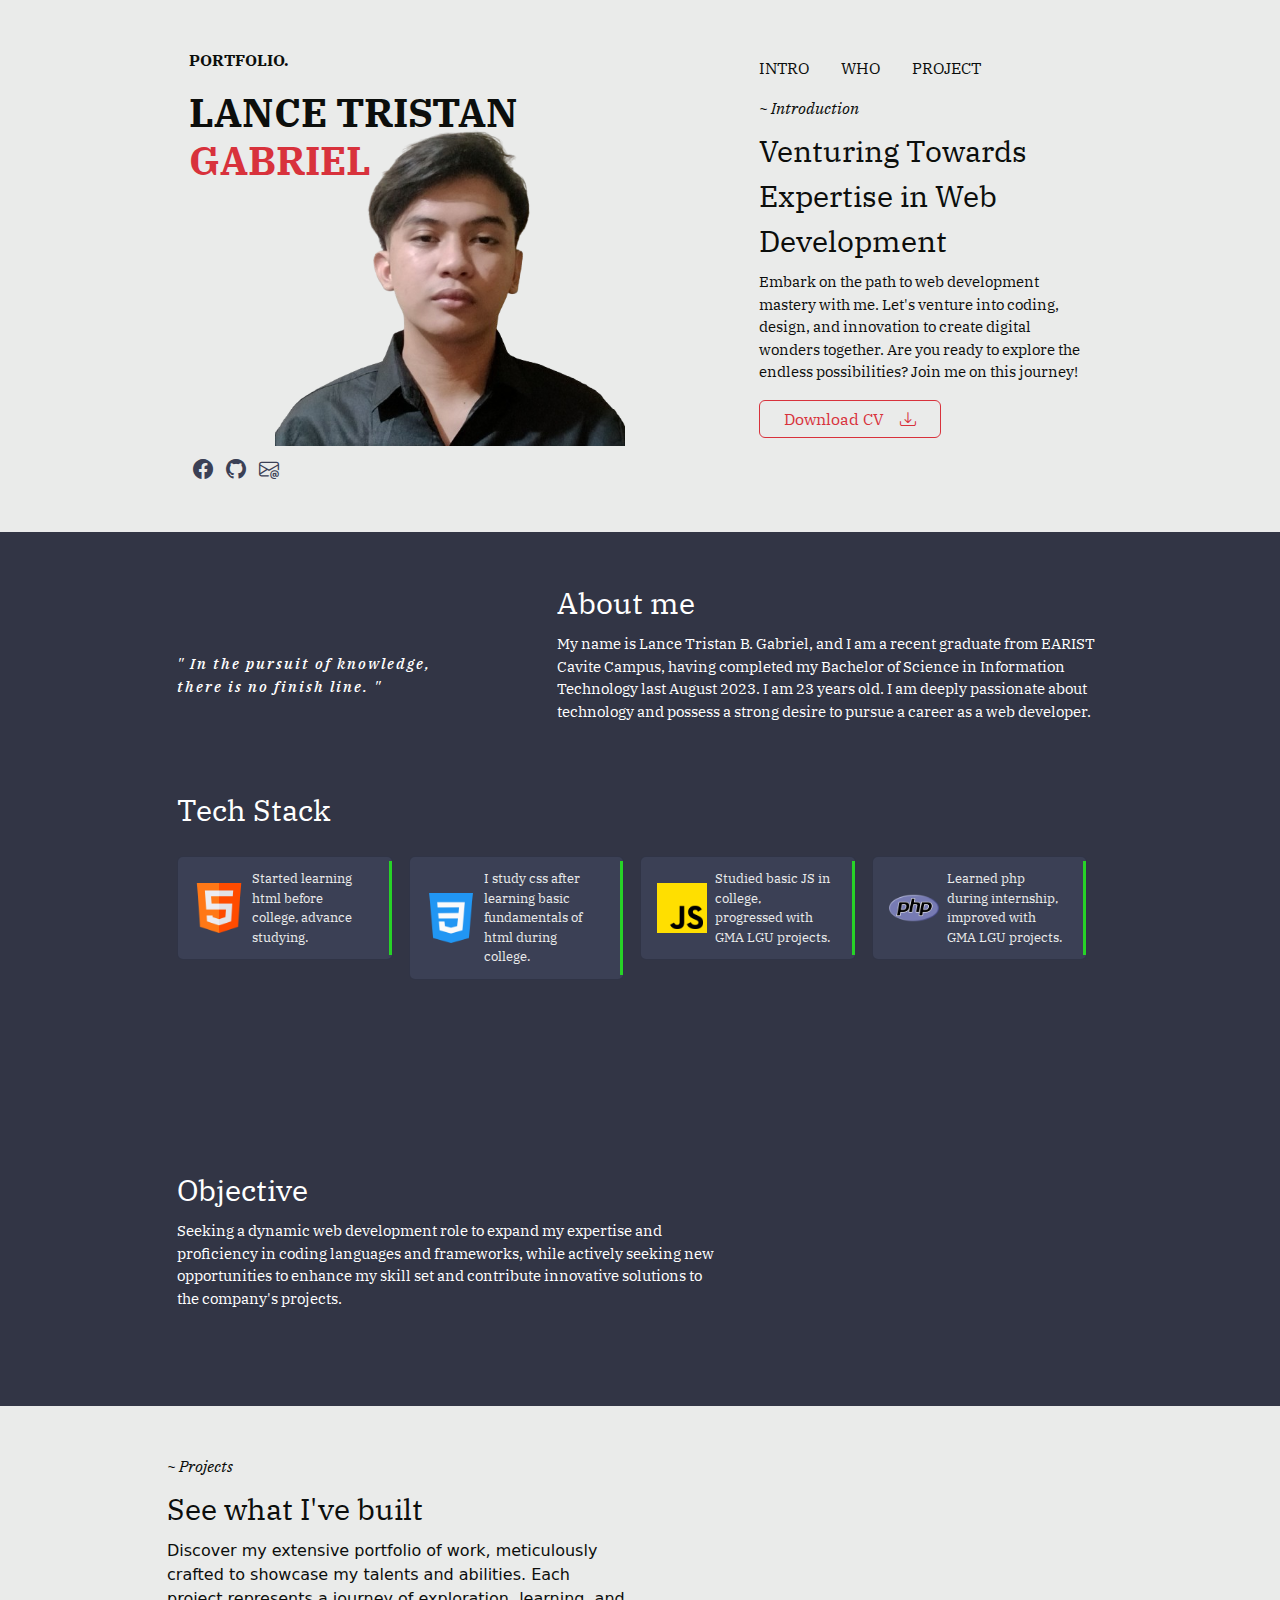
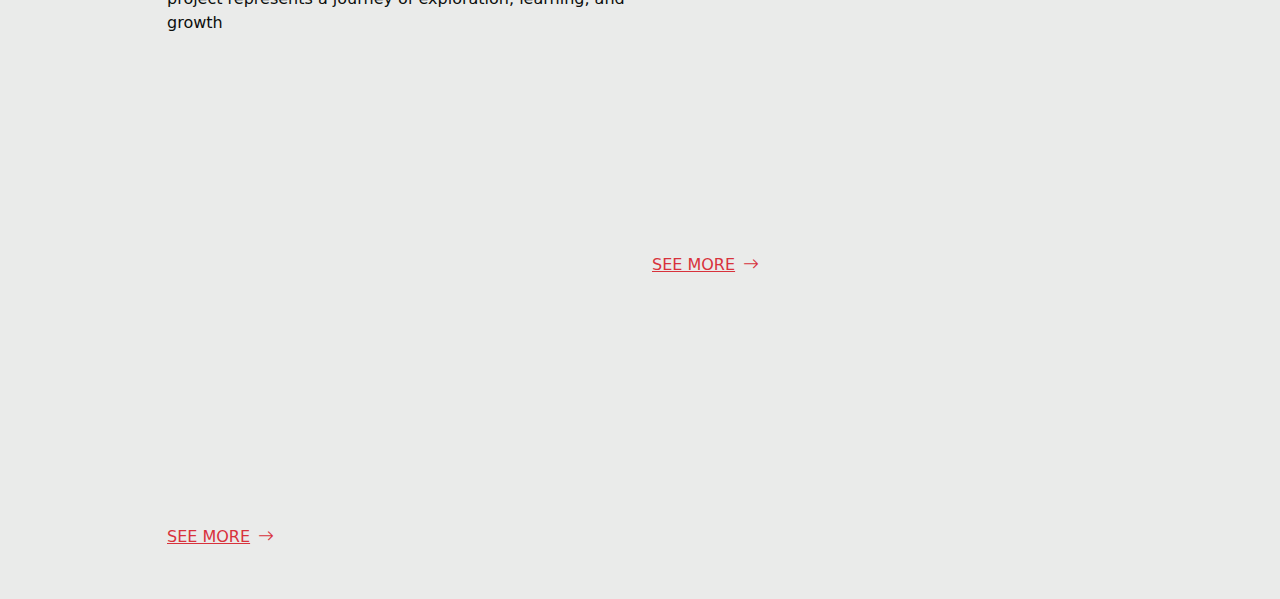
==== commit ac8f0b65: "update lc project" ====
--- a/index.html
+++ b/index.html
@@ -300,7 +300,7 @@
               />
               <br />
               <br />
-              <a href="#">SEE MORE &nbsp<i class="bi bi-arrow-right"></i></a>
+              <a href="lcis.html" target="_blank">SEE MORE<i class="ms-2 bi bi-arrow-right"></i></a>
             </div>
             <div class="col-xl-5 col-lg-5 col-md-12 col-sm-12">
               <div
@@ -314,7 +314,7 @@
               </div>
               <br />
               <a href="mjis.html" target="_blank"
-                >SEE MORE &nbsp<i class="bi bi-arrow-right"></i
+                >SEE MORE<i class="ms-2 bi bi-arrow-right"></i
               ></a>
             </div>
           </div>
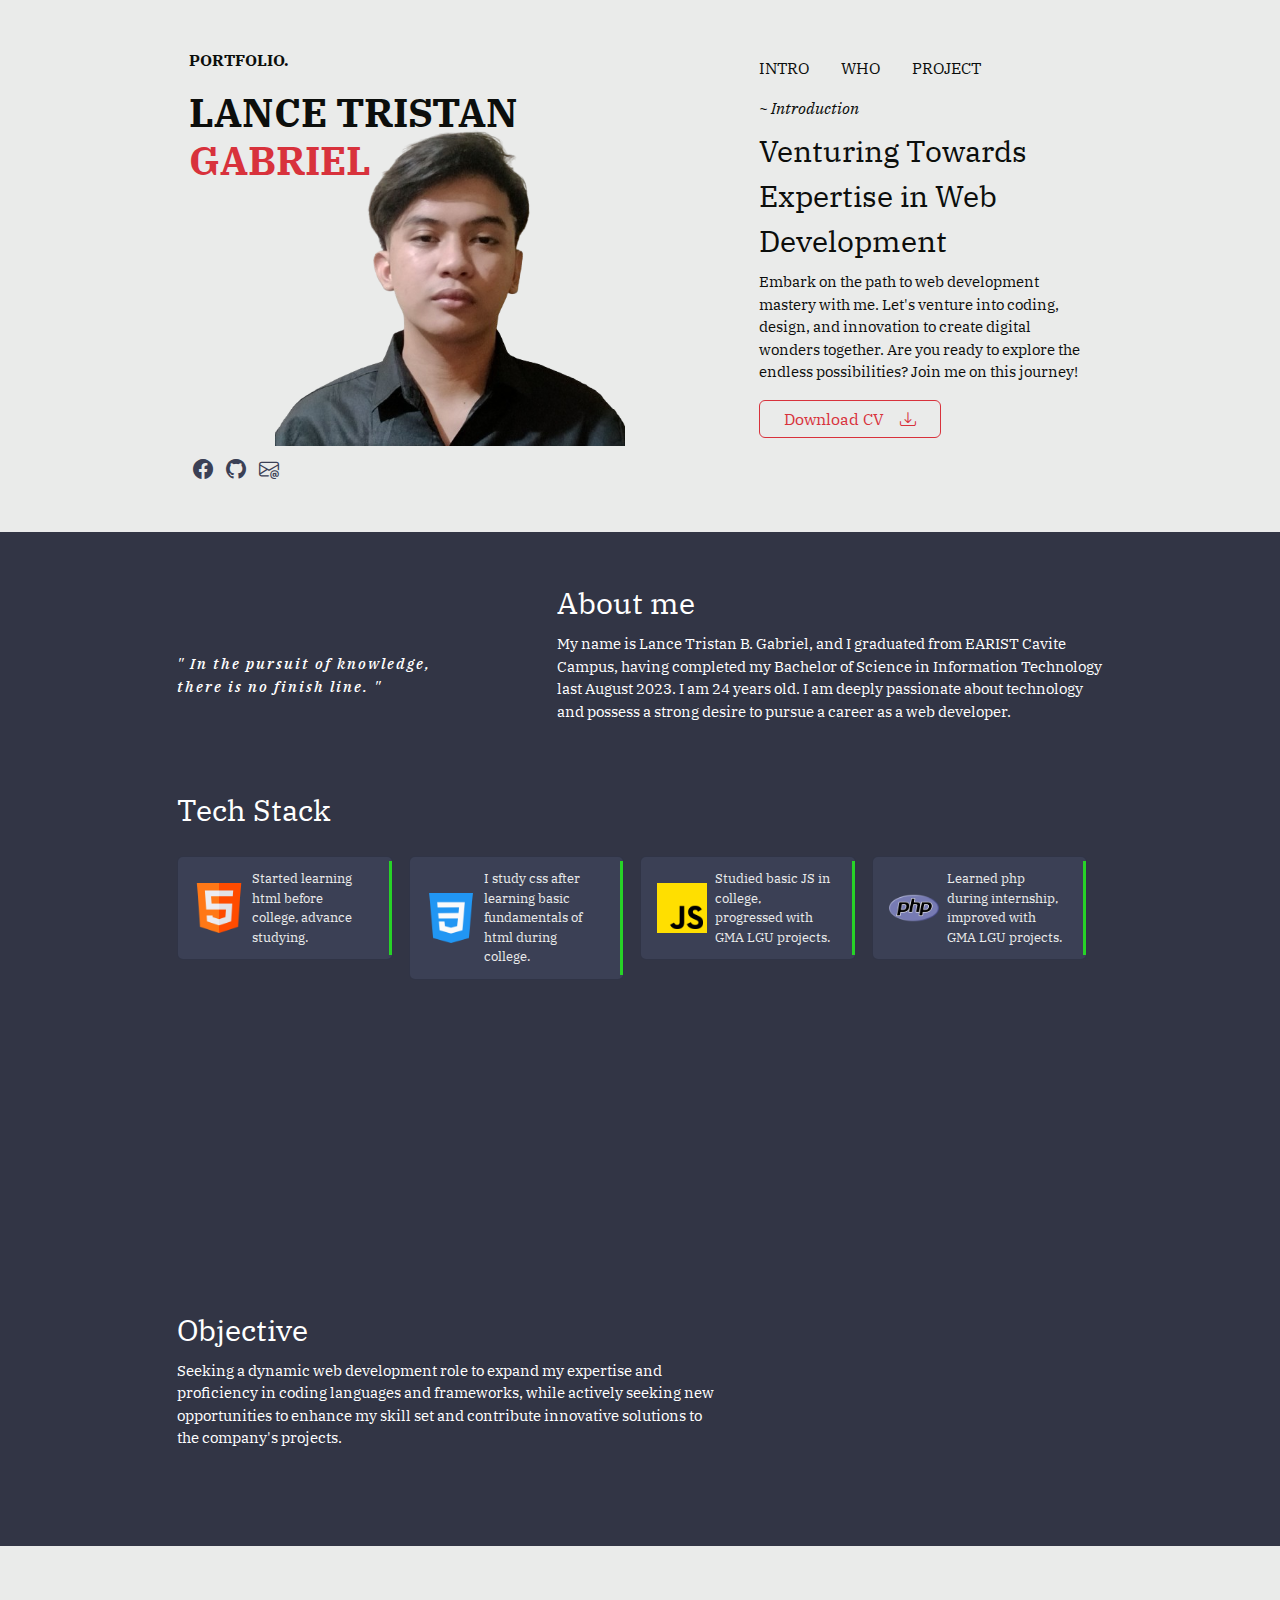
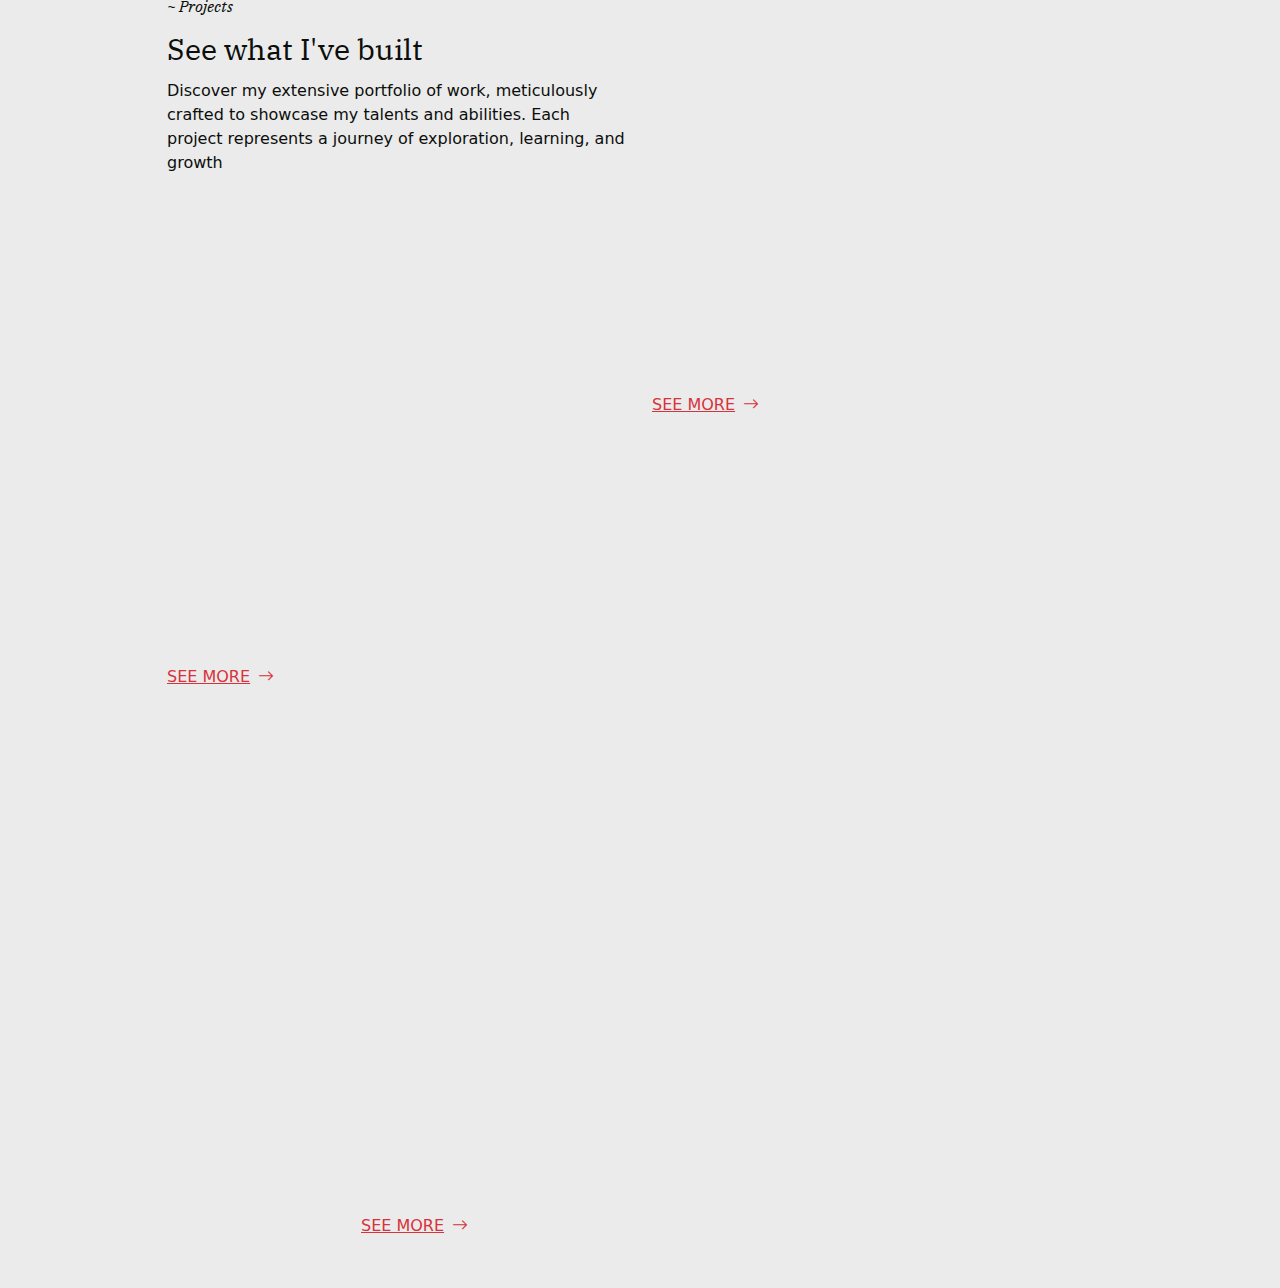
==== commit 957d7000: "august 2024" ====
--- a/index.html
+++ b/index.html
@@ -1,327 +1,268 @@
 <!DOCTYPE html>
 <html lang="en">
-  <head>
-    <meta charset="UTF-8" />
-    <meta name="viewport" content="width=device-width, initial-scale=1.0" />
-    <title>LANCE TRISTAN GABRIEL</title>
-
-    <!-- STYLE -->
-    <link rel="stylesheet" href="assets/css/main.css" />
-    <link rel="stylesheet" href="assets/css/index.css" />
-
-    <!-- ICONS -->
-    <link
-      rel="stylesheet"
-      href="node_modules/bootstrap-icons/font/bootstrap-icons.css"
-    />
-
-    <!-- SCRIPT -->
-    <script src="node_modules/jquery/dist/jquery.min.js"></script>
-    <script src="node_modules/bootstrap/dist/js/bootstrap.bundle.min.js"></script>
-  </head>
-
-  <body>
-    <!-- MAIN -->
-    <div class="container-fluid p-0 main">
-      <div class="container-fluid intro" id="introContainer">
-        <div class="container">
-          <div class="row d-flex justify-content-center py-5">
-            <div class="col-xl-6 col-lg-6 col-md-6 col-sm-12">
-              <div class="container">
-                <p id="navBrand">PORTFOLIO.</p>
-                <h1 id="name" style="position: absolute">
-                  LANCE TRISTAN<br /><span class="text-primary">GABRIEL</span>
-                </h1>
-                <div
-                  class="container imgContainer d-flex justify-content-center align-items-center pt-2"
-                >
-                  <img
-                    src="assets/img/me.png"
-                    class="img-fluid"
-                    alt="Lance Tristan Gabriel"
-                    id="me"
-                  />
-                </div>
-                <div class="container p-0 mt-2">
-                  <a
-                    href="https://www.facebook.com/lance.gabriel.1023"
-                    target="_blank"
-                    ><i class="bi px-1 bi-facebook fs-5 text-secondary"></i
-                  ></a>
-                  <a href="https://github.com/3stanG" target="_blank"
-                    ><i class="bi px-1 bi-github fs-5 text-secondary"></i
-                  ></a>
-                  <span>
-                    <a href="mailto:gabriel.lancetristan@gmail.com">
-                      <i class="bi px-1 bi-envelope-at fs-5 text-secondary"></i>
-                    </a>
-                  </span>
-                </div>
-              </div>
-            </div>
-            <div class="col-xl-4 col-lg-4 col-md-6 col-sm-12">
-              <div class="container d-flex mb-2 mt-2 contentNav">
-                <a class="nav-link pe-3" href="#introContainer">INTRO</a>
-                <a class="nav-link px-3" href="#whoContainer">WHO</a>
-                <a class="nav-link px-3" href="#projectContainer">PROJECT</a>
-              </div>
-              <div class="container-fluid">
-                <p class="mt-3 mb-2" id="introHeader">~ Introduction</p>
-                <p class="mb-2" id="introTitle">
-                  Venturing Towards Expertise in Web Development
-                </p>
-                <p id="introDesc">
-                  Embark on the path to web development mastery with me. Let's
-                  venture into coding, design, and innovation to create digital
-                  wonders together. Are you ready to explore the endless
-                  possibilities? Join me on this journey!
-                </p>
-                <a
-                  id="downloadResume"
-                  href="#"
-                  class="btn btn-outline-primary px-4"
-                  >Download CV<span><i class="ps-3 bi bi-download"></i></span
-                ></a>
-              </div>
-            </div>
-          </div>
-        </div>
-      </div>
-      <div class="container-fluid who" id="whoContainer">
-        <div class="container">
-          <div class="row d-flex justify-content-center py-5">
-            <div
-              class="col-xl-4 col-lg-4 col-md-6 col-sm-12 d-flex align-items-center"
-            >
-              <p class="text-white" id="quotes">
-                " In the pursuit of knowledge,<br />there is no finish line. "
-              </p>
-            </div>
-            <div class="col-xl-6 col-lg-6 col-md-6 col-sm-12 mb-5">
-              <div class="container-fluid p-0">
-                <p class="mb-2 text-white" id="whoTitle">About me</p>
-                <p class="text-white" id="whoDesc">
-                  My name is Lance Tristan B. Gabriel, and I am a recent
-                  graduate from EARIST Cavite Campus, having completed my
-                  Bachelor of Science in Information Technology last August
-                  2023. I am 23 years old. I am deeply passionate about
-                  technology and possess a strong desire to pursue a career as a
-                  web developer.
-                </p>
-              </div>
-            </div>
-            <div class="col-xl-10 col-lg-10 col-md-12 col-sm-12 mb-5">
-              <p class="mb-4 text-white" id="techStack">Tech Stack</p>
-              <div class="container-fluid row g-3 p-0">
-                <div class="col-xl-3 col-lg-3 col-md-6 col-sm-12">
-                  <div class="card bg-secondary fade-in">
-                    <div class="card-body py-1 ps-1 pe-0">
-                      <div
-                        class="container-fluid d-flex align-items-center border-end border-3 border-success"
-                      >
-                        <img
-                          src="assets/img/html.png"
-                          alt="html"
-                          style="height: 50px; width: 60px"
-                        />
-                        <p class="m-2 techStackDesc">
-                          Started learning html before college, advance
-                          studying.
-                        </p>
-                      </div>
-                    </div>
-                  </div>
-                </div>
-                <div class="col-xl-3 col-lg-3 col-md-6 col-sm-12">
-                  <div class="card bg-secondary fade-in">
-                    <div class="card-body py-1 ps-1 pe-0">
-                      <div
-                        class="container-fluid d-flex align-items-center border-end border-3 border-success"
-                      >
-                        <img
-                          src="assets/img/css-3.png"
-                          alt="css3"
-                          style="height: 50px; width: 60px"
-                        />
-                        <p class="m-2 techStackDesc">
-                          I study css after learning basic fundamentals of html
-                          during college.
-                        </p>
-                      </div>
-                    </div>
-                  </div>
-                </div>
-                <div class="col-xl-3 col-lg-3 col-md-6 col-sm-12">
-                  <div class="card bg-secondary fade-in">
-                    <div class="card-body py-1 ps-1 pe-0">
-                      <div
-                        class="container-fluid d-flex align-items-center border-end border-3 border-success"
-                      >
-                        <img
-                          src="assets/img/js.png"
-                          alt="js"
-                          style="height: 50px; width: 60px"
-                        />
-                        <p class="m-2 techStackDesc">
-                          Studied basic JS in college, progressed with GMA LGU
-                          projects.
-                        </p>
-                      </div>
-                    </div>
-                  </div>
-                </div>
-                <div class="col-xl-3 col-lg-3 col-md-6 col-sm-12">
-                  <div class="card bg-secondary fade-in">
-                    <div class="card-body py-1 ps-1 pe-0">
-                      <div
-                        class="container-fluid d-flex align-items-center border-end border-3 border-success"
-                      >
-                        <img
-                          src="assets/img/php.png"
-                          alt="php"
-                          style="height: 50px; width: 60px"
-                        />
-                        <p class="m-2 techStackDesc">
-                          Learned php during internship, improved with GMA LGU
-                          projects.
-                        </p>
-                      </div>
-                    </div>
-                  </div>
-                </div>
-                <div class="col-xl-3 col-lg-3 col-md-6 col-sm-12">
-                  <div class="card bg-secondary fade-in">
-                    <div class="card-body py-1 ps-1 pe-0">
-                      <div
-                        class="container-fluid d-flex align-items-center border-end border-3 border-success"
-                      >
-                        <img
-                          src="assets/img/bootstrap.png"
-                          alt="bootstrap"
-                          style="height: 50px; width: 60px"
-                        />
-                        <p class="m-2 techStackDesc">
-                          Started studying bootstrap after learning css during
-                          college.
-                        </p>
-                      </div>
-                    </div>
-                  </div>
-                </div>
-                <div class="col-xl-3 col-lg-3 col-md-6 col-sm-12">
-                  <div class="card bg-secondary fade-in">
-                    <div class="card-body py-1 ps-1 pe-0">
-                      <div
-                        class="container-fluid d-flex align-items-center border-end border-3 border-success"
-                      >
-                        <img
-                          src="assets/img/figma.png"
-                          alt="figma"
-                          style="height: 50px; width: 60px"
-                        />
-                        <p class="m-2 techStackDesc">
-                          Started learning figma after college, progressed with
-                          GMA LGU projects
-                        </p>
-                      </div>
-                    </div>
-                  </div>
-                </div>
-                <div class="col-xl-3 col-lg-3 col-md-6 col-sm-12">
-                  <div class="card bg-secondary fade-in">
-                    <div class="card-body py-1 ps-1 pe-0">
-                      <div
-                        class="container-fluid d-flex align-items-center border-end border-3 border-success"
-                      >
-                        <img
-                          src="assets/img/github.png"
-                          alt="github"
-                          style="height: 50px; width: 60px"
-                        />
-                        <p class="m-2 techStackDesc">
-                          Study github during work in GMA LGU projects
-                        </p>
-                      </div>
-                    </div>
-                  </div>
-                </div>
-                <div class="col-xl-3 col-lg-3 col-md-6 col-sm-12">
-                  <div class="card bg-secondary fade-in">
-                    <div class="card-body py-1 ps-1 pe-0">
-                      <div
-                        class="container-fluid d-flex align-items-center border-end border-3 border-success"
-                      >
-                        <img
-                          src="assets/img/mysql.png"
-                          alt="mysql"
-                          style="height: 50px; width: 60px"
-                        />
-                        <p class="m-2 techStackDesc">
-                          Started learning basics of sql along with php during
-                          internship.
-                        </p>
-                      </div>
-                    </div>
-                  </div>
-                </div>
-              </div>
-            </div>
-            <div class="col-xl-6 col-lg-6 col-md-12 col-sm-12">
-              <div class="container-fluid p-0 mb-5">
-                <p class="mb-2 text-white" id="whoObjectiveTitle">Objective</p>
-                <p class="text-white" id="whoObjectiveDesc">
-                  Seeking a dynamic web development role to expand my expertise
-                  and proficiency in coding languages and frameworks, while
-                  actively seeking new opportunities to enhance my skill set and
-                  contribute innovative solutions to the company's projects.
-                </p>
-              </div>
-            </div>
-            <div class="col-xl-4 col-lg-4 col-md-6 col-sm-12"></div>
-          </div>
-        </div>
-      </div>
-      <div class="container-fluid project" id="projectContainer">
-        <div class="container p-0">
-          <div class="row d-flex justify-content-center">
-            <div class="col-xl-5 col-lg-5 col-md-12 col-sm-12 mt-5">
-              <p class="mb-2" id="introHeader">~ Projects</p>
-              <p class="mb-2" id="introTitle">See what I've built</p>
-              <p>
-                Discover my extensive portfolio of work, meticulously crafted to
-                showcase my talents and abilities. Each project represents a
-                journey of exploration, learning, and growth
-              </p>
-              <img
-                src="assets/img/lcis.png"
-                alt="LCIS"
-                class="img-fluid fade-in"
-                style="height: 450px"
-              />
-              <br />
-              <br />
-              <a href="lcis.html" target="_blank">SEE MORE<i class="ms-2 bi bi-arrow-right"></i></a>
-            </div>
-            <div class="col-xl-5 col-lg-5 col-md-12 col-sm-12">
-              <div
-                class="container-fluid p-0 d-flex justify-content-center mt-5"
-              >
-                <img
-                  class="img-fluid fade-in"
-                  src="assets/img/mjis.png"
-                  alt="MJIS"
-                />
-              </div>
-              <br />
-              <a href="mjis.html" target="_blank"
-                >SEE MORE<i class="ms-2 bi bi-arrow-right"></i
-              ></a>
+
+<head>
+  <meta charset="UTF-8" />
+  <meta name="viewport" content="width=device-width, initial-scale=1.0" />
+  <title>LANCE TRISTAN GABRIEL</title>
+
+  <!-- STYLE -->
+  <link rel="stylesheet" href="assets/css/main.css" />
+  <link rel="stylesheet" href="assets/css/index.css" />
+
+  <!-- ICONS -->
+  <link rel="stylesheet" href="node_modules/bootstrap-icons/font/bootstrap-icons.css" />
+
+  <!-- SCRIPT -->
+  <script src="node_modules/jquery/dist/jquery.min.js"></script>
+  <script src="node_modules/bootstrap/dist/js/bootstrap.bundle.min.js"></script>
+</head>
+
+<body>
+  <!-- MAIN -->
+  <div class="container-fluid p-0 main">
+    <div class="container-fluid intro" id="introContainer">
+      <div class="container">
+        <div class="row d-flex justify-content-center py-5">
+          <div class="col-xl-6 col-lg-6 col-md-6 col-sm-12">
+            <div class="container">
+              <p id="navBrand">PORTFOLIO.</p>
+              <h1 id="name" style="position: absolute">
+                LANCE TRISTAN<br /><span class="text-primary">GABRIEL</span>
+              </h1>
+              <div class="container imgContainer d-flex justify-content-center align-items-center pt-2">
+                <img src="assets/img/me.png" class="img-fluid" alt="Lance Tristan Gabriel" id="me" />
+              </div>
+              <div class="container p-0 mt-2">
+                <a href="https://www.facebook.com/lance.gabriel.1023" target="_blank"><i
+                    class="bi px-1 bi-facebook fs-5 text-secondary"></i></a>
+                <a href="https://github.com/3stanG" target="_blank"><i
+                    class="bi px-1 bi-github fs-5 text-secondary"></i></a>
+                <span>
+                  <a href="mailto:gabriel.lancetristan@gmail.com">
+                    <i class="bi px-1 bi-envelope-at fs-5 text-secondary"></i>
+                  </a>
+                </span>
+              </div>
+            </div>
+          </div>
+          <div class="col-xl-4 col-lg-4 col-md-6 col-sm-12">
+            <div class="container d-flex mb-2 mt-2 contentNav">
+              <a class="nav-link pe-3" href="#introContainer">INTRO</a>
+              <a class="nav-link px-3" href="#whoContainer">WHO</a>
+              <a class="nav-link px-3" href="#projectContainer">PROJECT</a>
+            </div>
+            <div class="container-fluid">
+              <p class="mt-3 mb-2" id="introHeader">~ Introduction</p>
+              <p class="mb-2" id="introTitle">
+                Venturing Towards Expertise in Web Development
+              </p>
+              <p id="introDesc">
+                Embark on the path to web development mastery with me. Let's
+                venture into coding, design, and innovation to create digital
+                wonders together. Are you ready to explore the endless
+                possibilities? Join me on this journey!
+              </p>
+              <a id="downloadResume" href="assets/downloads/LANCE TRISTAN B. GABRIEL.pdf"
+                class="btn btn-outline-primary px-4" target="_blank">Download CV<span><i
+                    class="ps-3 bi bi-download"></i></span></a>
             </div>
           </div>
         </div>
       </div>
     </div>
-
-    <script src="assets/js/custom.js"></script>
-  </body>
-</html>
+    <div class="container-fluid who" id="whoContainer">
+      <div class="container">
+        <div class="row d-flex justify-content-center py-5">
+          <div class="col-xl-4 col-lg-4 col-md-6 col-sm-12 d-flex align-items-center">
+            <p class="text-white" id="quotes">
+              " In the pursuit of knowledge,<br />there is no finish line. "
+            </p>
+          </div>
+          <div class="col-xl-6 col-lg-6 col-md-6 col-sm-12 mb-5">
+            <div class="container-fluid p-0">
+              <p class="mb-2 text-white" id="whoTitle">About me</p>
+              <p class="text-white" id="whoDesc">
+                My name is Lance Tristan B. Gabriel, and I
+                graduated from EARIST Cavite Campus, having completed my
+                Bachelor of Science in Information Technology last August
+                2023. I am 24 years old. I am deeply passionate about
+                technology and possess a strong desire to pursue a career as a
+                web developer.
+              </p>
+            </div>
+          </div>
+          <div class="col-xl-10 col-lg-10 col-md-12 col-sm-12 mb-5">
+            <p class="mb-4 text-white" id="techStack">Tech Stack</p>
+            <div class="container-fluid row g-3 p-0">
+              <div class="col-xl-3 col-lg-3 col-md-6 col-sm-12">
+                <div class="card bg-secondary fade-in">
+                  <div class="card-body py-1 ps-1 pe-0">
+                    <div class="container-fluid d-flex align-items-center border-end border-3 border-success">
+                      <img src="assets/img/html.png" alt="html" style="height: 50px; width: 60px" />
+                      <p class="m-2 techStackDesc">
+                        Started learning html before college, advance
+                        studying.
+                      </p>
+                    </div>
+                  </div>
+                </div>
+              </div>
+              <div class="col-xl-3 col-lg-3 col-md-6 col-sm-12">
+                <div class="card bg-secondary fade-in">
+                  <div class="card-body py-1 ps-1 pe-0">
+                    <div class="container-fluid d-flex align-items-center border-end border-3 border-success">
+                      <img src="assets/img/css-3.png" alt="css3" style="height: 50px; width: 60px" />
+                      <p class="m-2 techStackDesc">
+                        I study css after learning basic fundamentals of html
+                        during college.
+                      </p>
+                    </div>
+                  </div>
+                </div>
+              </div>
+              <div class="col-xl-3 col-lg-3 col-md-6 col-sm-12">
+                <div class="card bg-secondary fade-in">
+                  <div class="card-body py-1 ps-1 pe-0">
+                    <div class="container-fluid d-flex align-items-center border-end border-3 border-success">
+                      <img src="assets/img/js.png" alt="js" style="height: 50px; width: 60px" />
+                      <p class="m-2 techStackDesc">
+                        Studied basic JS in college, progressed with GMA LGU
+                        projects.
+                      </p>
+                    </div>
+                  </div>
+                </div>
+              </div>
+              <div class="col-xl-3 col-lg-3 col-md-6 col-sm-12">
+                <div class="card bg-secondary fade-in">
+                  <div class="card-body py-1 ps-1 pe-0">
+                    <div class="container-fluid d-flex align-items-center border-end border-3 border-success">
+                      <img src="assets/img/php.png" alt="php" style="height: 50px; width: 60px" />
+                      <p class="m-2 techStackDesc">
+                        Learned php during internship, improved with GMA LGU
+                        projects.
+                      </p>
+                    </div>
+                  </div>
+                </div>
+              </div>
+              <div class="col-xl-3 col-lg-3 col-md-6 col-sm-12">
+                <div class="card bg-secondary fade-in">
+                  <div class="card-body py-1 ps-1 pe-0">
+                    <div class="container-fluid d-flex align-items-center border-end border-3 border-success">
+                      <img src="assets/img/bootstrap.png" alt="bootstrap" style="height: 50px; width: 60px" />
+                      <p class="m-2 techStackDesc">
+                        Started studying bootstrap after learning css during
+                        college.
+                      </p>
+                    </div>
+                  </div>
+                </div>
+              </div>
+              <div class="col-xl-3 col-lg-3 col-md-6 col-sm-12">
+                <div class="card bg-secondary fade-in">
+                  <div class="card-body py-1 ps-1 pe-0">
+                    <div class="container-fluid d-flex align-items-center border-end border-3 border-success">
+                      <img src="assets/img/figma.png" alt="figma" style="height: 50px; width: 60px" />
+                      <p class="m-2 techStackDesc">
+                        Started learning figma after college, progressed with
+                        GMA LGU projects
+                      </p>
+                    </div>
+                  </div>
+                </div>
+              </div>
+              <div class="col-xl-3 col-lg-3 col-md-6 col-sm-12">
+                <div class="card bg-secondary fade-in">
+                  <div class="card-body py-1 ps-1 pe-0">
+                    <div class="container-fluid d-flex align-items-center border-end border-3 border-success">
+                      <img src="assets/img/github.png" alt="github" style="height: 50px; width: 60px" />
+                      <p class="m-2 techStackDesc">
+                        Study github during work in GMA LGU projects
+                      </p>
+                    </div>
+                  </div>
+                </div>
+              </div>
+              <div class="col-xl-3 col-lg-3 col-md-6 col-sm-12">
+                <div class="card bg-secondary fade-in">
+                  <div class="card-body py-1 ps-1 pe-0">
+                    <div class="container-fluid d-flex align-items-center border-end border-3 border-success">
+                      <img src="assets/img/mysql.png" alt="mysql" style="height: 50px; width: 60px" />
+                      <p class="m-2 techStackDesc">
+                        Started learning basics of sql along with php during
+                        internship.
+                      </p>
+                    </div>
+                  </div>
+                </div>
+              </div>
+              <div class="col-xl-3 col-lg-3 col-md-6 col-sm-12">
+                <div class="card bg-secondary fade-in">
+                  <div class="card-body py-1 ps-1 pe-0">
+                    <div class="container-fluid d-flex align-items-center border-end border-3 border-success">
+                      <img src="assets/img/hostinger.png" alt="mysql" style="height: 50px; width: 60px" />
+                      <p class="m-2 techStackDesc">
+                        Learned how to deploy websites along with its database recently.
+                      </p>
+                    </div>
+                  </div>
+                </div>
+              </div>
+            </div>
+          </div>
+          <div class="col-xl-6 col-lg-6 col-md-12 col-sm-12">
+            <div class="container-fluid p-0 mb-5">
+              <p class="mb-2 text-white" id="whoObjectiveTitle">Objective</p>
+              <p class="text-white" id="whoObjectiveDesc">
+                Seeking a dynamic web development role to expand my expertise
+                and proficiency in coding languages and frameworks, while
+                actively seeking new opportunities to enhance my skill set and
+                contribute innovative solutions to the company's projects.
+              </p>
+            </div>
+          </div>
+          <div class="col-xl-4 col-lg-4 col-md-6 col-sm-12"></div>
+        </div>
+      </div>
+    </div>
+    <div class="container-fluid project" id="projectContainer">
+      <div class="container p-0">
+        <div class="row d-flex justify-content-center">
+          <div class="col-xl-5 col-lg-5 col-md-12 col-sm-12 mt-5">
+            <p class="mb-2" id="introHeader">~ Projects</p>
+            <p class="mb-2" id="introTitle">See what I've built</p>
+            <p>
+              Discover my extensive portfolio of work, meticulously crafted to
+              showcase my talents and abilities. Each project represents a
+              journey of exploration, learning, and growth
+            </p>
+            <img src="assets/img/lcis.png" alt="LCIS" class="img-fluid fade-in" style="height: 450px" />
+            <br />
+            <br />
+            <a href="lcis.html" target="_blank">SEE MORE<i class="ms-2 bi bi-arrow-right"></i></a>
+          </div>
+          <div class="col-xl-5 col-lg-5 col-md-12 col-sm-12">
+            <div class="container-fluid p-0 d-flex justify-content-center mt-5">
+              <img class="img-fluid fade-in" src="assets/img/mjis.png" alt="MJIS" />
+            </div>
+            <br />
+            <a href="mjis.html" target="_blank">SEE MORE<i class="ms-2 bi bi-arrow-right"></i></a>
+          </div>
+          <div class="col-xl-6 col-lg-6 col-md-12 col-sm-12">
+            <div class="container-fluid p-0 d-flex justify-content-end mt-5">
+              <img class="img-fluid fade-in" src="assets/img/siannes.png" alt="SIANNESTRANSPORTSERVICES"/>
+            </div>
+            <br />
+            <a href="siannes.html" target="_blank">SEE MORE<i class="ms-2 bi bi-arrow-right"></i></a>
+          </div>
+        </div>
+      </div>
+    </div>
+  </div>
+
+  <script src="assets/js/custom.js"></script>
+</body>
+
+</html>